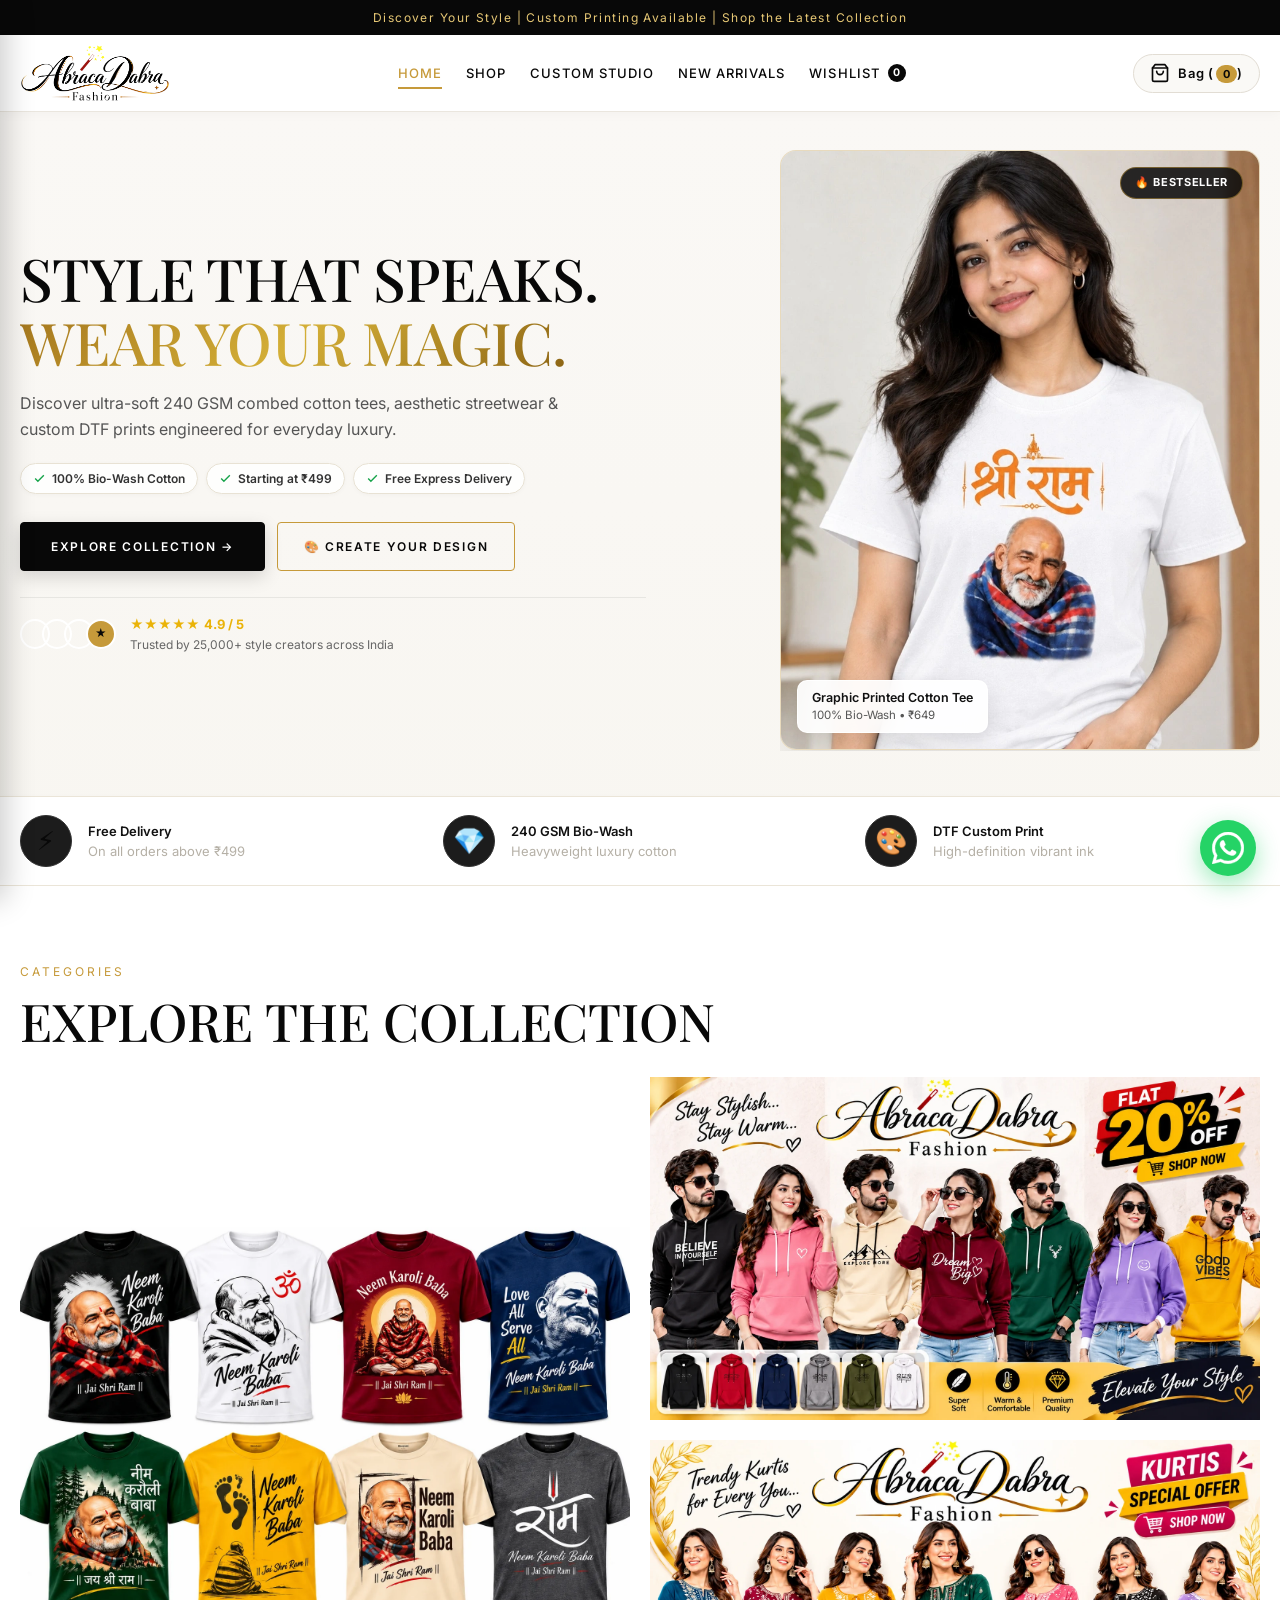
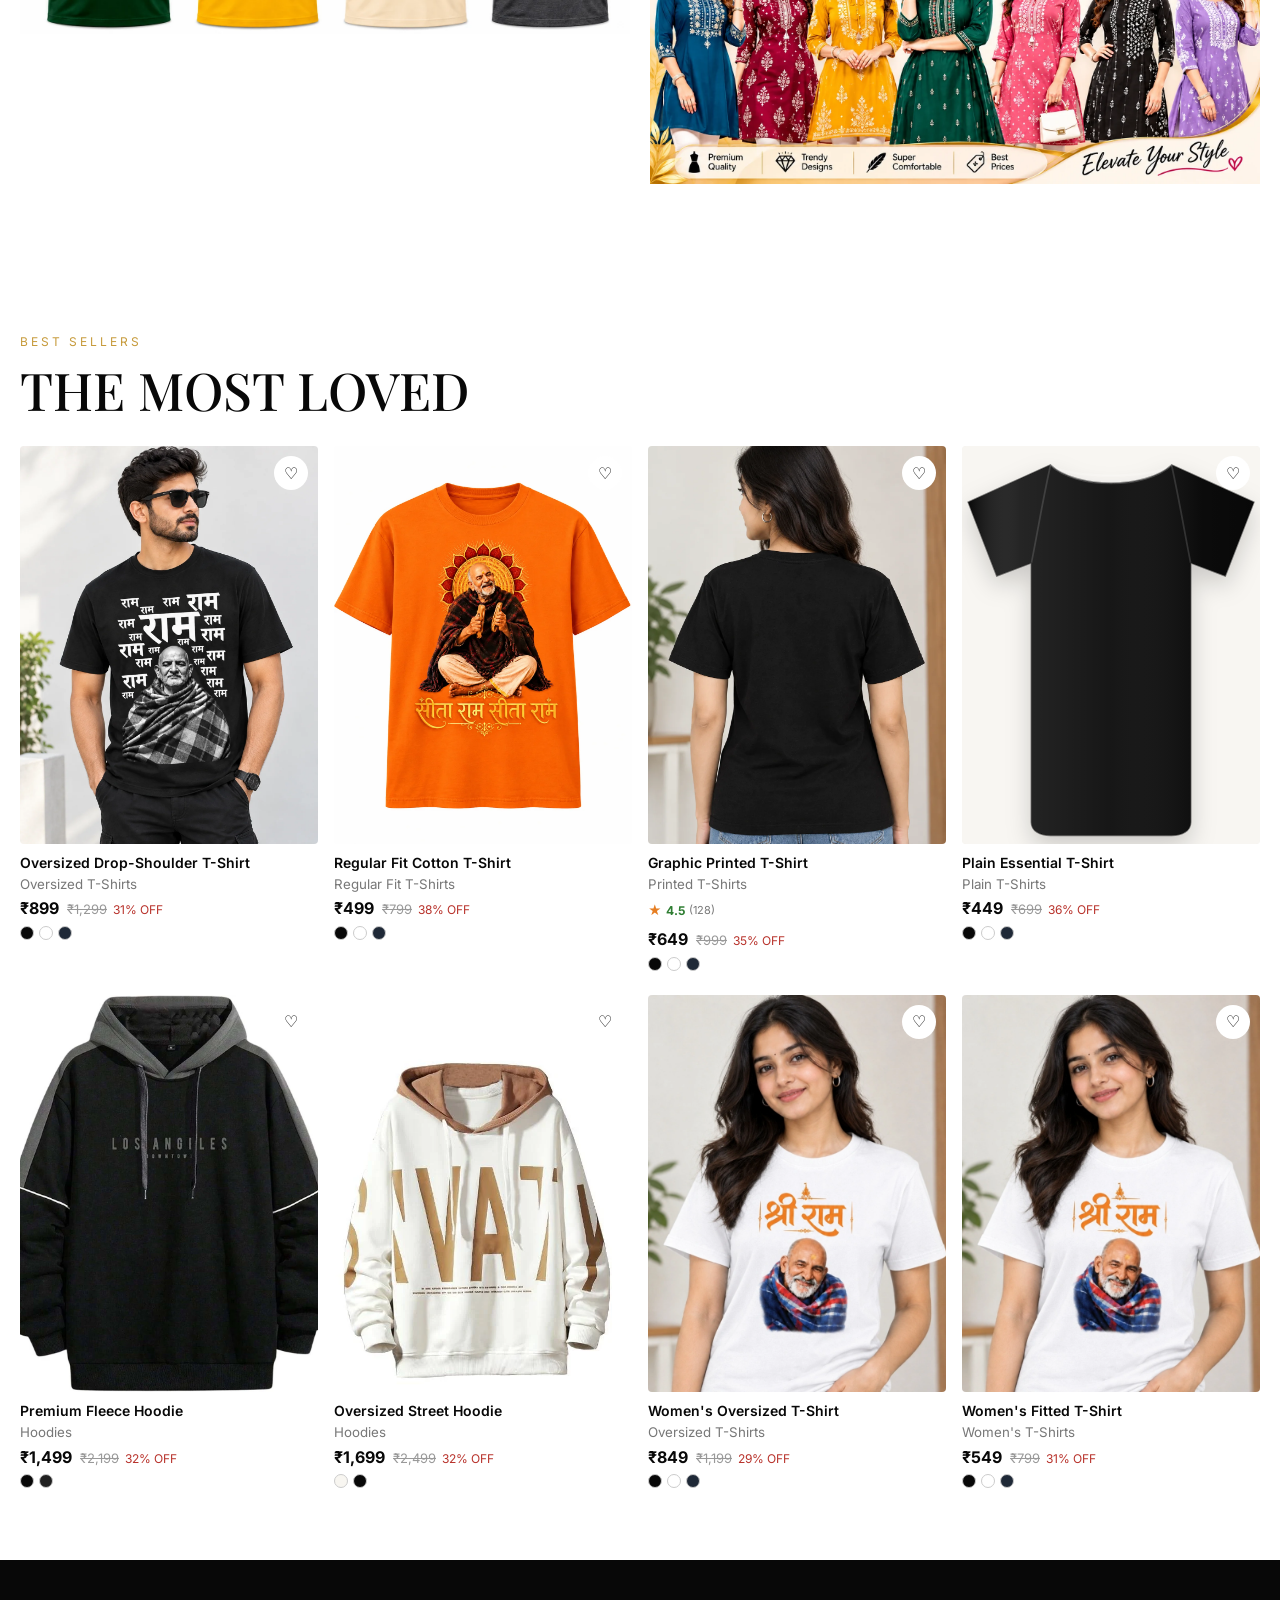
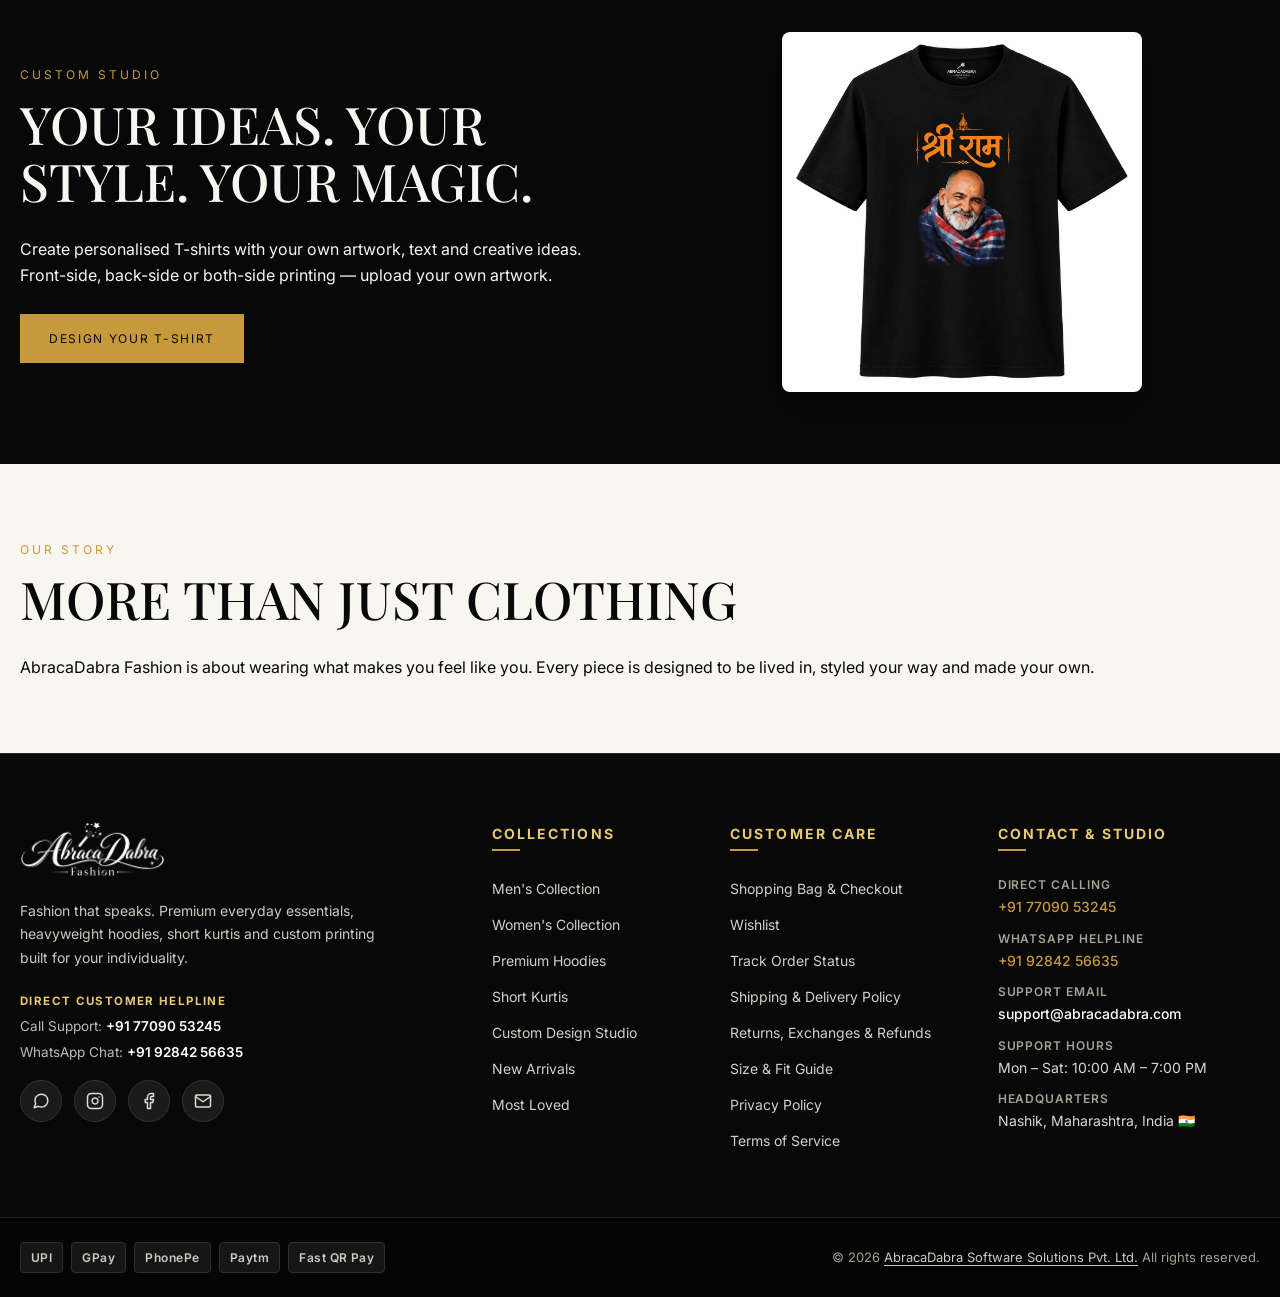
==== index.html @ f59a0d1f "feat: initial commit for Abracadabra Fashion ecommerce and custom studio platform" ====
<!doctype html><html lang="en"><head>
  <script async src="https://www.googletagmanager.com/gtm.js?id=GTM-W6MGT7J9"></script>
  <script>
    window.dataLayer = window.dataLayer || [];
    function gtag(){dataLayer.push(arguments);}
    gtag('js', new Date());
  </script>
  <meta charset="utf-8"><meta name="viewport" content="width=device-width,initial-scale=1"><title>AbracaDabra Fashion | Premium T-Shirts, Hoodies, Short Kurtis & Custom Printing</title><meta name="description" content="Shop premium T-shirts, hoodies and short kurtis online in India, or design your own custom printed T-shirt at AbracaDabra Fashion. Wear your magic."><link rel="canonical" href="https://www.example.com/"><meta property="og:title" content="AbracaDabra Fashion | Premium T-Shirts, Hoodies, Short Kurtis & Custom Printing"><meta property="og:description" content="Shop premium T-shirts, hoodies and short kurtis online in India, or design your own custom printed T-shirt at AbracaDabra Fashion. Wear your magic."><meta property="og:type" content="website"><meta name="twitter:card" content="summary_large_image"><meta name="robots" content="index,follow">
<link rel="icon" type="image/png" href="assets/favicon.png">
<link rel="shortcut icon" href="favicon.ico" type="image/x-icon">
<link rel="apple-touch-icon" href="assets/favicon.png">
<link rel="preconnect" href="https://fonts.googleapis.com"><link rel="preconnect" href="https://fonts.gstatic.com" crossorigin><link href="https://fonts.googleapis.com/css2?family=Inter:wght@400;600&family=Playfair+Display:wght@500;700&display=swap" rel="stylesheet"><link rel="stylesheet" href="css/style.css"></head><body data-p="home">
<main><section class="hero"><div class="wrap hero-wrap"><div class="hero-content"><h1>STYLE THAT SPEAKS.<br><span class="hero-gold-text">WEAR YOUR MAGIC.</span></h1><p class="hero-desc">Discover ultra-soft 240 GSM combed cotton tees, aesthetic streetwear & custom DTF prints engineered for everyday luxury.</p><div class="hero-chips"><span class="hero-chip"><svg width="13" height="13" viewBox="0 0 24 24" fill="none" stroke="currentColor" stroke-width="2.5"><polyline points="20 6 9 17 4 12"/></svg> 100% Bio-Wash Cotton</span><span class="hero-chip"><svg width="13" height="13" viewBox="0 0 24 24" fill="none" stroke="currentColor" stroke-width="2.5"><polyline points="20 6 9 17 4 12"/></svg> Starting at ₹499</span><span class="hero-chip"><svg width="13" height="13" viewBox="0 0 24 24" fill="none" stroke="currentColor" stroke-width="2.5"><polyline points="20 6 9 17 4 12"/></svg> Free Express Delivery</span></div><div class="hero-btns"><a class="btn hero-btn-main" href="shop.html">EXPLORE COLLECTION →</a> <a class="btn ghost hero-btn-studio" href="studio.html">🎨 CREATE YOUR DESIGN</a></div><div class="hero-social-proof"><div class="hero-avatars"><span class="av av1"></span><span class="av av2"></span><span class="av av3"></span><span class="av av4">★</span></div><div class="hero-proof-text"><div class="hero-stars">★★★★★ <strong>4.9 / 5</strong></div><span>Trusted by 25,000+ style creators across India</span></div></div></div><div class="hero-art-container"><div class="hero-art"><img class="hero-img" src="assets/hero-model-front.webp" alt="AbracaDabra White Graphic Printed Cotton T-Shirt" width="800" height="1000"><div class="hero-tag-pill">🔥 BESTSELLER</div><div class="hero-product-pill"><strong>Graphic Printed Cotton Tee</strong><span>100% Bio-Wash &bull; ₹649</span></div></div></div></div><div class="hero-perks-bar"><div class="wrap hero-perks-wrap"><div class="perk-item"><span class="perk-icon">⚡</span><div><strong>Free Delivery</strong><p>On all orders above ₹499</p></div></div><div class="perk-item"><span class="perk-icon">💎</span><div><strong>240 GSM Bio-Wash</strong><p>Heavyweight luxury cotton</p></div></div><div class="perk-item"><span class="perk-icon">🎨</span><div><strong>DTF Custom Print</strong><p>High-definition vibrant ink</p></div></div></div></div></section>
<section class="sec"><div class="wrap"><span class="eyebrow">Categories</span><h2>EXPLORE THE COLLECTION</h2><div class="home-banners-grid">
<a href="shop.html?c=men" class="home-banner-card banner-left"><img src="assets/thsirtbannner.webp" alt="Neem Karoli Baba T-Shirt Collection" loading="lazy"></a>
<div class="banner-right-stack">
<a href="shop.html?c=hoodies" class="home-banner-card"><img src="assets/hoodiebanner.webp" alt="AbracaDabra Hoodie Sale Collection" loading="lazy"></a>
<a href="shop.html?c=kurtis" class="home-banner-card"><img src="assets/kurtibanner.webp" alt="Short Kurti Collection" loading="lazy"></a>
</div>
</div></div></section>
<section class="sec"><div class="wrap"><span class="eyebrow">Best sellers</span><h2>THE MOST LOVED</h2><div class="grid" id="best"></div></div></section>
<section class="sec dark"><div class="wrap studio-promo"><div><span class="eyebrow">Custom Studio</span><h2>YOUR IDEAS. YOUR STYLE. YOUR MAGIC.</h2><p>Create personalised T-shirts with your own artwork, text and creative ideas. Front-side, back-side or both-side printing — upload your own artwork.</p><br><a class="btn gold" href="studio.html">DESIGN YOUR T-SHIRT</a></div><div class="promo-tee-wrap"><img src="assets/nkb-tshirt-004-1.webp" alt="Custom T-Shirt Preview" class="promo-tee-img"></div></div></section>
<section class="sec iv"><div class="wrap story-wrap"><span class="eyebrow">Our story</span><h2>MORE THAN JUST CLOTHING</h2><p>AbracaDabra Fashion is about wearing what makes you feel like you. Every piece is designed to be lived in, styled your way and made your own.</p></div></section></main>
<script src="js/products.js"></script>
<script src="js/app.js"></script></body></html>
---- css/style.css ----
:root {
  --k: #080808;
  --w: #fff;
  --iv: #F8F6F1;
  --g: #C69A3A;
  --lg: #E7C875;
  --ch: #202020;
  --r: #B8322B
}

* {
  box-sizing: border-box;
  margin: 0
}

html {
  scroll-behavior: smooth
}

body {
  font: 16px/1.6 Inter, system-ui, sans-serif;
  color: var(--k);
  background: var(--w);
  overflow-x: hidden
}

h1,
h2,
h3,
.serif {
  font-family: 'Playfair Display', Georgia, serif;
  font-weight: 500;
  line-height: 1.1
}

img {
  max-width: 100%
}

a {
  color: inherit;
  text-decoration: none
}

.wrap {
  max-width: 1280px;
  margin: auto;
  padding: 0 20px
}

.sec {
  padding: 72px 0
}

.iv {
  background: var(--iv)
}

.dark {
  background: var(--k);
  color: var(--iv)
}

.eyebrow {
  letter-spacing: .25em;
  font-size: 12px;
  text-transform: uppercase;
  color: var(--g)
}

h2 {
  font-size: clamp(30px, 5vw, 52px);
  margin: 8px 0 28px
}

.btn {
  display: inline-block;
  padding: 14px 28px;
  border: 1px solid var(--k);
  background: var(--k);
  color: #fff;
  letter-spacing: .14em;
  font-size: 12px;
  cursor: pointer;
  transition: .25s
}

.btn:hover {
  background: var(--g);
  border-color: var(--g)
}

.btn.gold {
  background: var(--g);
  border-color: var(--g);
  color: var(--k)
}

.btn.ghost {
  background: none;
  color: inherit
}

.btn.ghost:hover {
  background: var(--k);
  color: #fff
}

.dark .btn.ghost {
  border-color: var(--lg)
}

.ann {
  background: var(--k);
  color: var(--lg);
  text-align: center;
  font-size: 12px;
  letter-spacing: .12em;
  padding: 8px
}

header {
  position: sticky;
  top: 0;
  z-index: 90;
  background: #fff;
  border-bottom: 1px solid #eae6de;
  box-shadow: 0 2px 12px rgba(0, 0, 0, 0.03)
}

.nav {
  display: flex;
  align-items: center;
  justify-content: space-between;
  height: 76px;
  gap: 18px
}

.nav-left {
  display: flex;
  align-items: center;
  gap: 14px
}

.brand-logo {
  display: flex;
  align-items: center;
  text-decoration: none
}

.site-logo {
  height: 56px;
  max-height: 60px;
  width: auto;
  max-width: 220px;
  object-fit: contain;
  display: block
}

.desktop-nav {
  display: flex;
  align-items: center
}

.nav-links {
  display: flex;
  align-items: center;
  gap: 24px;
  list-style: none;
  padding: 0;
  margin: 0
}

.nav-links li a {
  font-size: 13px;
  letter-spacing: .08em;
  text-transform: uppercase;
  font-weight: 500;
  color: var(--k);
  padding: 8px 0;
  position: relative;
  transition: color .25s ease;
  white-space: nowrap
}

.nav-links li a::after {
  content: '';
  position: absolute;
  bottom: 0;
  left: 0;
  width: 0%;
  height: 2px;
  background: var(--g);
  transition: width .25s ease
}

.nav-links li a:hover,
.nav-links li a.active {
  color: var(--g)
}

.nav-links li a:hover::after,
.nav-links li a.active::after {
  width: 100%
}

.nav-right {
  display: flex;
  align-items: center;
  gap: 14px
}

.nav-bag-btn {
  display: flex;
  align-items: center;
  gap: 8px;
  font-size: 13px;
  font-weight: 600;
  letter-spacing: .05em;
  color: var(--k);
  padding: 8px 16px;
  border-radius: 24px;
  border: 1px solid #e2ddd4;
  background: #faf9f6;
  transition: all .25s ease;
  white-space: nowrap
}

.nav-bag-btn:hover {
  background: var(--k);
  color: #fff;
  border-color: var(--k)
}

.nav-bag-btn .cart-count {
  background: var(--g);
  color: var(--k);
  font-weight: 700;
  font-size: 11px;
  padding: 2px 7px;
  border-radius: 10px;
  margin-left: 2px
}

.nav-bag-btn:hover .cart-count {
  background: var(--g);
  color: #fff
}

.burger {
  display: none;
  background: none;
  border: 0;
  cursor: pointer;
  padding: 8px;
  width: 40px;
  height: 40px;
  flex-direction: column;
  justify-content: center;
  align-items: center;
  gap: 5px;
  border-radius: 4px
}

.burger span {
  display: block;
  width: 22px;
  height: 2px;
  background: var(--k);
  border-radius: 2px;
  transition: all .3s ease
}

.burger:hover span {
  background: var(--g)
}

.nav-backdrop {
  position: fixed;
  inset: 0;
  background: rgba(0, 0, 0, 0.6);
  backdrop-filter: blur(2px);
  z-index: 998;
  opacity: 0;
  pointer-events: none;
  transition: opacity .35s ease
}

.nav-backdrop.open {
  opacity: 1;
  pointer-events: auto
}

.mobile-drawer {
  position: fixed;
  top: 0;
  left: 0;
  bottom: 0;
  width: 300px;
  max-width: 85vw;
  background: #fff;
  z-index: 999;
  box-shadow: 6px 0 28px rgba(0, 0, 0, 0.2);
  transform: translateX(-100%);
  transition: transform .35s cubic-bezier(0.16, 1, 0.3, 1);
  display: flex;
  flex-direction: column;
  overflow-y: auto
}

.mobile-drawer.open {
  transform: translateX(0)
}

.drawer-header {
  display: flex;
  align-items: center;
  justify-content: space-between;
  padding: 16px 20px;
  border-bottom: 1px solid #f0ece3
}

.drawer-logo-img {
  height: 48px;
  max-height: 52px;
  width: auto;
  max-width: 180px;
  object-fit: contain;
  display: block
}

.drawer-close {
  background: none;
  border: none;
  font-size: 22px;
  line-height: 1;
  width: 36px;
  height: 36px;
  display: flex;
  align-items: center;
  justify-content: center;
  border-radius: 50%;
  cursor: pointer;
  color: #666;
  transition: all .2s ease
}

.drawer-close:hover {
  background: #f4f2ec;
  color: var(--k)
}

.drawer-body {
  padding: 14px 0;
  flex: 1
}

.drawer-links {
  list-style: none;
  padding: 0;
  margin: 0
}

.drawer-links li a {
  display: flex;
  align-items: center;
  padding: 13px 22px;
  font-size: 14px;
  font-weight: 500;
  letter-spacing: .06em;
  text-transform: uppercase;
  color: var(--k);
  border-left: 3px solid transparent;
  transition: all .2s ease
}

.drawer-links li a:hover,
.drawer-links li a.active {
  background: #faf8f4;
  color: var(--g);
  border-left-color: var(--g)
}

.drawer-links li a.drawer-bag-highlight {
  margin: 10px 16px;
  border-radius: 8px;
  background: var(--iv);
  border: 1px solid #e8e3d6;
  border-left: 1px solid #e8e3d6;
  font-weight: 600
}

.drawer-links li a.drawer-bag-highlight .cart-count {
  background: var(--g);
  color: var(--k);
  font-size: 11px;
  font-weight: 700;
  padding: 2px 7px;
  border-radius: 10px;
  margin-left: 6px
}

.drawer-footer {
  padding: 20px;
  border-top: 1px solid #f0ece3;
  background: #fdfcf9
}

.drawer-tagline {
  font-size: 11px;
  letter-spacing: .25em;
  color: var(--g);
  font-weight: 600;
  text-transform: uppercase;
  margin-bottom: 12px;
  text-align: center
}

.drawer-cta {
  width: 100%;
  text-align: center;
  padding: 12px;
  font-size: 12px
}

.hero {
  background: linear-gradient(180deg, #faf8f5 0%, var(--iv) 100%);
  width: 100%;
  position: relative;
  overflow: hidden
}

.hero-wrap {
  display: grid;
  grid-template-columns: 1.05fr .95fr;
  gap: 48px;
  min-height: 76vh;
  align-items: center;
  padding-top: 24px;
  padding-bottom: 32px
}

.hero-content {
  display: flex;
  flex-direction: column;
  justify-content: center;
  gap: 18px;
  padding: 24px 0
}

.hero h1 {
  font-size: clamp(36px, 4.6vw, 66px);
  line-height: 1.08;
  letter-spacing: -.01em
}

.hero-gold-text {
  background: linear-gradient(135deg, #a4761e 0%, #d4af37 50%, #8c6414 100%);
  -webkit-background-clip: text;
  -webkit-text-fill-color: transparent;
  display: inline-block
}

.hero-desc {
  font-size: 16px;
  color: #555;
  max-width: 540px;
  line-height: 1.6
}

.hero-chips {
  display: flex;
  flex-wrap: wrap;
  gap: 8px;
  margin: 2px 0 4px
}

.hero-chip {
  display: inline-flex;
  align-items: center;
  gap: 6px;
  padding: 5px 12px;
  background: rgba(255, 255, 255, 0.85);
  border: 1px solid #e8e2d4;
  border-radius: 20px;
  font-size: 12px;
  color: #333;
  font-weight: 600;
  box-shadow: 0 1px 4px rgba(0, 0, 0, 0.03)
}

.hero-chip svg {
  color: #16a34a
}

.hero-btns {
  display: flex;
  gap: 12px;
  flex-wrap: wrap;
  margin-top: 6px
}

.hero-btn-main {
  background: var(--k);
  color: #fff;
  border-radius: 4px;
  font-weight: 600;
  box-shadow: 0 6px 18px rgba(0, 0, 0, 0.15);
  padding: 14px 30px
}

.hero-btn-main:hover {
  background: var(--g);
  border-color: var(--g);
  color: var(--k);
  transform: translateY(-2px);
  box-shadow: 0 8px 22px rgba(198, 154, 58, 0.35)
}

.hero-btn-studio {
  border: 1.5px solid var(--g);
  background: #fff;
  color: var(--k);
  border-radius: 4px;
  font-weight: 600;
  padding: 14px 26px
}

.hero-btn-studio:hover {
  background: var(--k);
  color: #fff;
  border-color: var(--k);
  transform: translateY(-2px)
}

.hero-social-proof {
  display: flex;
  align-items: center;
  gap: 14px;
  margin-top: 8px;
  padding-top: 16px;
  border-top: 1px solid rgba(0, 0, 0, 0.07)
}

.hero-avatars {
  display: flex;
  align-items: center
}

.av {
  width: 30px;
  height: 30px;
  border-radius: 50%;
  border: 2px solid #fff;
  margin-left: -8px;
  background-size: cover;
  background-position: center;
  display: inline-flex;
  align-items: center;
  justify-content: center;
  font-size: 11px;
  font-weight: 700
}

.av:first-child {
  margin-left: 0
}

.av1 {
  background-image: url('https://images.unsplash.com/photo-1534528741775-53994a69daeb?auto=format&fit=crop&w=80&q=80')
}

.av2 {
  background-image: url('https://images.unsplash.com/photo-1507003211169-0a1dd7228f2d?auto=format&fit=crop&w=80&q=80')
}

.av3 {
  background-image: url('https://images.unsplash.com/photo-1517841905240-472988babdf9?auto=format&fit=crop&w=80&q=80')
}

.av4 {
  background: var(--g);
  color: var(--k)
}

.hero-stars {
  color: #eab308;
  font-size: 13px
}

.hero-proof-text span {
  font-size: 12px;
  color: #666;
  display: block
}

.hero-art-container {
  position: relative;
  width: 100%;
  height: 100%;
  display: flex;
  align-items: center;
  justify-content: flex-end
}

.hero-art {
  width: 100%;
  max-width: 480px;
  aspect-ratio: 4/5;
  border-radius: 16px;
  overflow: hidden;
  position: relative;
  background: #f0ece3;
  box-shadow: 0 22px 50px rgba(0, 0, 0, 0.1);
  border: 1px solid rgba(198, 154, 58, 0.22);
  animation: rev 1.2s both
}

.hero-img {
  width: 100%;
  height: 100%;
  object-fit: cover;
  object-position: center top;
  display: block;
  transition: transform .7s ease
}

.hero:hover .hero-img {
  transform: scale(1.025)
}

.hero-tag-pill {
  position: absolute;
  top: 16px;
  right: 16px;
  background: rgba(8, 8, 8, 0.85);
  backdrop-filter: blur(8px);
  -webkit-backdrop-filter: blur(8px);
  color: #fff;
  padding: 6px 14px;
  border-radius: 20px;
  font-size: 11px;
  font-weight: 700;
  letter-spacing: .06em;
  border: 1px solid rgba(198, 154, 58, 0.5);
  z-index: 2
}

.hero-product-pill {
  position: absolute;
  bottom: 16px;
  left: 16px;
  background: rgba(255, 255, 255, 0.92);
  backdrop-filter: blur(10px);
  -webkit-backdrop-filter: blur(10px);
  padding: 9px 14px;
  border-radius: 10px;
  border: 1px solid rgba(255, 255, 255, 0.9);
  box-shadow: 0 8px 24px rgba(0, 0, 0, 0.12);
  z-index: 2;
  line-height: 1.3
}

.hero-product-pill strong {
  display: block;
  font-size: 12.5px;
  font-weight: 600;
  color: #111
}

.hero-product-pill span {
  display: block;
  font-size: 11.5px;
  color: #555;
  margin-top: 2px
}

.hero-perks-bar {
  background: #ffffff;
  border-top: 1px solid #ebe5d8;
  border-bottom: 1px solid #ebe5d8;
  padding: 18px 0;
  box-shadow: 0 2px 10px rgba(0, 0, 0, 0.02)
}

.hero-perks-wrap {
  display: grid;
  grid-template-columns: repeat(3, 1fr);
  gap: 28px
}

.perk-item {
  display: flex;
  align-items: center;
  gap: 12px
}

.perk-icon {
  font-size: 20px;
  width: 42px;
  height: 42px;
  border-radius: 8px;
  background: #faf8f5;
  border: 1px solid #eae4d8;
  display: flex;
  align-items: center;
  justify-content: center;
  flex-shrink: 0
}

.perk-item strong {
  font-size: 13px;
  font-weight: 600;
  color: #111;
  display: block
}

.perk-item p {
  font-size: 11.5px;
  color: #666;
  margin: 0
}

@keyframes rev {
  from {
    clip-path: inset(0 0 100% 0);
    opacity: 0
  }

  to {
    clip-path: inset(0);
    opacity: 1
  }
}

.ph {
  background: linear-gradient(160deg, hsl(var(--h, 40) 25% 82%), hsl(var(--h, 40) 30% 55%));
  display: flex;
  align-items: flex-end;
  padding: 16px;
  color: #fff;
  font: italic 22px 'Playfair Display', serif;
  position: relative;
  overflow: hidden
}

.tiles {
  display: grid;
  grid-template-columns: repeat(6, 1fr);
  grid-auto-rows: 260px;
  gap: 14px
}

.tile {
  position: relative;
  grid-column: span 2;
  transition: .4s;
  overflow: hidden;
  border-radius: 4px;
  background: #181818
}

.tile:nth-child(1) {
  grid-column: span 3;
  grid-row: span 2
}

.tile:nth-child(2),
.tile:nth-child(3) {
  grid-column: span 3
}

.tile:hover {
  transform: translateY(-4px);
  box-shadow: 0 14px 28px rgba(0, 0, 0, 0.18)
}

.tile-img {
  position: absolute;
  inset: 0;
  width: 100%;
  height: 100%;
  object-fit: cover;
  transition: transform .5s ease;
  display: block
}

.tile:hover .tile-img {
  transform: scale(1.05)
}

.tile>div {
  position: absolute;
  inset: auto 0 0;
  padding: 22px;
  background: linear-gradient(to top, rgba(0, 0, 0, .85) 0%, rgba(0, 0, 0, .4) 60%, transparent 100%);
  color: #fff;
  z-index: 2
}

.tile .ph {
  position: absolute;
  inset: 0
}

.tile h3 {
  font-size: 26px
}

.tile span {
  font-size: 12px;
  letter-spacing: .15em;
  color: var(--lg);
  font-weight: 600;
  display: inline-block;
  margin-top: 4px
}

.grid {
  display: grid;
  grid-template-columns: repeat(4, 1fr);
  gap: 24px 16px
}

.card {
  position: relative
}

.card-media {
  position: relative;
  aspect-ratio: 3/4;
  overflow: hidden;
  background: #f5f3ee;
  border-radius: 4px;
  display: flex;
  align-items: center;
  justify-content: center
}

.card-img {
  width: 100%;
  height: 100%;
  object-fit: cover;
  transition: transform .45s ease, filter .3s ease;
  display: block
}

.card:hover .card-img {
  transform: scale(1.04);
  filter: brightness(.96)
}

.card .ph {
  aspect-ratio: 3/4;
  transition: .5s
}

.card:hover .ph {
  filter: brightness(.92) saturate(1.2)
}

.card .q {
  position: absolute;
  left: 10px;
  right: 10px;
  top: calc(100% - 150px);
  display: flex;
  gap: 6px;
  opacity: 0;
  transition: .3s;
  z-index: 3
}

.card:hover .q {
  opacity: 1
}

.card .q .btn {
  flex: 1;
  padding: 10px;
  background: #fff;
  color: var(--k);
  border-color: #fff;
  text-align: center
}

.card .wl {
  position: absolute;
  top: 10px;
  right: 10px;
  background: #fff;
  border: 0;
  border-radius: 50%;
  width: 34px;
  height: 34px;
  cursor: pointer;
  font-size: 16px;
  z-index: 3
}

.card h3 {
  font: 600 14px Inter;
  margin-top: 10px
}

.card small {
  color: #777
}

.pr b {
  margin-right: 8px
}

.pr s {
  color: #999;
  font-size: 13px
}

.pr em {
  color: var(--r);
  font-style: normal;
  font-size: 12px;
  margin-left: 6px
}

.sw {
  display: flex;
  gap: 5px;
  margin-top: 4px
}

.sw i {
  width: 14px;
  height: 14px;
  border-radius: 50%;
  border: 1px solid #ccc;
  display: block
}

.banner {
  text-align: center;
  padding: 110px 20px;
  background: linear-gradient(135deg, var(--ch), #000);
  color: #fff
}

.banner h2 {
  margin-bottom: 20px
}

.studio-promo {
  display: grid;
  grid-template-columns: 1fr 1fr;
  gap: 48px;
  align-items: center
}

.promo-tee-wrap {
  display: flex;
  justify-content: center;
  align-items: center
}

.promo-tee-img {
  max-width: 360px;
  width: 100%;
  height: auto;
  border-radius: 8px;
  box-shadow: 0 20px 40px rgba(0, 0, 0, .4);
  transition: transform .4s ease;
  display: block
}

.promo-tee-img:hover {
  transform: scale(1.02)
}

.studio-page-wrap {
  padding-top: 28px;
  padding-bottom: 72px
}

.studio-top-banner {
  margin-bottom: 32px;
  background: var(--iv);
  padding: 28px 32px;
  border-radius: 14px;
  border: 1px solid #ebe5d8;
  display: flex;
  flex-direction: column;
  gap: 16px
}

.studio-headline-group h1 {
  font-size: clamp(26px, 4vw, 42px);
  letter-spacing: -.01em;
  margin: 6px 0 8px
}

.studio-subtext {
  font-size: 15px;
  color: #555;
  max-width: 680px;
  line-height: 1.5
}

.studio-perks-pills {
  display: flex;
  flex-wrap: wrap;
  gap: 10px
}

.studio-perk-pill {
  display: inline-flex;
  align-items: center;
  gap: 6px;
  background: #fff;
  border: 1px solid #e2dac9;
  padding: 6px 14px;
  border-radius: 20px;
  font-size: 12.5px;
  color: #333;
  font-weight: 500;
  box-shadow: 0 1px 4px rgba(0, 0, 0, 0.03)
}

.studio-perk-pill.gold-perk {
  background: #fdf9ef;
  border-color: var(--g);
  color: #876114
}

.studio-layout {
  display: grid;
  grid-template-columns: 1.05fr 0.95fr;
  gap: 40px;
  align-items: start
}

.studio-config-col {
  display: flex;
  flex-direction: column;
  gap: 20px
}

.studio-card {
  background: #fff;
  border: 1px solid #ebe5d8;
  border-radius: 12px;
  padding: 22px 24px;
  box-shadow: 0 4px 16px rgba(0, 0, 0, 0.03)
}

.card-step-header {
  display: flex;
  align-items: center;
  gap: 14px;
  margin-bottom: 18px
}

.step-badge {
  width: 28px;
  height: 28px;
  border-radius: 50%;
  background: var(--k);
  color: #fff;
  font-size: 13px;
  font-weight: 700;
  display: flex;
  align-items: center;
  justify-content: center;
  flex-shrink: 0
}

.step-badge-icon {
  font-size: 22px;
  line-height: 1
}

.card-step-header h3 {
  font-size: 16px;
  font-weight: 600;
  font-family: Inter, system-ui, sans-serif;
  color: #111;
  margin-bottom: 2px
}

.card-step-header p {
  font-size: 13px;
  color: #666;
  margin: 0
}

.color-picker-grid {
  display: grid;
  grid-template-columns: repeat(3, 1fr);
  gap: 12px
}

.color-btn {
  display: flex;
  align-items: center;
  gap: 10px;
  padding: 12px 14px;
  border: 2px solid #e8e2d4;
  background: #fff;
  border-radius: 8px;
  cursor: pointer;
  transition: all .2s ease;
  text-align: left
}

.color-btn:hover {
  border-color: #bbb
}

.color-btn.active {
  border-color: var(--k);
  background: #faf8f5;
  box-shadow: 0 0 0 1px var(--k)
}

.color-swatch-circle {
  width: 24px;
  height: 24px;
  border-radius: 50%;
  border: 1px solid #ccc;
  flex-shrink: 0
}

.color-btn-info strong {
  display: block;
  font-size: 13px;
  color: #111;
  font-weight: 600
}

.color-btn-info small {
  display: block;
  font-size: 11px;
  color: #777
}

.print-cards-grid {
  display: flex;
  flex-direction: column;
  gap: 10px
}

.print-choice-card {
  display: flex;
  align-items: center;
  padding: 14px 18px;
  border: 2px solid #e8e2d4;
  border-radius: 10px;
  cursor: pointer;
  position: relative;
  background: #fff;
  transition: all .2s ease
}

.print-choice-card:hover {
  border-color: #ccc
}

.print-choice-card.active {
  border-color: var(--k);
  background: #fcfbf8;
  box-shadow: 0 0 0 1px var(--k)
}

.print-choice-card input {
  width: auto;
  margin-right: 14px;
  cursor: pointer
}

.p-card-body {
  flex: 1
}

.p-card-top {
  display: flex;
  justify-content: space-between;
  align-items: center;
  margin-bottom: 2px
}

.p-title {
  font-size: 14px;
  font-weight: 600;
  color: #111
}

.p-price {
  font-size: 15px;
  font-weight: 700;
  color: var(--k)
}

.p-price del {
  font-size: 12px;
  font-weight: 400;
  color: #888;
  margin-left: 4px
}

.p-desc {
  font-size: 12px;
  color: #666;
  margin: 0
}

.print-choice-card.best-value {
  border-color: #d4af37
}

.print-choice-card.best-value.active {
  border-color: var(--g);
  box-shadow: 0 0 0 1px var(--g)
}

.deal-tag {
  position: absolute;
  top: -9px;
  right: 16px;
  background: linear-gradient(135deg, #c69a3a, #e7c875);
  color: #080808;
  font-size: 10px;
  font-weight: 800;
  letter-spacing: .06em;
  padding: 2px 8px;
  border-radius: 4px
}

.upload-zones-wrap {
  display: flex;
  flex-direction: column;
  gap: 14px
}

.upload-box {
  border: 1.5px dashed #dcd5c7;
  background: #faf8f5;
  border-radius: 10px;
  padding: 16px;
  transition: all .25s ease;
  position: relative
}

.upload-box.active-file {
  border-color: var(--g);
  background: #fffdf7
}

.upload-box.disabled {
  opacity: 0.42;
  background: #f3f1ed;
  border-color: #d5d0c6;
  border-style: dashed;
  pointer-events: none;
  user-select: none;
  filter: grayscale(0.5)
}

.upload-box.disabled .upload-trigger-btn {
  background: #e7e3dc;
  color: #999;
  border-color: #d0cbc2;
  cursor: not-allowed
}

.upload-box.disabled .u-tag {
  color: #888
}

.upload-box.disabled .u-status {
  color: #b91c1c;
  font-weight: 600
}

.upload-box.disabled .upload-hint {
  color: #999
}

.upload-box.enabled {
  opacity: 1;
  pointer-events: auto;
  filter: none
}

.upload-box.enabled:hover {
  border-color: var(--g)
}

.upload-box-header {
  display: flex;
  justify-content: space-between;
  align-items: center;
  margin-bottom: 10px
}

.u-tag {
  font-size: 11px;
  font-weight: 700;
  letter-spacing: .08em;
  color: var(--g);
  text-transform: uppercase
}

.u-status {
  font-size: 12px;
  color: #777;
  font-style: italic
}

.upload-trigger-btn {
  display: inline-flex;
  align-items: center;
  gap: 8px;
  padding: 10px 18px;
  background: #fff;
  border: 1px solid #ccc;
  border-radius: 6px;
  font-size: 13px;
  font-weight: 600;
  color: #222;
  cursor: pointer;
  transition: all .2s ease
}

.upload-trigger-btn:hover {
  background: var(--k);
  color: #fff;
  border-color: var(--k)
}

.hidden-input {
  display: none
}

.upload-hint {
  font-size: 11.5px;
  color: #888;
  margin: 8px 0 0
}

.text-designer-wrap {
  display: flex;
  flex-direction: column;
  gap: 12px
}

.studio-input {
  font-size: 14px;
  padding: 12px;
  border: 1px solid #dcd5c7;
  border-radius: 6px;
  width: 100%
}

.text-style-controls {
  display: grid;
  grid-template-columns: 1.5fr 1fr 1fr;
  gap: 12px;
  align-items: center
}

.ctrl-group label {
  display: block;
  font-size: 11.5px;
  font-weight: 600;
  text-transform: uppercase;
  letter-spacing: .06em;
  color: #666;
  margin-bottom: 4px
}

.studio-select {
  padding: 10px;
  border: 1px solid #dcd5c7;
  border-radius: 6px;
  font-size: 13px;
  width: 100%;
  background: #fff
}

.color-picker-input-wrap {
  display: flex;
  align-items: center;
  gap: 8px
}

.color-picker-input-wrap input[type=color] {
  width: 38px;
  height: 38px;
  padding: 2px;
  border: 1px solid #ccc;
  border-radius: 6px;
  cursor: pointer
}

.color-picker-input-wrap span {
  font-size: 12px;
  font-family: monospace;
  color: #555
}

.range-slider {
  width: 100%;
  cursor: pointer
}

.sizes-steppers-grid {
  display: grid;
  grid-template-columns: repeat(5, 1fr);
  gap: 8px
}

.size-stepper {
  border: 1px solid #e0d8ca;
  border-radius: 8px;
  padding: 8px 6px;
  text-align: center;
  background: #fff
}

.size-stepper span {
  display: block;
  font-size: 13px;
  font-weight: 700;
  color: #111;
  margin-bottom: 6px
}

.qty-stepper-row {
  display: flex;
  align-items: center;
  justify-content: center;
  gap: 4px
}

.qty-btn {
  width: 22px;
  height: 22px;
  border-radius: 4px;
  border: 1px solid #ccc;
  background: #f5f3ee;
  font-size: 14px;
  font-weight: 600;
  display: flex;
  align-items: center;
  justify-content: center;
  cursor: pointer;
  line-height: 1
}

.qty-btn:hover {
  background: var(--k);
  color: #fff;
  border-color: var(--k)
}

.qty-input {
  width: 32px;
  text-align: center;
  border: 1px solid #dcd5c7;
  border-radius: 4px;
  padding: 2px;
  font-size: 13px;
  font-weight: 600
}

.delivery-policy-card {
  background: #fdfcf9;
  border-color: #e5decb
}

.delivery-rates-list {
  display: flex;
  flex-direction: column;
  gap: 8px;
  margin-bottom: 12px
}

.del-rate-row {
  display: flex;
  align-items: center;
  padding: 10px 14px;
  border: 1px solid #e8e2d4;
  border-radius: 8px;
  background: #fff;
  cursor: pointer;
  transition: all .2s ease
}

.del-rate-row:hover {
  border-color: #ccc
}

.del-rate-row.active {
  border-color: var(--g);
  background: #fffdf8
}

.del-rate-row input {
  width: auto;
  margin-right: 12px
}

.del-row-info {
  flex: 1
}

.del-row-info strong {
  display: block;
  font-size: 13px;
  color: #111
}

.del-row-info small {
  display: block;
  font-size: 11px;
  color: #777
}

.del-cost {
  font-size: 14px;
  font-weight: 700;
  color: var(--k)
}

.del-cost.free {
  color: #16a34a
}

.free-shipping-threshold-banner {
  display: flex;
  align-items: center;
  gap: 12px;
  background: #f4fbf6;
  border: 1px solid #bbf7d0;
  padding: 12px 16px;
  border-radius: 8px
}

.threshold-icon {
  font-size: 22px
}

.threshold-text strong {
  display: block;
  font-size: 12px;
  color: #166534;
  letter-spacing: .04em
}

.threshold-text p {
  font-size: 11.5px;
  color: #15803d;
  margin: 2px 0 0
}

.studio-checkout-card {
  background: var(--k);
  color: #fff;
  border-radius: 12px;
  padding: 24px 26px;
  box-shadow: 0 12px 30px rgba(0, 0, 0, 0.18)
}

.calc-total-box {
  border-bottom: 1px solid #2e2e2e;
  padding-bottom: 16px;
  margin-bottom: 18px;
  font-size: 14px;
  color: #ccc;
  line-height: 1.6
}

.calc-total-box b {
  color: #fff;
  font-size: 24px;
  display: block;
  margin-top: 6px
}

.calc-total-box .del-info {
  font-size: 12px;
  color: var(--lg);
  margin-top: 2px
}

.studio-cta-btn {
  width: 100%;
  padding: 16px 24px;
  font-size: 13px;
  font-weight: 700;
  letter-spacing: .12em;
  display: flex;
  align-items: center;
  justify-content: center;
  gap: 10px;
  border-radius: 6px
}

.studio-guarantee-strip {
  display: flex;
  flex-wrap: wrap;
  gap: 12px;
  justify-content: center;
  margin-top: 16px;
  font-size: 11.5px;
  color: #aaa
}

.studio-preview-col {
  position: sticky;
  top: 90px
}

.studio-preview-card {
  background: #fff;
  border: 1px solid #ebe5d8;
  border-radius: 14px;
  padding: 24px;
  box-shadow: 0 10px 30px rgba(0, 0, 0, 0.06)
}

.preview-card-header {
  display: flex;
  justify-content: space-between;
  align-items: center;
  margin-bottom: 18px
}

.preview-heading {
  font-size: 14px;
  font-weight: 700;
  letter-spacing: .1em;
  color: #111;
  text-transform: uppercase
}

.preview-sub-info {
  font-size: 12px;
  color: #777;
  display: block
}

.side-switcher {
  display: flex;
  gap: 4px;
  background: #f5f3ee;
  padding: 4px;
  border-radius: 6px
}

.side-btn {
  border: 0;
  background: none;
  padding: 6px 14px;
  font-size: 11.5px;
  font-weight: 700;
  letter-spacing: .08em;
  color: #666;
  border-radius: 4px;
  cursor: pointer;
  transition: all .2s ease
}

.side-btn.active {
  background: var(--k);
  color: #fff
}

.tee-mockup-stage {
  background: radial-gradient(ellipse at center, #f9f8f4 0%, #ece7dc 100%);
  border-radius: 10px;
  padding: 28px 20px;
  display: flex;
  align-items: center;
  justify-content: center;
  min-height: 440px
}

.tee-canvas-wrap {
  position: relative;
  width: min(340px, 100%);
  aspect-ratio: 400/460;
  margin: auto
}

.tee-vector-svg {
  width: 100%;
  height: 100%;
  display: block
}

.print-target-zone {
  position: absolute;
  top: 22%;
  left: 30%;
  width: 40%;
  height: 38%;
  display: flex;
  flex-direction: column;
  align-items: center;
  justify-content: center;
  border: 1px dashed rgba(198, 154, 58, 0.45);
  border-radius: 6px;
  overflow: hidden;
  text-align: center;
  pointer-events: none;
  padding: 6px
}

.print-target-zone img {
  max-width: 100%;
  max-height: 100%;
  object-fit: contain;
  filter: drop-shadow(0 2px 5px rgba(0, 0, 0, 0.2))
}

.print-target-zone span {
  display: block;
  line-height: 1.2;
  word-break: break-word
}

.preview-card-footer {
  display: grid;
  grid-template-columns: repeat(3, 1fr);
  gap: 10px;
  margin-top: 18px;
  padding-top: 14px;
  border-top: 1px solid #f0ebe0;
  text-align: center
}

.preview-spec-item span {
  display: block;
  font-size: 11px;
  color: #888;
  text-transform: uppercase;
  letter-spacing: .06em
}

.preview-spec-item strong {
  display: block;
  font-size: 12.5px;
  color: #111;
  margin-top: 2px
}

.crumbs {
  font-size: 12px;
  color: #777;
  padding: 18px 0
}

.shop {
  display: grid;
  grid-template-columns: 240px 1fr;
  gap: 32px;
  margin-bottom: 70px;
  padding-bottom: 30px
}

.filters label {
  display: block;
  font-size: 13px;
  margin: 4px 0
}

.filters h4 {
  margin: 16px 0 4px;
  font-size: 12px;
  letter-spacing: .15em;
  text-transform: uppercase
}

select,
input,
textarea {
  font: inherit;
  padding: 10px;
  border: 1px solid #ccc;
  background: #fff;
  width: 100%
}

.pdp {
  display: grid;
  grid-template-columns: 3fr 2fr;
  gap: 40px
}

.gal,
#gal {
  display: block;
  width: 100%
}

.gal-item {
  position: relative;
  overflow: hidden;
  border-radius: 8px;
  background: #fbf9f5;
  border: 1px solid rgba(0, 0, 0, 0.06);
  display: flex;
  align-items: center;
  justify-content: center;
  padding: 14px;
  min-height: 360px
}

.gal-item:first-child {
  grid-column: span 2;
  min-height: 460px
}

.gal-img {
  max-width: 100%;
  max-height: 100%;
  width: auto;
  height: auto;
  object-fit: contain;
  display: block;
  margin: auto;
  transition: transform .3s ease
}

.gal-item:hover .gal-img {
  transform: scale(1.04)
}

.gal .ph {
  min-height: 360px
}

.gal .ph:first-child {
  grid-column: span 2;
  min-height: 460px
}

.opt {
  display: flex;
  gap: 8px;
  flex-wrap: wrap;
  margin: 8px 0 16px
}

.opt button {
  min-width: 44px;
  padding: 10px;
  border: 1px solid #ccc;
  background: #fff;
  cursor: pointer
}

.opt button.on {
  outline: 2px solid var(--g);
  outline-offset: 2px
}

.studio {
  display: grid;
  grid-template-columns: 1fr 1fr;
  gap: 40px
}

.studio fieldset {
  border: 0;
  border-top: 1px solid #ddd;
  padding: 14px 0
}

.studio legend {
  font-size: 12px;
  letter-spacing: .15em;
  text-transform: uppercase;
  color: var(--g);
  padding-right: 10px
}

.row {
  display: flex;
  gap: 10px;
  align-items: center;
  flex-wrap: wrap
}

.row>* {
  flex: 1;
  min-width: 90px
}

.sizes label {
  display: flex;
  gap: 4px;
  align-items: center;
  font-size: 13px
}

.sizes input {
  width: 56px;
  padding: 6px
}

.cartrow {
  display: grid;
  grid-template-columns: 90px 1fr auto;
  gap: 16px;
  padding: 16px 0;
  border-bottom: 1px solid #e5e1d8;
  align-items: center
}

.cartrow .ph {
  aspect-ratio: 1;
  padding: 0
}

.cart-thumb {
  width: 90px;
  height: 90px;
  border-radius: 6px;
  object-fit: cover;
  background: #f5f3ee;
  display: block
}

.cart-thumb.custom-plain-thumb {
  object-fit: contain;
  padding: 4px;
  background: #f8f6f2;
  border: 1px solid #e8e2d4
}

.two {
  display: grid;
  grid-template-columns: 1.3fr 1fr;
  gap: 40px
}

.form {
  display: grid;
  grid-template-columns: 1fr 1fr;
  gap: 12px
}

.form .f {
  grid-column: span 2
}

footer {
  background: #080808;
  color: #dcd8cf;
  font-size: 15px;
  position: relative;
  overflow: hidden;
  border-top: 1px solid #242424
}

.footer-perks {
  background: #111111;
  border-bottom: 1px solid #222222;
  padding: 34px 0
}

.perks-grid {
  display: grid;
  grid-template-columns: repeat(4, 1fr);
  gap: 24px
}

.perk-item {
  display: flex;
  align-items: center;
  gap: 16px
}

.perk-icon {
  font-size: 26px;
  width: 52px;
  height: 52px;
  min-width: 52px;
  display: flex;
  align-items: center;
  justify-content: center;
  background: #1c1c1c;
  border-radius: 50%;
  border: 1px solid #333333
}

.perk-item h4 {
  font-size: 14px;
  letter-spacing: .08em;
  text-transform: uppercase;
  color: #ffffff;
  margin-bottom: 3px;
  font-weight: 600
}

.perk-item p {
  font-size: 13px;
  color: #b5b0a6;
  line-height: 1.5;
  margin: 0
}

.footer-main {
  padding: 68px 20px 52px
}

.footer-cols {
  display: grid;
  grid-template-columns: 2.2fr 1fr 1.15fr 1.35fr;
  gap: 44px
}

.footer-col h4 {
  color: var(--lg);
  letter-spacing: .15em;
  font-size: 14px;
  text-transform: uppercase;
  margin-bottom: 20px;
  font-weight: 700;
  position: relative;
  display: inline-block
}

.footer-col h4::after {
  content: '';
  position: absolute;
  bottom: -6px;
  left: 0;
  width: 28px;
  height: 2px;
  background: var(--g)
}

.footer-brand {
  display: inline-block;
  margin-bottom: 16px
}

.footer-logo {
  height: 54px;
  width: auto;
  filter: brightness(0) invert(1);
  object-fit: contain;
  display: block
}

.brand-desc {
  font-size: 14px;
  line-height: 1.7;
  color: #cfcac0;
  margin-bottom: 22px;
  max-width: 380px
}

.footer-contact-card {
  background: #141414;
  border: 1px solid #2c2c2c;
  border-radius: 8px;
  padding: 18px;
  margin-bottom: 22px;
  max-width: 380px
}

.footer-contact-card h5 {
  color: var(--lg);
  font-size: 12px;
  letter-spacing: .15em;
  text-transform: uppercase;
  margin-bottom: 12px;
  font-weight: 700
}

.contact-pill-btn {
  display: flex;
  align-items: center;
  gap: 14px;
  padding: 11px 16px;
  border-radius: 6px;
  margin-bottom: 12px;
  text-decoration: none;
  transition: all .25s ease
}

.contact-pill-btn:last-child {
  margin-bottom: 0
}

.contact-pill-btn small {
  display: block;
  font-size: 11px;
  text-transform: uppercase;
  letter-spacing: .08em;
  font-weight: 600;
  opacity: .9
}

.contact-pill-btn strong {
  display: block;
  font-size: 15px;
  letter-spacing: .02em;
  font-weight: 700
}

.call-pill {
  background: #1e1e1e;
  border: 1px solid #383838;
  color: #ffffff
}

.call-pill:hover {
  background: var(--g);
  border-color: var(--g);
  color: #080808;
  transform: translateX(4px)
}

.wa-pill {
  background: rgba(37, 211, 102, 0.15);
  border: 1px solid rgba(37, 211, 102, 0.45);
  color: #25D366
}

.wa-pill:hover {
  background: #25D366;
  border-color: #25D366;
  color: #ffffff;
  transform: translateX(4px)
}

.floating-wa {
  position: fixed;
  bottom: 24px;
  right: 24px;
  z-index: 85;
  width: 56px;
  height: 56px;
  border-radius: 50%;
  background: #25D366;
  box-shadow: 0 8px 24px rgba(37, 211, 102, 0.45);
  display: flex;
  align-items: center;
  justify-content: center;
  text-decoration: none;
  transition: transform .3s cubic-bezier(0.16, 1, 0.3, 1), box-shadow .3s ease
}

.floating-wa:hover {
  transform: scale(1.08) translateY(-2px);
  box-shadow: 0 12px 28px rgba(37, 211, 102, 0.6)
}

.floating-wa-label {
  position: absolute;
  right: 68px;
  background: #121212;
  color: #fff;
  font-size: 12px;
  font-weight: 500;
  padding: 6px 12px;
  border-radius: 6px;
  white-space: nowrap;
  box-shadow: 0 4px 14px rgba(0, 0, 0, 0.3);
  opacity: 0;
  pointer-events: none;
  transition: all .25s ease;
  border: 1px solid #2a2a2a
}

.floating-wa:hover .floating-wa-label {
  opacity: 1;
  transform: translateX(-4px)
}

.floating-btt {
  position: fixed;
  bottom: 90px;
  right: 28px;
  z-index: 84;
  width: 44px;
  height: 44px;
  border-radius: 50%;
  background: #181818;
  border: 1px solid #333;
  color: #fff;
  display: flex;
  align-items: center;
  justify-content: center;
  cursor: pointer;
  box-shadow: 0 6px 18px rgba(0, 0, 0, 0.35);
  opacity: 0;
  pointer-events: none;
  transform: translateY(12px);
  transition: all .3s cubic-bezier(0.16, 1, 0.3, 1)
}

.floating-btt.visible {
  opacity: 1;
  pointer-events: auto;
  transform: translateY(0)
}

.floating-btt:hover {
  background: var(--g);
  color: var(--k);
  border-color: var(--g);
  transform: translateY(-3px)
}

body[data-p=pdp] .floating-wa {
  bottom: 78px
}

body[data-p=pdp] .floating-btt {
  bottom: 144px
}

.social-links {
  display: flex;
  gap: 12px
}

.s-icon {
  width: 42px;
  height: 42px;
  border-radius: 50%;
  background: #1a1a1a;
  border: 1px solid #333333;
  color: #e0dcd3;
  display: flex;
  align-items: center;
  justify-content: center;
  transition: all .25s ease
}

.s-icon:hover {
  background: var(--g);
  color: #080808;
  border-color: var(--g);
  transform: translateY(-3px)
}

.footer-links {
  list-style: none;
  padding: 0;
  margin: 0
}

.footer-links li {
  margin: 12px 0
}

.footer-links a {
  color: #d4d0c8;
  font-size: 14px;
  font-weight: 400;
  line-height: 1.5;
  transition: color .2s, transform .2s;
  display: inline-block
}

.footer-links a:hover {
  color: #ffffff;
  transform: translateX(4px)
}

.contact-info {
  margin-bottom: 20px
}

.contact-line {
  font-size: 14px;
  margin: 10px 0;
  color: #dcd8cf;
  line-height: 1.6
}

.contact-line .c-label {
  display: block;
  font-size: 12px;
  text-transform: uppercase;
  letter-spacing: .08em;
  color: #a6a094;
  font-weight: 600;
  margin-bottom: 2px
}

.contact-line a {
  color: #ffffff;
  font-weight: 500;
  transition: color .2s
}

.contact-line a:hover,
.contact-line a.gold-link {
  color: var(--g)
}

.contact-line a.gold-link:hover {
  color: var(--lg);
  text-decoration: underline
}

.custom-badge-card {
  background: #141414;
  border: 1px dashed #443c2c;
  border-radius: 6px;
  padding: 16px
}

.badge-title {
  font-size: 13px;
  font-weight: 700;
  color: var(--lg);
  margin-bottom: 6px
}

.custom-badge-card p {
  font-size: 13px;
  color: #b8b2a7;
  margin-bottom: 10px;
  line-height: 1.5
}

.bulk-link {
  font-size: 13px;
  color: var(--g);
  font-weight: 700;
  letter-spacing: .05em;
  display: inline-block;
  transition: color .2s
}

.bulk-link:hover {
  color: var(--lg);
  text-decoration: underline
}

.footer-bottom {
  border-top: 1px solid #1f1f1f;
  background: #050505;
  padding: 24px 0
}

.bottom-content {
  display: flex;
  align-items: center;
  justify-content: space-between;
  flex-wrap: wrap;
  gap: 16px
}

.payment-methods {
  display: flex;
  align-items: center;
  flex-wrap: wrap;
  gap: 8px
}

.pay-chip {
  background: #161616;
  border: 1px solid #2e2e2e;
  border-radius: 4px;
  padding: 5px 10px;
  font-size: 12px;
  font-weight: 600;
  color: #cfcac0;
  letter-spacing: .04em
}

.bottom-copy p {
  font-size: 13px;
  color: #a6a094;
  font-weight: 400;
  margin: 0;
  line-height: 1.5
}

.bottom-copy a {
  color: #cfcac0;
  text-decoration: underline;
  text-underline-offset: 3px;
  transition: color .2s
}

.bottom-copy a:hover {
  color: var(--g)
}

.back-to-top {
  background: #161616;
  border: 1px solid #2e2e2e;
  color: #cfcac0;
  font-size: 13px;
  letter-spacing: .08em;
  padding: 7px 16px;
  border-radius: 20px;
  cursor: pointer;
  display: inline-flex;
  align-items: center;
  gap: 6px;
  transition: all .25s ease
}

.back-to-top:hover {
  background: var(--g);
  color: var(--k);
  border-color: var(--g);
  transform: translateY(-2px)
}

@media(max-width:1024px) {
  .footer-cols {
    grid-template-columns: repeat(2, 1fr);
    gap: 36px 28px
  }

  .perks-grid {
    grid-template-columns: repeat(2, 1fr);
    gap: 20px
  }
}

@media(max-width:640px) {
  .footer-cols {
    grid-template-columns: 1fr;
    gap: 32px
  }

  .perks-grid {
    grid-template-columns: 1fr;
    gap: 16px
  }

  .footer-main {
    padding: 48px 16px 36px
  }

  .bottom-content {
    flex-direction: column;
    text-align: center;
    gap: 14px
  }

  .payment-methods {
    justify-content: center
  }
}

.toast {
  position: fixed;
  top: 24px;
  right: 24px;
  bottom: auto;
  left: auto;
  transform: none;
  background: #111111;
  color: #ffffff;
  padding: 14px 22px;
  z-index: 99999;
  border-left: 4px solid var(--g);
  border-radius: 8px;
  box-shadow: 0 10px 30px rgba(0, 0, 0, 0.5);
  font-size: 14px;
  font-weight: 600;
  display: inline-flex;
  align-items: center;
  gap: 10px;
  animation: toastSlideIn 0.25s cubic-bezier(0.16, 1, 0.3, 1) forwards;
  max-width: calc(100vw - 48px)
}

@keyframes toastSlideIn {
  from {
    opacity: 0;
    transform: translateX(30px)
  }

  to {
    opacity: 1;
    transform: translateX(0)
  }
}

.sticky {
  display: none
}

@media(max-width:960px) {
  .desktop-nav {
    display: none
  }

  .burger {
    display: flex
  }

  .nav {
    height: 68px
  }

  .site-logo {
    height: 48px;
    max-width: 180px
  }
}

@media(max-width:480px) {
  .nav {
    padding: 0 12px;
    height: 64px
  }

  .site-logo {
    height: 42px;
    max-width: 150px
  }

  .nav-bag-btn {
    padding: 6px 12px;
    font-size: 12px
  }

  .hero-perks-wrap {
    grid-template-columns: 1fr;
    gap: 12px
  }

  .hero-btns {
    flex-direction: column
  }

  .hero-btns .btn {
    width: 100%;
    text-align: center
  }
}

@media(max-width:860px) {

  .hero-wrap,
  .studio-promo,
  .shop,
  .pdp,
  .studio,
  .studio-layout,
  .two {
    grid-template-columns: 1fr
  }

  .studio-preview-col {
    position: static
  }

  .studio-layout {
    gap: 28px
  }

  .color-picker-grid {
    grid-template-columns: 1fr
  }

  .text-style-controls {
    grid-template-columns: 1fr
  }

  .sizes-steppers-grid {
    grid-template-columns: repeat(5, 1fr)
  }

  .hero-wrap {
    min-height: auto;
    gap: 24px;
    padding-top: 16px;
    padding-bottom: 28px
  }

  .hero-content {
    padding: 12px 0 0
  }

  .hero-art,
  .hero .art {
    margin: 0 auto 10px;
    max-width: 420px;
    width: 100%;
    aspect-ratio: 4/5;
    height: auto
  }

  .hero-product-pill {
    padding: 7px 11px;
    bottom: 12px;
    left: 12px
  }

  .hero-tag-pill {
    top: 12px;
    right: 12px
  }

  .hero-perks-wrap {
    grid-template-columns: repeat(auto-fit, minmax(220px, 1fr));
    gap: 16px
  }

  .grid {
    grid-template-columns: 1fr 1fr
  }

  .tiles {
    grid-template-columns: 1fr 1fr;
    grid-auto-rows: 200px
  }

  .tile,
  .tile:nth-child(n) {
    grid-column: span 2;
    grid-row: auto
  }

  .card .q {
    opacity: 1;
    position: static;
    margin-top: 6px
  }

  .sticky {
    display: block;
    position: fixed;
    bottom: 0;
    left: 0;
    right: 0;
    z-index: 40;
    padding: 10px;
    background: #fff;
    border-top: 1px solid #ddd
  }

  .sticky .btn {
    width: 100%
  }

  .sec {
    padding: 48px 0
  }

  body[data-p=pdp] {
    padding-bottom: 70px
  }
}

/* --- Checkout & Cart Enhancements --- */
.pay-methods-wrap {
  display: flex;
  flex-direction: column;
  gap: 10px;
  margin: 12px 0 16px;
}

.pay-method-card {
  display: flex;
  align-items: flex-start;
  gap: 12px;
  padding: 14px 16px;
  border: 1.5px solid #e2ddd3;
  border-radius: 8px;
  background: #ffffff;
  cursor: pointer;
  transition: all 0.2s ease;
  position: relative;
}

.pay-method-card:hover {
  border-color: var(--g);
}

.pay-method-card.active {
  border-color: var(--g);
  background: #fdfbf7;
  box-shadow: 0 2px 10px rgba(198, 154, 58, 0.12);
}

.pay-method-card input[type="radio"] {
  width: 18px;
  height: 18px;
  accent-color: var(--g);
  margin-top: 3px;
  cursor: pointer;
  flex-shrink: 0;
}

.pay-method-info {
  flex: 1;
}

.pay-method-title {
  display: flex;
  align-items: center;
  gap: 8px;
  font-size: 14px;
  font-weight: 700;
  color: var(--k);
  flex-wrap: wrap;
}

.pay-badge {
  font-size: 10.5px;
  font-weight: 700;
  padding: 2px 7px;
  border-radius: 4px;
  text-transform: uppercase;
  letter-spacing: 0.05em;
}

.pay-badge.cod {
  background: #f3f4f6;
  color: #374151;
  border: 1px solid #d1d5db;
}

.pay-badge.upi {
  background: #ecfdf5;
  color: #047857;
  border: 1px solid #a7f3d0;
}

.pay-method-desc {
  font-size: 12px;
  color: #666;
  margin-top: 2px;
}

/* UPI QR Section */
.upi-qr-box {
  background: #fcfbf9;
  border: 1.5px solid #e7dfd0;
  border-radius: 12px;
  padding: 22px 20px;
  margin: 12px 0 18px;
  text-align: center;
  box-shadow: 0 4px 18px rgba(0, 0, 0, 0.04);
  animation: fadeIn 0.3s ease;
}

@keyframes fadeIn {
  from {
    opacity: 0;
    transform: translateY(-6px);
  }

  to {
    opacity: 1;
    transform: translateY(0);
  }
}

.upi-qr-header h4 {
  font-size: 17px;
  font-weight: 700;
  color: #111;
  margin-bottom: 4px;
}

.upi-qr-header p {
  font-size: 12.5px;
  color: #555;
  margin: 0;
}

.upi-amount-pill {
  display: inline-block;
  background: var(--k);
  color: #fff;
  padding: 6px 18px;
  border-radius: 20px;
  font-size: 13.5px;
  font-weight: 700;
  margin: 10px 0;
  letter-spacing: 0.02em;
}

.upi-amount-pill span {
  color: var(--lg);
}

.upi-qr-img-wrap {
  position: relative;
  display: inline-block;
  background: #fff;
  padding: 12px;
  border-radius: 12px;
  border: 2px solid #e5dfd3;
  box-shadow: 0 4px 16px rgba(0, 0, 0, 0.06);
  margin: 10px auto;
}

.upi-qr-img {
  width: 220px;
  height: 240px;
  max-width: 100%;
  object-fit: contain;
  display: block;
  border-radius: 6px;
}

.upi-app-badges {
  display: flex;
  flex-wrap: wrap;
  justify-content: center;
  gap: 6px;
  margin: 10px 0 14px;
}

.upi-app-badge {
  background: #fff;
  border: 1px solid #dcd7cc;
  padding: 4px 10px;
  border-radius: 14px;
  font-size: 11px;
  font-weight: 600;
  color: #444;
}

.upi-utr-group {
  text-align: left;
  background: #fff;
  border: 1.5px solid #dcd5c7;
  border-radius: 8px;
  padding: 14px 16px;
  margin-top: 14px;
}

.upi-utr-group label {
  display: block;
  font-size: 13px;
  font-weight: 600;
  color: #222;
  margin-bottom: 6px;
}

.upi-utr-group input {
  font-size: 14px;
  padding: 11px 13px;
  border: 1.5px solid #d0c8b8;
  border-radius: 6px;
  width: 100%;
  background: #fff;
  transition: border-color 0.2s, box-shadow 0.2s;
}

.upi-utr-group input:focus {
  outline: none;
  border-color: var(--g);
  box-shadow: 0 0 0 3px rgba(198, 154, 58, 0.18);
}

.upi-utr-hint {
  font-size: 11.5px;
  color: #777;
  margin-top: 6px;
  display: block;
  line-height: 1.4;
}

/* Button & Loading states */
.place-order-btn {
  display: flex;
  align-items: center;
  justify-content: center;
  gap: 10px;
  font-weight: 700;
  letter-spacing: 0.12em;
  padding: 16px 24px;
  font-size: 14px;
  border-radius: 6px;
  position: relative;
  transition: all 0.25s ease;
  width: 100%;
}

.place-order-btn:disabled {
  opacity: 0.75;
  cursor: not-allowed !important;
  background: #8c7233 !important;
  border-color: #8c7233 !important;
  color: #fff !important;
  transform: none !important;
}

.order-spinner {
  width: 18px;
  height: 18px;
  border: 2.5px solid rgba(255, 255, 255, 0.3);
  border-top-color: #fff;
  border-radius: 50%;
  animation: orderSpin 0.7s linear infinite;
  display: inline-block;
  flex-shrink: 0;
}

@keyframes orderSpin {
  to {
    transform: rotate(360deg);
  }
}

.form-field-disabled {
  opacity: 0.65 !important;
  cursor: not-allowed !important;
  pointer-events: none !important;
  background-color: #f7f5f1 !important;
}

/* Order Confirmation Card */
.order-success-card {
  background: #fff;
  border: 1px solid #ebe5d8;
  border-radius: 14px;
  padding: 36px 32px;
  box-shadow: 0 10px 32px rgba(0, 0, 0, 0.06);
  max-width: 680px;
  margin: 20px auto;
  text-align: center;
}

.order-success-icon {
  width: 68px;
  height: 68px;
  background: #ecfdf5;
  color: #059669;
  border-radius: 50%;
  display: flex;
  align-items: center;
  justify-content: center;
  font-size: 34px;
  margin: 0 auto 16px;
  border: 2px solid #a7f3d0;
}

.order-badge-row {
  display: flex;
  align-items: center;
  justify-content: center;
  gap: 10px;
  margin: 12px 0 20px;
  flex-wrap: wrap;
}

.order-id-chip {
  background: var(--k);
  color: #fff;
  font-family: monospace;
  font-size: 15px;
  font-weight: 700;
  padding: 6px 14px;
  border-radius: 6px;
  letter-spacing: 0.05em;
}

.order-status-chip {
  background: #fdf8e8;
  color: #92400e;
  border: 1px solid #fde68a;
  font-size: 12px;
  font-weight: 700;
  padding: 6px 12px;
  border-radius: 20px;
}

.order-detail-box {
  background: var(--iv);
  border: 1px solid #e8e2d4;
  border-radius: 8px;
  padding: 18px 22px;
  margin: 20px 0;
  font-size: 13.5px;
  line-height: 1.7;
  text-align: left;
}

.order-detail-row {
  display: flex;
  justify-content: space-between;
  margin-bottom: 8px;
  padding-bottom: 8px;
  border-bottom: 1px dashed #dcd5c7;
}

.order-detail-row:last-child {
  border-bottom: none;
  margin-bottom: 0;
  padding-bottom: 0;
}

.order-success-actions {
  display: flex;
  gap: 12px;
  justify-content: center;
  flex-wrap: wrap;
  margin-top: 24px;
}

.order-wa-btn {
  display: inline-flex;
  align-items: center;
  gap: 8px;
  background: #25D366;
  color: #fff;
  padding: 13px 22px;
  border-radius: 6px;
  font-weight: 700;
  font-size: 13px;
  letter-spacing: 0.04em;
  transition: all 0.2s ease;
}

.order-wa-btn:hover {
  background: #1ebd5a;
  color: #fff;
  transform: translateY(-2px);
}

/* Two-Column Side-by-Side Cart & Checkout Layout */
.checkout-two-col {
  display: grid;
  grid-template-columns: 1.15fr 1fr;
  gap: 36px;
  align-items: start;
}

.checkout-col {
  display: flex;
  flex-direction: column;
  gap: 20px;
}

.checkout-card {
  background: #ffffff;
  border: 1px solid #ebe5d8;
  border-radius: 12px;
  padding: 24px 26px;
  box-shadow: 0 4px 18px rgba(0, 0, 0, 0.02);
}

.checkout-header-row {
  display: flex;
  justify-content: space-between;
  align-items: center;
  border-bottom: 1px solid #ebe5d8;
  padding-bottom: 12px;
  margin-bottom: 10px;
}

.order-summary-card {
  background: var(--iv);
  border-color: #e5decb;
}

.delivery-card {
  border-color: #e2ddd3;
  background: #ffffff;
}

/* Payment Proof Upload Styling */
.upi-proof-group {
  text-align: left;
  background: #fff;
  border: 1.5px solid #dcd5c7;
  border-radius: 8px;
  padding: 14px 16px;
  margin-top: 14px;
}

.proof-upload-dropzone {
  position: relative;
  border: 2px dashed #c69a3a;
  background: #fffdf9;
  border-radius: 8px;
  padding: 18px 16px;
  text-align: center;
  cursor: pointer;
  transition: all 0.25s ease;
}

.proof-upload-dropzone:hover {
  background: #fbf6ec;
  border-color: #a87e22;
}

.proof-upload-dropzone.has-file {
  border-color: #16a34a;
  background: #f4fbf6;
}

.proof-file-input {
  position: absolute;
  inset: 0;
  width: 100%;
  height: 100%;
  opacity: 0;
  cursor: pointer;
  z-index: 2;
}

.proof-dropzone-content {
  pointer-events: none;
}

.proof-icon {
  font-size: 26px;
  line-height: 1;
  margin-bottom: 6px;
}

.proof-text strong {
  display: block;
  font-size: 13.5px;
  color: #111;
  margin-bottom: 2px;
}

.proof-text small {
  font-size: 11.5px;
  color: #666;
  display: block;
}

.error-pulse {
  border-color: var(--r) !important;
  background: #fef2f2 !important;
  animation: pulseError 0.4s ease 3;
}

@keyframes pulseError {

  0%,
  100% {
    transform: scale(1);
  }

  50% {
    transform: scale(1.02);
  }
}

@media(max-width: 960px) {
  .checkout-two-col {
    grid-template-columns: 1fr;
    gap: 30px;
  }
}

/* ========================================================
   FLIPKART-STYLE TAX INVOICE STYLES
   ======================================================== */
.invoice-page-wrap {
  max-width: 860px;
  margin: 20px auto 60px;
  padding: 0 16px;
}

.invoice-success-banner {
  background: #ecfdf5;
  border: 1.5px solid #a7f3d0;
  border-radius: 10px;
  padding: 16px 20px;
  margin-bottom: 20px;
  display: flex;
  align-items: center;
  justify-content: space-between;
  flex-wrap: wrap;
  gap: 12px;
}

.inv-success-left {
  display: flex;
  align-items: center;
  gap: 12px;
}

.inv-check-badge {
  width: 40px;
  height: 40px;
  border-radius: 50%;
  background: #059669;
  color: #fff;
  font-size: 20px;
  display: flex;
  align-items: center;
  justify-content: center;
  flex-shrink: 0;
}

.inv-success-title strong {
  display: block;
  font-size: 16px;
  color: #065f46;
}

.inv-success-title span {
  font-size: 13px;
  color: #047857;
}

.invoice-actions-bar {
  display: flex;
  gap: 10px;
  flex-wrap: wrap;
  margin-bottom: 22px;
}

.inv-btn {
  display: inline-flex;
  align-items: center;
  gap: 8px;
  padding: 11px 18px;
  border-radius: 6px;
  font-size: 13px;
  font-weight: 700;
  letter-spacing: 0.04em;
  cursor: pointer;
  transition: all 0.2s ease;
  text-decoration: none;
}

.inv-btn-download {
  background: var(--g);
  color: #080808;
  border: 1.5px solid var(--g);
  font-weight: 800;
}

.inv-btn-download:hover {
  background: #c59334;
  border-color: #c59334;
  color: #000;
  box-shadow: 0 4px 14px rgba(212, 163, 67, 0.4);
}

.inv-btn-print {
  background: var(--k);
  color: #fff;
  border: 1.5px solid var(--k);
}

.inv-btn-print:hover {
  background: #2a2a2a;
  border-color: #2a2a2a;
  color: #fff;
}

.inv-btn-wa {
  background: #25D366;
  color: #fff;
  border: 1.5px solid #25D366;
}

.inv-btn-wa:hover {
  background: #1ebd5a;
}

.inv-btn-shop {
  background: #fff;
  color: #111;
  border: 1.5px solid #d0c8b8;
}

.inv-btn-shop:hover {
  background: #f7f5ef;
}

.inv-spin {
  animation: invSpin 0.75s linear infinite;
  display: inline-block;
  vertical-align: middle;
}

@keyframes invSpin {
  to {
    transform: rotate(360deg);
  }
}

/* The Printable Flipkart-style Invoice Document */
.invoice-doc {
  background: #ffffff;
  border: 1.5px solid #111;
  border-radius: 4px;
  padding: 24px 28px;
  color: #111;
  font-family: Inter, system-ui, -apple-system, sans-serif;
  font-size: 12.5px;
  line-height: 1.45;
  box-shadow: 0 4px 24px rgba(0, 0, 0, 0.06);
}

.inv-doc-header {
  display: grid;
  grid-template-columns: 1fr 1fr;
  gap: 20px;
  border-bottom: 1.5px solid #111;
  padding-bottom: 14px;
  margin-bottom: 14px;
  align-items: center;
}

.inv-logo-area {
  display: flex;
  flex-direction: column;
  gap: 6px;
}

.inv-logo-img {
  height: 48px;
  max-width: 190px;
  object-fit: contain;
  display: block;
}

.tax-inv-badge {
  font-size: 11px;
  font-weight: 800;
  letter-spacing: 0.08em;
  color: #222;
  text-transform: uppercase;
  margin-top: 4px;
}

.inv-meta-right {
  text-align: right;
  font-size: 12px;
}

.inv-copy-badge {
  display: inline-block;
  background: #f3f4f6;
  border: 1px solid #d1d5db;
  padding: 2px 8px;
  border-radius: 4px;
  font-weight: 700;
  font-size: 11px;
  margin-bottom: 6px;
  text-transform: uppercase;
}

.inv-meta-line {
  margin-bottom: 2px;
}

/* Two-column Seller & Buyer Party Info */
.inv-party-grid {
  display: grid;
  grid-template-columns: 1fr 1fr;
  border: 1px solid #333;
  margin-bottom: 16px;
}

.inv-party-box {
  padding: 12px 14px;
}

.inv-party-box:first-child {
  border-right: 1px solid #333;
}

.inv-party-heading {
  font-size: 12px;
  font-weight: 700;
  text-transform: uppercase;
  letter-spacing: 0.06em;
  color: #000;
  border-bottom: 1px solid #e0e0e0;
  padding-bottom: 4px;
  margin-bottom: 6px;
}

.inv-party-name {
  font-weight: 700;
  font-size: 13.5px;
  color: #111;
  margin-bottom: 2px;
}

.inv-party-text {
  font-size: 11.5px;
  color: #444;
  line-height: 1.5;
}

/* Itemized Table - Flipkart Style */
.inv-table-wrap {
  margin-bottom: 14px;
}

.inv-table {
  width: 100%;
  border-collapse: collapse;
  font-size: 11.5px;
  border: 1px solid #333;
}

.inv-table th {
  background: #f5f5f5;
  border: 1px solid #333;
  padding: 8px 10px;
  text-align: left;
  font-weight: 700;
  color: #000;
  text-transform: uppercase;
  font-size: 10.5px;
  letter-spacing: 0.04em;
}

.inv-table td {
  border: 1px solid #333;
  padding: 8px 10px;
  vertical-align: top;
}

.inv-desc-title {
  font-weight: 700;
  color: #111;
  font-size: 12px;
  margin-bottom: 3px;
}

.inv-desc-meta {
  font-size: 11px;
  color: #555;
  line-height: 1.4;
}

.inv-totals-row td {
  font-weight: 700;
  background: #fafafa;
}

.inv-grand-total-row td {
  font-size: 13px;
  font-weight: 800;
  background: #f0f0f0;
  border-top: 2px solid #000;
  border-bottom: 2px solid #000;
}

/* Words and Payment info */
.inv-bottom-grid {
  display: grid;
  grid-template-columns: 1.4fr 1fr;
  border: 1px solid #333;
  margin-bottom: 14px;
}

.inv-bottom-left {
  padding: 10px 14px;
  border-right: 1px solid #333;
}

.inv-bottom-right {
  padding: 10px 14px;
  display: flex;
  flex-direction: column;
  justify-content: space-between;
}

.inv-words-box {
  margin-bottom: 8px;
  font-size: 11.5px;
}

.inv-words-box strong {
  color: #000;
}

.inv-pay-info {
  background: #fbfbfb;
  border: 1px dashed #ccc;
  border-radius: 4px;
  padding: 8px 10px;
  font-size: 11px;
}

.inv-sign-box {
  text-align: right;
  padding-top: 10px;
}

.inv-sign-seal {
  font-weight: 700;
  font-size: 11.5px;
  color: #000;
  margin-bottom: 28px;
}

.inv-sign-line {
  font-size: 10.5px;
  color: #555;
  border-top: 1px dashed #666;
  display: inline-block;
  padding-top: 4px;
}

/* Footer note */
.inv-footer-note {
  border-top: 1px solid #ccc;
  padding-top: 8px;
  margin-top: 8px;
  font-size: 10.5px;
  color: #666;
  text-align: center;
  line-height: 1.4;
}

/* ========================================================
   PRINT STYLES: HIDE EVERYTHING EXCEPT THE INVOICE
   ======================================================== */
@media print {
  body {
    background: #fff !important;
    color: #000 !important;
    font-size: 11pt !important;
    margin: 0 !important;
    padding: 0 !important;
  }

  .site-header,
  header,
  footer,
  .ann,
  .mobile-drawer,
  .floating-wa,
  .floating-btt,
  .nav-backdrop,
  .invoice-actions-bar,
  .invoice-success-banner,
  .toast,
  #cart-main>h1,
  #cart-main>p {
    display: none !important;
  }

  .wrap.sec,
  .invoice-page-wrap {
    padding: 0 !important;
    margin: 0 !important;
    max-width: 100% !important;
    width: 100% !important;
  }

  .invoice-doc {
    border: 1.5px solid #000 !important;
    box-shadow: none !important;
    padding: 16px !important;
    margin: 0 !important;
    page-break-inside: avoid;
    width: 100% !important;
  }

  .inv-table th {
    background: #eaeaea !important;
    -webkit-print-color-adjust: exact !important;
    print-color-adjust: exact !important;
  }

  .inv-grand-total-row td {
    background: #f0f0f0 !important;
    -webkit-print-color-adjust: exact !important;
    print-color-adjust: exact !important;
  }
}

/* Home Banner Showcase (1 Left, 2 Right Grid - Flat, No Shadow, No Border, No Hover) */
.home-banners-grid {
  display: grid;
  grid-template-columns: 1fr 1fr;
  gap: 20px;
  align-items: stretch;
  margin-top: 24px;
}

.banner-left {
  display: flex;
  align-items: center;
  justify-content: center;
  border-radius: var(--r);
  overflow: hidden;
  box-shadow: none;
  border: none;
  background: transparent;
}

.banner-left img {
  width: 100%;
  height: 100%;
  object-fit: contain;
  display: block;
  border-radius: var(--r);
}

.banner-right-stack {
  display: flex;
  flex-direction: column;
  gap: 20px;
}

.banner-right-stack .home-banner-card {
  flex: 1;
  display: flex;
  align-items: center;
  justify-content: center;
  border-radius: var(--r);
  overflow: hidden;
  box-shadow: none;
  border: none;
  background: transparent;
}

.banner-right-stack img {
  width: 100%;
  height: 100%;
  object-fit: contain;
  display: block;
  border-radius: var(--r);
}

@media (max-width: 820px) {
  .home-banners-grid {
    grid-template-columns: 1fr;
    gap: 16px;
  }

  .banner-left,
  .banner-right-stack .home-banner-card {
    aspect-ratio: 16/10;
  }
}

/* PDP Carousel without background tint, border or shadow (Clean borderless presentation) */
.carousel-stage {
  position: relative;
  width: 100%;
  height: 520px;
  min-height: 440px;
  background: #ffffff !important;
  border: none !important;
  border-radius: 0 !important;
  overflow: hidden;
  display: flex;
  align-items: center;
  justify-content: center;
  box-shadow: none !important;
}

.carousel-slide-wrap {
  width: 100%;
  height: 100%;
  display: flex;
  align-items: center;
  justify-content: center;
  padding: 16px;
  background: #ffffff !important;
  border: none !important;
  box-shadow: none !important;
}

.carousel-thumb-btn {
  width: 76px;
  height: 76px;
  border-radius: 8px;
  border: 1.5px solid #eae6de;
  background: #ffffff !important;
  padding: 6px;
  cursor: pointer;
  flex-shrink: 0;
  display: flex;
  align-items: center;
  justify-content: center;
  transition: all .2s ease;
  box-shadow: none !important;
}

.gal,
#gal,
.gal-item {
  position: relative;
  overflow: hidden;
  border-radius: 0 !important;
  background: #ffffff !important;
  border: none !important;
  box-shadow: none !important;
  display: flex;
  align-items: center;
  justify-content: center;
  padding: 14px;
  min-height: 360px;
}

.nav-wish-link {
  display: inline-flex;
  align-items: center;
  gap: 4px;
}

.nav-wish-badge {
  display: inline-flex;
  align-items: center;
  justify-content: center;
  min-width: 18px;
  height: 18px;
  padding: 0 5px;
  font-size: 10.5px;
  font-weight: 700;
  background: var(--k);
  color: #ffffff;
  border-radius: 10px;
  margin-left: 4px;
  line-height: 1;
}

/* Collapsible Accordion (Open/Closed Function) for PDP Description & Specifications */
.pdp-desc-accordion,
.pdp-specs-accordion {
  margin: 18px 0;
  border: 1px solid #e8e2d6;
  border-radius: 8px;
  background: #ffffff;
  overflow: hidden;
  transition: border-color .2s ease;
}

.pdp-desc-accordion.active,
.pdp-specs-accordion.active {
  border-color: #d8d0c2;
}

.pdp-desc-toggle-btn,
.pdp-specs-toggle-btn {
  width: 100%;
  display: flex;
  align-items: center;
  justify-content: space-between;
  padding: 13px 18px;
  background: #faf8f5;
  border: none;
  cursor: pointer;
  text-align: left;
  font-family: inherit;
  transition: background .2s ease;
}

.pdp-desc-toggle-btn:hover,
.pdp-specs-toggle-btn:hover {
  background: #f4f0e8;
}

.pdp-desc-toggle-title,
.pdp-specs-toggle-title {
  font-size: 13.5px;
  font-weight: 700;
  text-transform: uppercase;
  letter-spacing: .06em;
  color: var(--k);
}

.pdp-desc-toggle-icon,
.pdp-specs-toggle-icon {
  font-size: 18px;
  font-weight: 700;
  color: #666;
  width: 22px;
  height: 22px;
  display: flex;
  align-items: center;
  justify-content: center;
  line-height: 1;
}

.pdp-desc-content,
.pdp-specs-content {
  display: none;
  padding: 16px 18px 18px;
  background: #ffffff;
}

.pdp-desc-accordion.active .pdp-desc-content,
.pdp-specs-accordion.active .pdp-specs-content {
  display: block;
}

.pdp-desc-text {
  font-size: 14px;
  line-height: 1.65;
  color: #444;
  margin-bottom: 14px;
}

.pdp-ideal-badge {
  display: inline-flex;
  align-items: center;
  gap: 8px;
  background: #f7f5ef;
  border: 1px solid #e0dbce;
  padding: 7px 14px;
  border-radius: 20px;
  font-size: 13px;
  color: #222;
}

.pdp-ideal-badge strong {
  color: #111;
  font-weight: 700;
}

.pdp-specs-box {
  margin-top: 24px;
  padding: 18px 20px;
  background: #fbf9f6;
  border: 1px solid #e8e2d6;
  border-radius: 8px;
}

.pdp-specs-box h4 {
  margin: 0 0 14px;
  font-size: 13.5px;
  letter-spacing: .08em;
  text-transform: uppercase;
  color: var(--k);
  font-weight: 700;
}

.pdp-specs-grid {
  display: grid;
  grid-template-columns: 1fr 1fr;
  gap: 12px 20px;
}

.pdp-spec-row {
  display: flex;
  flex-direction: column;
  padding-bottom: 8px;
  border-bottom: 1px dashed rgba(0, 0, 0, 0.08);
}

.pdp-spec-key {
  font-size: 11px;
  color: #777;
  text-transform: uppercase;
  letter-spacing: .05em;
  font-weight: 600;
}

.pdp-spec-val {
  font-size: 13.5px;
  color: #111;
  font-weight: 500;
  margin-top: 2px;
}

@media (max-width: 600px) {
  .pdp-specs-grid {
    grid-template-columns: 1fr;
  }
}

.pdp-desc-wrap {
  margin: 14px 0 18px;
  font-size: 14px;
  line-height: 1.65;
  color: #444;
}

.pdp-price-wrap {
  display: flex;
  align-items: baseline;
  gap: 10px;
  margin: 12px 0 10px;
}

.pdp-color-swatches-wrap {
  display: flex;
  gap: 10px;
  flex-wrap: wrap;
}

.pdp-color-swatch-btn {
  display: flex;
  align-items: center;
  gap: 8px;
  padding: 7px 12px !important;
  background: #fff !important;
  border: 1.5px solid #dcd7cd !important;
  border-radius: 6px !important;
  cursor: pointer;
  transition: all .2s ease;
}

.pdp-color-swatch-btn.on {
  border-color: var(--k) !important;
  background: #f7f5f0 !important;
  outline: 2px solid var(--g) !important;
  outline-offset: 1px !important;
}

.pdp-swatch-color {
  width: 18px;
  height: 18px;
  border-radius: 50%;
  display: inline-block;
  flex-shrink: 0;
}

.pdp-swatch-label {
  font-size: 12.5px;
  font-weight: 600;
  color: #222;
}

.card-rating {
  display: flex;
  align-items: center;
  gap: 4px;
  font-size: 12px;
  margin: 4px 0 6px;
  color: #2e7d32;
  font-weight: 600;
}

.card-rating .star {
  color: #e67e22;
  font-size: 13px;
}

.card-rating .cnt {
  color: #777;
  font-weight: 400;
  font-size: 11px;
}

.pdp-rating-badge {
  display: flex;
  align-items: center;
  gap: 12px;
  margin: 10px 0 16px 0;
  flex-wrap: wrap;
}

.pdp-rating-badge .badge-star {
  background: #2e7d32;
  color: #fff;
  font-size: 13px;
  font-weight: 700;
  padding: 3px 8px;
  border-radius: 4px;
  display: inline-flex;
  align-items: center;
}

.pdp-rating-badge .badge-link {
  font-size: 13px;
  font-weight: 600;
  color: var(--ch);
  text-decoration: underline;
}

.pdp-rating-badge .badge-verified {
  font-size: 12px;
  color: #2e7d32;
  font-weight: 600;
}

.pdp-reviews-sec {
  margin-top: 40px;
  padding-top: 36px;
  border-top: 1px solid var(--bdr, #e8e5df);
}

.reviews-header-wrap {
  display: flex;
  justify-content: space-between;
  align-items: center;
  flex-wrap: wrap;
  gap: 20px;
  margin-bottom: 28px;
}

.rating-summary-box {
  display: flex;
  align-items: center;
  gap: 16px;
  background: var(--cr, #fbf9f5);
  border: 1px solid rgba(0, 0, 0, 0.06);
  padding: 14px 20px;
  border-radius: var(--r, 8px);
}

.rating-big-badge {
  background: #2e7d32;
  color: #fff;
  font-size: 22px;
  font-weight: 800;
  padding: 6px 12px;
  border-radius: 8px;
  display: inline-flex;
  align-items: center;
  gap: 4px;
}

.rating-meta strong {
  display: block;
  font-size: 15px;
  color: var(--ch);
}

.rating-meta span {
  font-size: 12.5px;
  color: #666;
}

.reviews-grid {
  display: grid;
  grid-template-columns: repeat(2, 1fr);
  gap: 20px;
}

.review-card {
  background: #fff;
  border: 1px solid var(--bdr, #e5e2dc);
  border-radius: var(--r, 8px);
  padding: 22px;
  display: flex;
  flex-direction: column;
  justify-content: space-between;
  box-shadow: 0 2px 8px rgba(0, 0, 0, 0.04);
}

.rev-top {
  display: flex;
  justify-content: space-between;
  align-items: flex-start;
  margin-bottom: 12px;
}

.rev-user-badge {
  display: flex;
  align-items: center;
  gap: 10px;
}

.rev-avatar {
  width: 38px;
  height: 38px;
  border-radius: 50%;
  background: var(--ch, #080808);
  color: #fff;
  display: flex;
  align-items: center;
  justify-content: center;
  font-weight: 700;
  font-size: 13px;
}

.rev-name {
  font-weight: 700;
  font-size: 14px;
  color: var(--ch);
}

.rev-verified {
  font-size: 11px;
  color: #2e7d32;
  font-weight: 600;
}

.rev-stars {
  background: #e8f5e9;
  color: #2e7d32;
  font-size: 12px;
  font-weight: 800;
  padding: 3px 8px;
  border-radius: 4px;
  display: inline-flex;
  align-items: center;
}

.rev-title {
  font-size: 15px;
  font-weight: 700;
  margin: 0 0 8px 0;
  color: var(--ch);
}

.rev-body {
  font-size: 13.5px;
  line-height: 1.55;
  color: #444;
  margin-bottom: 14px;
}

.rev-media-wrap {
  margin-bottom: 14px;
  display: flex;
  align-items: center;
  gap: 12px;
}

.rev-img-thumb {
  width: 76px;
  height: 76px;
  object-fit: contain;
  background: #fbf9f5;
  border: 1px solid #e0ded9;
  border-radius: 6px;
  padding: 4px;
}

.rev-img-caption {
  font-size: 11.5px;
  color: #666;
  font-weight: 500;
}

.rev-footer {
  font-size: 12px;
  color: #888;
  display: flex;
  justify-content: space-between;
  align-items: center;
  border-top: 1px solid #f0eee8;
  padding-top: 12px;
  margin-top: auto;
}

@media (max-width: 768px) {
  .reviews-grid {
    grid-template-columns: 1fr;
  }

  .gal-item,
  .gal-item:first-child {
    min-height: 300px;
    padding: 10px;
  }
}

/* PDP Carousel with Left / Right Buttons */
.pdp-carousel {
  display: flex;
  flex-direction: column;
  width: 100%;
}

.carousel-stage {
  position: relative;
  width: 100%;
  height: 520px;
  min-height: 440px;
  background: #ffffff !important;
  border: none !important;
  border-radius: 0 !important;
  overflow: hidden;
  display: flex;
  align-items: center;
  justify-content: center;
  box-shadow: none !important;
}

.carousel-slide-wrap {
  width: 100%;
  height: 100%;
  display: flex;
  align-items: center;
  justify-content: center;
  padding: 20px;
}

.carousel-main-img {
  max-width: 100%;
  max-height: 100%;
  width: auto;
  height: auto;
  object-fit: contain;
  display: block;
  margin: auto;
  transition: opacity .2s ease, transform .3s ease;
}

.carousel-stage:hover .carousel-main-img {
  transform: scale(1.03);
}

.carousel-nav-btn {
  position: absolute;
  top: 50%;
  transform: translateY(-50%);
  width: 44px;
  height: 44px;
  border-radius: 50%;
  background: rgba(255, 255, 255, 0.94);
  box-shadow: 0 4px 14px rgba(0, 0, 0, 0.18);
  border: 1px solid rgba(0, 0, 0, 0.08);
  color: #080808;
  display: flex;
  align-items: center;
  justify-content: center;
  cursor: pointer;
  z-index: 10;
  transition: all .2s ease;
}

.carousel-nav-btn:hover {
  background: #fff;
  transform: translateY(-50%) scale(1.1);
  box-shadow: 0 6px 20px rgba(0, 0, 0, 0.25);
  color: var(--g);
}

.carousel-nav-btn.prev-btn {
  left: 14px;
}

.carousel-nav-btn.next-btn {
  right: 14px;
}

.carousel-counter {
  position: absolute;
  bottom: 14px;
  right: 14px;
  background: rgba(8, 8, 8, 0.75);
  color: #fff;
  font-size: 11px;
  font-weight: 700;
  padding: 4px 10px;
  border-radius: 20px;
  letter-spacing: 1px;
  z-index: 5;
}

.carousel-thumbs {
  display: flex;
  gap: 12px;
  margin-top: 14px;
  overflow-x: auto;
  padding: 4px 2px;
}

.carousel-thumb-btn {
  width: 76px;
  height: 76px;
  border-radius: 8px;
  border: 2px solid #e2ded5;
  background: #fbf9f5;
  padding: 6px;
  cursor: pointer;
  flex-shrink: 0;
  display: flex;
  align-items: center;
  justify-content: center;
  transition: all .2s ease;
}

.carousel-thumb-btn:hover {
  border-color: #aaa;
}

.carousel-thumb-btn.active {
  border-color: var(--g);
  box-shadow: 0 0 0 1px var(--g);
  background: #fff;
}

.carousel-thumb-btn img {
  max-width: 100%;
  max-height: 100%;
  width: auto;
  height: auto;
  object-fit: contain;
}

@media (max-width: 768px) {
  .carousel-stage {
    height: 380px;
    min-height: 320px;
  }

  .carousel-nav-btn {
    width: 38px;
    height: 38px;
  }

  .carousel-thumb-btn {
    width: 64px;
    height: 64px;
  }
}

/* Footer Plain Helpline */
.footer-helpline-plain {
  margin: 16px 0 18px 0;
}

.footer-helpline-plain h5 {
  font-size: 11.5px;
  letter-spacing: .12em;
  text-transform: uppercase;
  color: var(--lg);
  margin-bottom: 6px;
  font-weight: 700;
}

.helpline-plain-line {
  font-size: 13.5px;
  color: #c0bbb2;
  margin: 5px 0;
  line-height: 1.5;
}

.helpline-plain-line a {
  color: #fff;
  font-weight: 600;
  text-decoration: none;
  transition: color .2s;
}

.helpline-plain-line a:hover {
  color: var(--lg);
  text-decoration: underline;
}

/* Shop Page Header & Search */
.shop-page-main {
  padding-bottom: 70px;
}

.shop-header-row {
  display: flex;
  justify-content: space-between;
  align-items: flex-end;
  flex-wrap: wrap;
  gap: 20px;
  margin-bottom: 24px;
}

.shop-subtitle {
  font-size: 14px;
  color: #666;
  margin: 0;
}

.shop-subtitle b {
  color: var(--ch);
}

.shop-search-wrap {
  flex: 1;
  max-width: 380px;
  min-width: 260px;
}

.shop-search-box {
  position: relative;
  display: flex;
  align-items: center;
  background: #fff;
  border: 1.5px solid #dcd7ce;
  border-radius: 30px;
  padding: 4px 14px 4px 12px;
  transition: all .2s ease;
  box-shadow: 0 2px 6px rgba(0, 0, 0, 0.03);
}

.shop-search-box:focus-within {
  border-color: var(--g);
  box-shadow: 0 0 0 3px rgba(198, 154, 58, 0.18);
}

.search-icon {
  color: #888;
  margin-right: 8px;
  flex-shrink: 0;
}

.shop-search-box input {
  border: none;
  background: transparent;
  padding: 8px 4px;
  font-size: 14px;
  width: 100%;
  outline: none;
  color: var(--ch);
}

.search-clear-btn {
  background: #eee;
  border: none;
  width: 22px;
  height: 22px;
  border-radius: 50%;
  color: #666;
  font-size: 14px;
  cursor: pointer;
  display: flex;
  align-items: center;
  justify-content: center;
  flex-shrink: 0;
  transition: background .2s;
}

.search-clear-btn:hover {
  background: #ddd;
  color: #111;
}

/* Mobile Filter Bar */
.mobile-filter-bar {
  display: none;
  justify-content: space-between;
  align-items: center;
  gap: 12px;
  margin-bottom: 18px;
}

.mobile-filter-toggle {
  display: flex;
  align-items: center;
  gap: 8px;
  background: #fff;
  border: 1px solid #d5d0c6;
  border-radius: 8px;
  padding: 10px 16px;
  font-weight: 600;
  font-size: 13.5px;
  color: var(--ch);
  cursor: pointer;
  box-shadow: 0 2px 6px rgba(0, 0, 0, 0.04);
  flex: 1;
}

.mobile-filter-toggle.active {
  border-color: var(--g);
  background: var(--cr);
}

.filter-count-badge {
  background: var(--g);
  color: #080808;
  font-size: 11px;
  font-weight: 800;
  padding: 2px 7px;
  border-radius: 12px;
}

.mobile-sort-select-wrap {
  flex: 1;
}

.mobile-sort-select {
  width: 100%;
  padding: 10px 14px;
  border: 1px solid #d5d0c6;
  border-radius: 8px;
  background: #fff;
  font-size: 13.5px;
  font-weight: 600;
  color: var(--ch);
}

/* Filters Sidebar */
.filters-sidebar {
  background: #fff;
  border: 1px solid #e2ddd4;
  border-radius: 10px;
  padding: 20px;
  position: sticky;
  top: 90px;
  height: fit-content;
  box-shadow: 0 4px 14px rgba(0, 0, 0, 0.03);
}

.filters-header {
  display: flex;
  justify-content: space-between;
  align-items: center;
  margin-bottom: 16px;
  padding-bottom: 12px;
  border-bottom: 1px solid #ebe7df;
}

.filters-header h3 {
  font-size: 16px;
  margin: 0;
  font-weight: 700;
}

.reset-filters-btn {
  background: transparent;
  border: none;
  font-size: 12px;
  font-weight: 600;
  color: var(--r, #b8322b);
  cursor: pointer;
  text-decoration: underline;
  padding: 0;
}

.filter-group {
  margin-bottom: 20px;
  padding-bottom: 16px;
  border-bottom: 1px solid #f0ece4;
}

.filter-group:last-child {
  margin-bottom: 0;
  padding-bottom: 0;
  border-bottom: none;
}

.filter-group h4 {
  font-size: 11.5px;
  letter-spacing: .12em;
  text-transform: uppercase;
  color: #777;
  margin: 0 0 10px 0;
  font-weight: 700;
}

/* Category Pills */
.category-pills {
  display: flex;
  flex-wrap: wrap;
  gap: 6px;
}

.cat-pill {
  font-size: 12.5px;
  padding: 6px 12px;
  border-radius: 20px;
  border: 1px solid #dcd7ce;
  background: #fbf9f5;
  color: var(--ch);
  cursor: pointer;
  font-weight: 500;
  transition: all .2s ease;
}

.cat-pill:hover {
  border-color: #999;
}

.cat-pill.active {
  background: var(--ch);
  color: #fff;
  border-color: var(--ch);
  font-weight: 600;
}

/* Price Filter */
.price-header-row {
  display: flex;
  justify-content: space-between;
  align-items: center;
  margin-bottom: 8px;
}

.price-header-row h4 {
  margin: 0;
}

.price-val-tag {
  font-size: 13px;
  font-weight: 700;
  color: var(--g);
  background: #fdf9f0;
  border: 1px solid rgba(198, 154, 58, 0.3);
  padding: 2px 8px;
  border-radius: 4px;
}

.price-range-labels {
  display: flex;
  justify-content: space-between;
  font-size: 11px;
  color: #999;
  margin-top: 4px;
}

/* Size Pills */
.size-pills {
  display: flex;
  flex-wrap: wrap;
  gap: 6px;
}

.size-pill {
  min-width: 38px;
  height: 34px;
  padding: 0 8px;
  border: 1px solid #dcd7ce;
  border-radius: 6px;
  background: #fbf9f5;
  color: var(--ch);
  font-size: 12px;
  font-weight: 600;
  cursor: pointer;
  display: flex;
  align-items: center;
  justify-content: center;
  transition: all .2s ease;
}

.size-pill:hover {
  border-color: #999;
}

.size-pill.active {
  background: var(--ch);
  color: #fff;
  border-color: var(--ch);
}

/* Color Swatches */
.color-swatches {
  display: flex;
  flex-wrap: wrap;
  gap: 8px;
  align-items: center;
}

.color-swatch-btn {
  background: transparent;
  border: none;
  padding: 2px;
  cursor: pointer;
  border-radius: 50%;
  display: flex;
  align-items: center;
  justify-content: center;
}

.swatch-circle {
  width: 26px;
  height: 26px;
  border-radius: 50%;
  display: block;
  box-shadow: 0 1px 3px rgba(0, 0, 0, 0.15);
  transition: transform .2s ease, outline .2s ease;
}

.swatch-circle.all-circle {
  background: #f0ece3;
  color: #444;
  font-size: 10px;
  font-weight: 700;
  line-height: 26px;
  text-align: center;
  border: 1px solid #d0cbc2;
}

.color-swatch-btn.active .swatch-circle {
  outline: 2.5px solid var(--g);
  outline-offset: 2.5px;
  transform: scale(1.08);
}

/* Products Results & Empty State */
.products-results-col {
  min-width: 0;
}

.shop-empty-state {
  text-align: center;
  padding: 60px 20px;
  background: #fbf9f5;
  border-radius: 12px;
  border: 1px dashed #dcd7ce;
  grid-column: 1 / -1;
}

.shop-empty-state .empty-icon {
  font-size: 42px;
  display: block;
  margin-bottom: 12px;
}

.shop-empty-state h3 {
  font-size: 20px;
  margin: 0 0 8px 0;
}

.shop-empty-state p {
  color: #666;
  font-size: 14px;
  max-width: 380px;
  margin: 0 auto 20px;
}

/* Shop Responsiveness */
@media (min-width: 861px) {
  .shop {
    display: grid;
    grid-template-columns: 260px 1fr;
    gap: 32px;
  }
}

@media (max-width: 860px) {
  .mobile-filter-bar {
    display: flex;
  }

  .shop {
    display: block;
  }

  .filters-sidebar {
    display: none;
    position: static;
    margin-bottom: 24px;
    box-shadow: 0 4px 16px rgba(0, 0, 0, 0.08);
  }

  .filters-sidebar.open {
    display: block;
    animation: fadeInDown .25s ease;
  }

  .shop-header-row {
    flex-direction: column;
    align-items: stretch;
  }

  .shop-search-wrap {
    max-width: 100%;
  }
}

@keyframes fadeInDown {
  from {
    opacity: 0;
    transform: translateY(-8px);
  }

  to {
    opacity: 1;
    transform: translateY(0);
  }
}

/* Shop Products Grid: 3 (Desktop) -> 2 (Tablet) -> 1 (Mobile) */
.shop .grid {
  display: grid;
  grid-template-columns: repeat(3, 1fr);
  gap: 24px 18px;
}

@media (max-width: 1024px) and (min-width: 641px) {
  .shop .grid {
    grid-template-columns: repeat(2, 1fr);
    gap: 20px 14px;
  }
}

@media (max-width: 640px) {
  .shop .grid {
    grid-template-columns: 1fr;
    gap: 22px;
    max-width: 440px;
    margin-left: auto;
    margin-right: auto;
  }
}

/* Header Responsiveness: On mobile header show only bag icon (no bag text) + menu slider */
.nav-bag-mobile-count {
  display: none;
}

@media (max-width: 768px) {
  .site-header .nav-right {
    display: flex !important;
    align-items: center;
  }

  .site-header .nav-bag-btn {
    display: inline-flex !important;
    position: relative;
    padding: 8px 10px;
    align-items: center;
    justify-content: center;
    border-radius: 8px;
    background: transparent;
    border: 1px solid rgba(0, 0, 0, 0.08);
  }

  .nav-bag-label {
    display: none !important;
  }

  .nav-bag-mobile-count {
    display: flex !important;
    position: absolute;
    top: -4px;
    right: -4px;
    min-width: 18px;
    height: 18px;
    padding: 0 4px;
    background: var(--g, #c69a3a);
    color: #080808;
    font-size: 10px;
    font-weight: 800;
    border-radius: 10px;
    align-items: center;
    justify-content: center;
    line-height: 1;
    box-shadow: 0 2px 4px rgba(0, 0, 0, 0.15);
  }

  .burger {
    display: flex !important;
  }
}

/* Card Buttons: Hover on Big Screens, Always Visible & Touch-Friendly on Small Screens */
@media (max-width: 768px) {
  .card .q {
    position: static;
    opacity: 1 !important;
    visibility: visible !important;
    display: flex;
    gap: 8px;
    margin-top: 10px;
    pointer-events: auto;
  }

  .card .q .btn {
    flex: 1;
    padding: 9px 8px;
    font-size: 11.5px;
    font-weight: 700;
    border-radius: 6px;
    text-align: center;
    letter-spacing: .5px;
    box-shadow: 0 2px 6px rgba(0, 0, 0, 0.06);
  }

  .card .q a.btn {
    background: #fff;
    color: var(--ch);
    border: 1.5px solid #dcd7ce;
  }

  .card .q button.btn {
    background: var(--ch);
    color: #fff;
    border: 1.5px solid var(--ch);
  }
}

/* ========================================================
   ABRACADABRA GLOBE HUNTER - HOMEPAGE PROMO & NAV STYLES
   ======================================================== */
.globe-hunter-promo {
  background: radial-gradient(circle at 80% 50%, #0d1e34 0%, #08101d 70%, #050a14 100%) !important;
  color: #fff;
  padding: 80px 0;
  position: relative;
  overflow: hidden;
  border-top: 1px solid rgba(20, 184, 166, 0.25);
  border-bottom: 1px solid rgba(20, 184, 166, 0.25);
}

.globe-hunter-promo .wrap {
  display: grid;
  grid-template-columns: 1.1fr 0.9fr;
  gap: 50px;
  align-items: center;
  position: relative;
  z-index: 2;
}

.gh-home-badge {
  display: inline-flex;
  align-items: center;
  gap: 8px;
  background: rgba(20, 184, 166, 0.15);
  border: 1px solid rgba(20, 184, 166, 0.35);
  color: #14b8a6;
  padding: 6px 14px;
  border-radius: 999px;
  font-size: 0.8rem;
  font-weight: 700;
  letter-spacing: 1.5px;
  text-transform: uppercase;
  margin-bottom: 16px;
}

.gh-home-content h2 {
  font-size: clamp(2.2rem, 4vw, 3.2rem);
  font-family: 'Playfair Display', serif;
  color: #ffffff;
  margin: 0 0 10px;
  letter-spacing: -0.5px;
}

.gh-home-tagline {
  font-size: 1.25rem;
  font-weight: 600;
  color: #d6a84f;
  margin-bottom: 18px;
}

.gh-home-desc {
  font-size: 1rem;
  color: #94a3b8;
  line-height: 1.65;
  margin-bottom: 28px;
  max-width: 520px;
}

.gh-home-cta-wrap {
  display: flex;
  align-items: center;
  gap: 20px;
  flex-wrap: wrap;
}

.gh-home-btn {
  background: linear-gradient(135deg, #0f766e, #14b8a6);
  color: #ffffff !important;
  padding: 14px 32px;
  border-radius: 10px;
  font-weight: 700;
  font-size: 1rem;
  letter-spacing: 1px;
  display: inline-flex;
  align-items: center;
  gap: 10px;
  box-shadow: 0 4px 20px rgba(20, 184, 166, 0.4);
  transition: transform 0.2s ease, box-shadow 0.2s ease;
}

.gh-home-btn:hover {
  transform: translateY(-2px);
  box-shadow: 0 6px 26px rgba(20, 184, 166, 0.6);
}

.gh-home-subtext {
  font-size: 0.86rem;
  color: #cbd5e1;
  display: flex;
  align-items: center;
  gap: 6px;
}

/* CSS-Animated Earth Mockup Visual for Homepage Banner */
.gh-home-visual {
  display: flex;
  justify-content: center;
  align-items: center;
  position: relative;
}

.gh-css-earth {
  width: 320px;
  height: 320px;
  border-radius: 50%;
  background: radial-gradient(circle at 35% 35%, #14b8a6, #0f766e 40%, #064e3b 70%, #022c22 100%);
  position: relative;
  box-shadow: 0 0 60px rgba(20, 184, 166, 0.35), inset -25px -25px 50px rgba(0, 0, 0, 0.85);
  animation: ghFloatSlow 5s ease-in-out infinite;
}

.gh-css-ring {
  position: absolute;
  inset: -18px;
  border-radius: 50%;
  border: 1.5px dashed rgba(20, 184, 166, 0.4);
  animation: ghOrbitRing 25s linear infinite;
}

/* Animated glowing geographical points */
.gh-geo-beacon {
  position: absolute;
  width: 10px;
  height: 10px;
  background: #d6a84f;
  border-radius: 50%;
  box-shadow: 0 0 12px #d6a84f;
}

.gh-geo-beacon::after {
  content: '';
  position: absolute;
  inset: -6px;
  border-radius: 50%;
  border: 1.5px solid #d6a84f;
  animation: ghBeaconPulse 2s cubic-bezier(0, 0, 0.2, 1) infinite;
}

.gh-geo-beacon.p1 { top: 32%; left: 68%; } /* Asia / India */
.gh-geo-beacon.p2 { top: 25%; left: 45%; animation-delay: 0.6s; } /* Europe */
.gh-geo-beacon.p3 { top: 35%; left: 22%; animation-delay: 1.2s; } /* Americas */
.gh-geo-beacon.p4 { top: 62%; left: 75%; animation-delay: 1.8s; } /* Oceania */

.gh-floating-tag {
  position: absolute;
  bottom: 12px;
  right: -10px;
  background: rgba(16, 24, 39, 0.9);
  backdrop-filter: blur(8px);
  border: 1px solid rgba(20, 184, 166, 0.3);
  padding: 8px 16px;
  border-radius: 12px;
  color: #fff;
  font-size: 0.82rem;
  box-shadow: 0 8px 24px rgba(0, 0, 0, 0.5);
}

.gh-floating-tag strong {
  color: #d6a84f;
  display: block;
}

@media (max-width: 900px) {
  .globe-hunter-promo .wrap {
    grid-template-columns: 1fr;
    text-align: center;
  }
  .gh-home-desc {
    margin-left: auto;
    margin-right: auto;
  }
  .gh-home-cta-wrap {
    justify-content: center;
  }
  .gh-css-earth {
    width: 260px;
    height: 260px;
  }
}

/* Cart Promo Styles */
.cart-promo-badge {
  display: flex;
  align-items: center;
  justify-content: space-between;
  background: #f0fdf4;
  border: 1px dashed #16a34a;
  color: #166534;
  padding: 8px 12px;
  border-radius: 8px;
  margin: 10px 0;
  font-size: 13px;
}
.cart-promo-badge button {
  background: transparent;
  border: none;
  color: #dc2626;
  cursor: pointer;
  font-weight: bold;
  font-size: 14px;
}
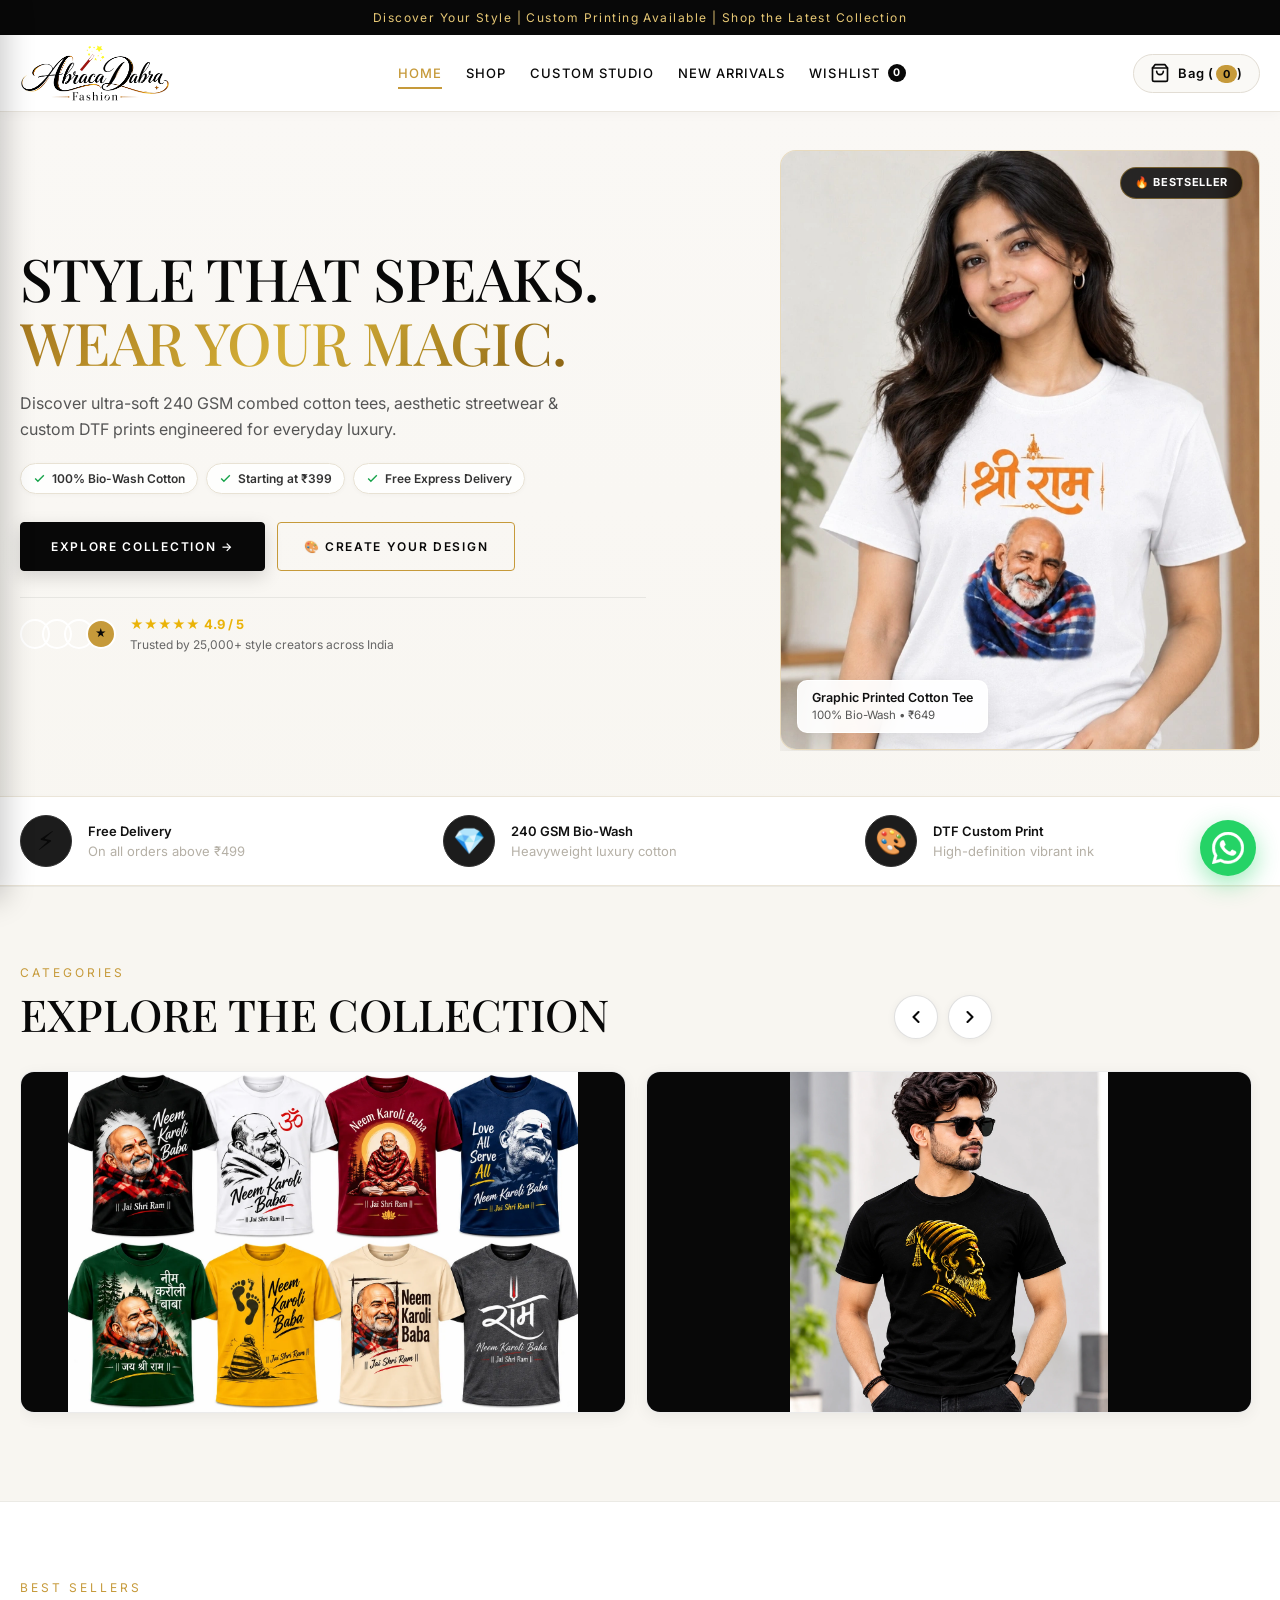
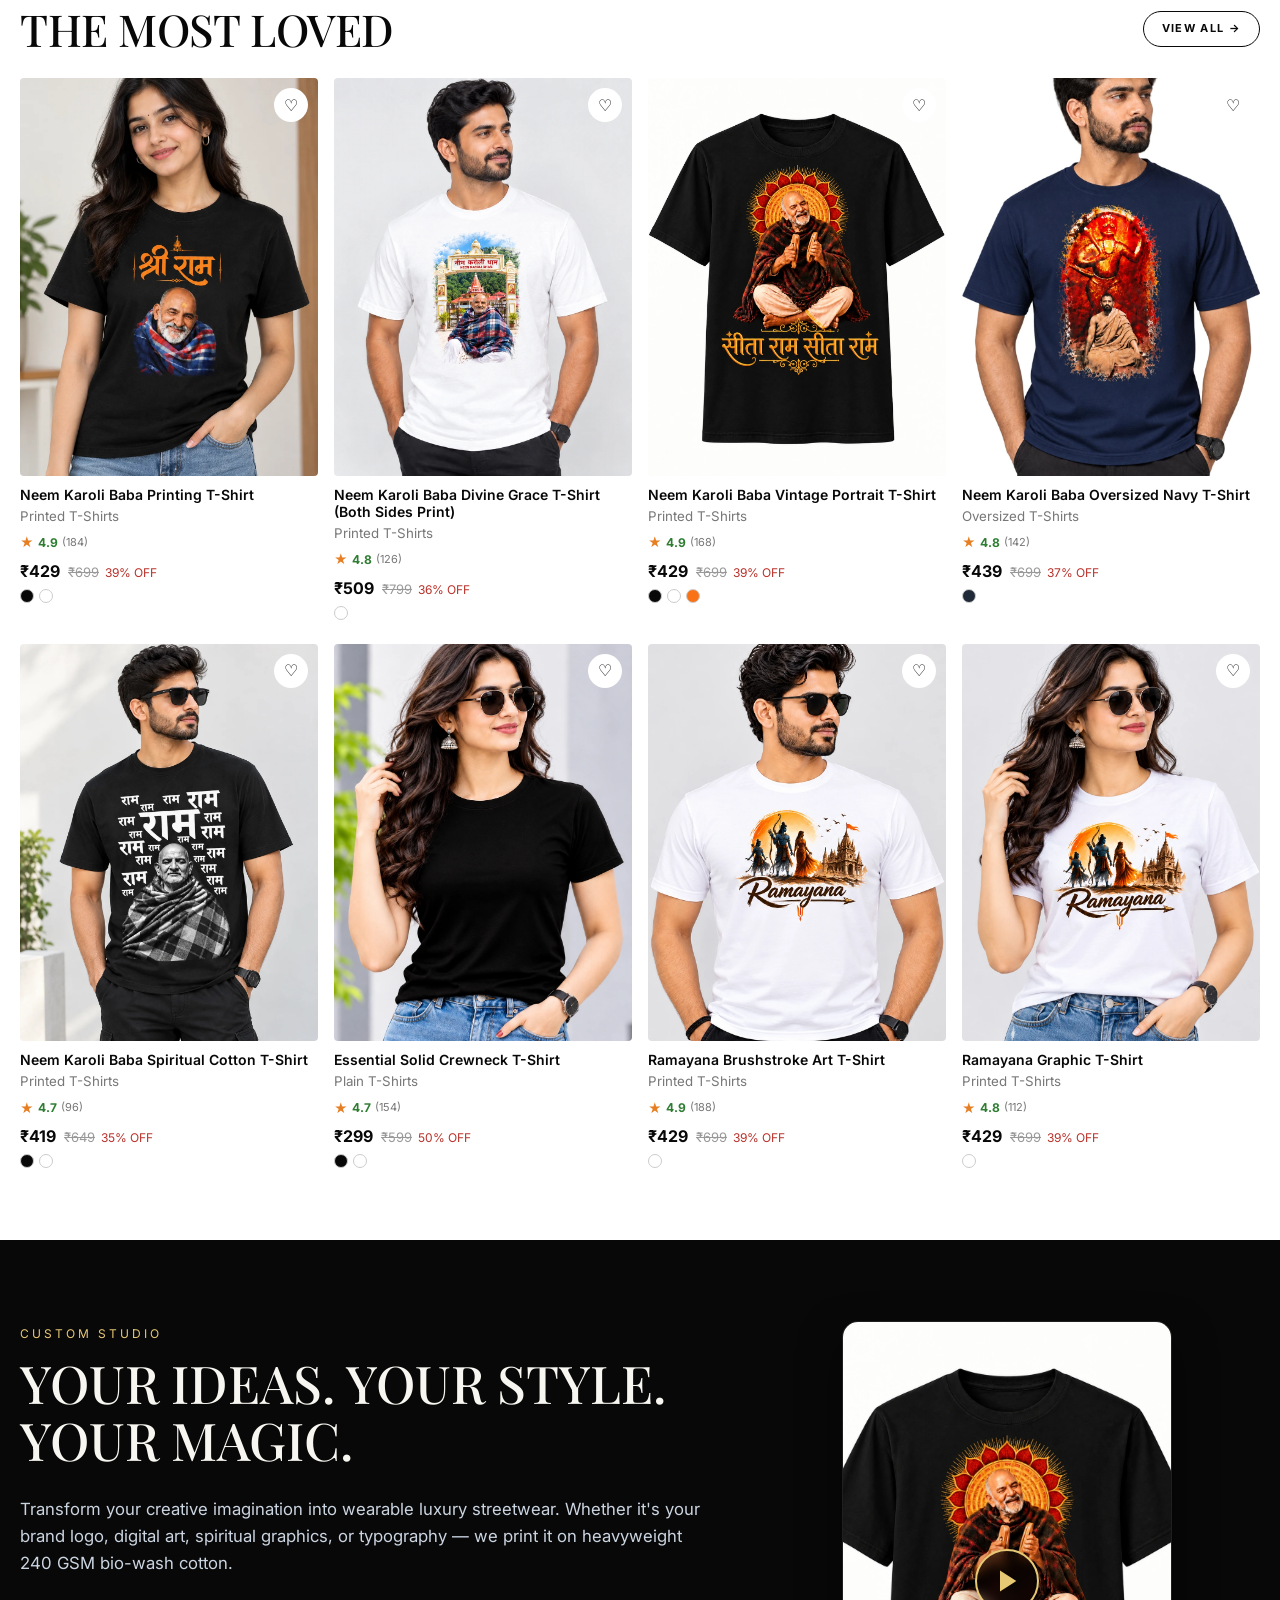
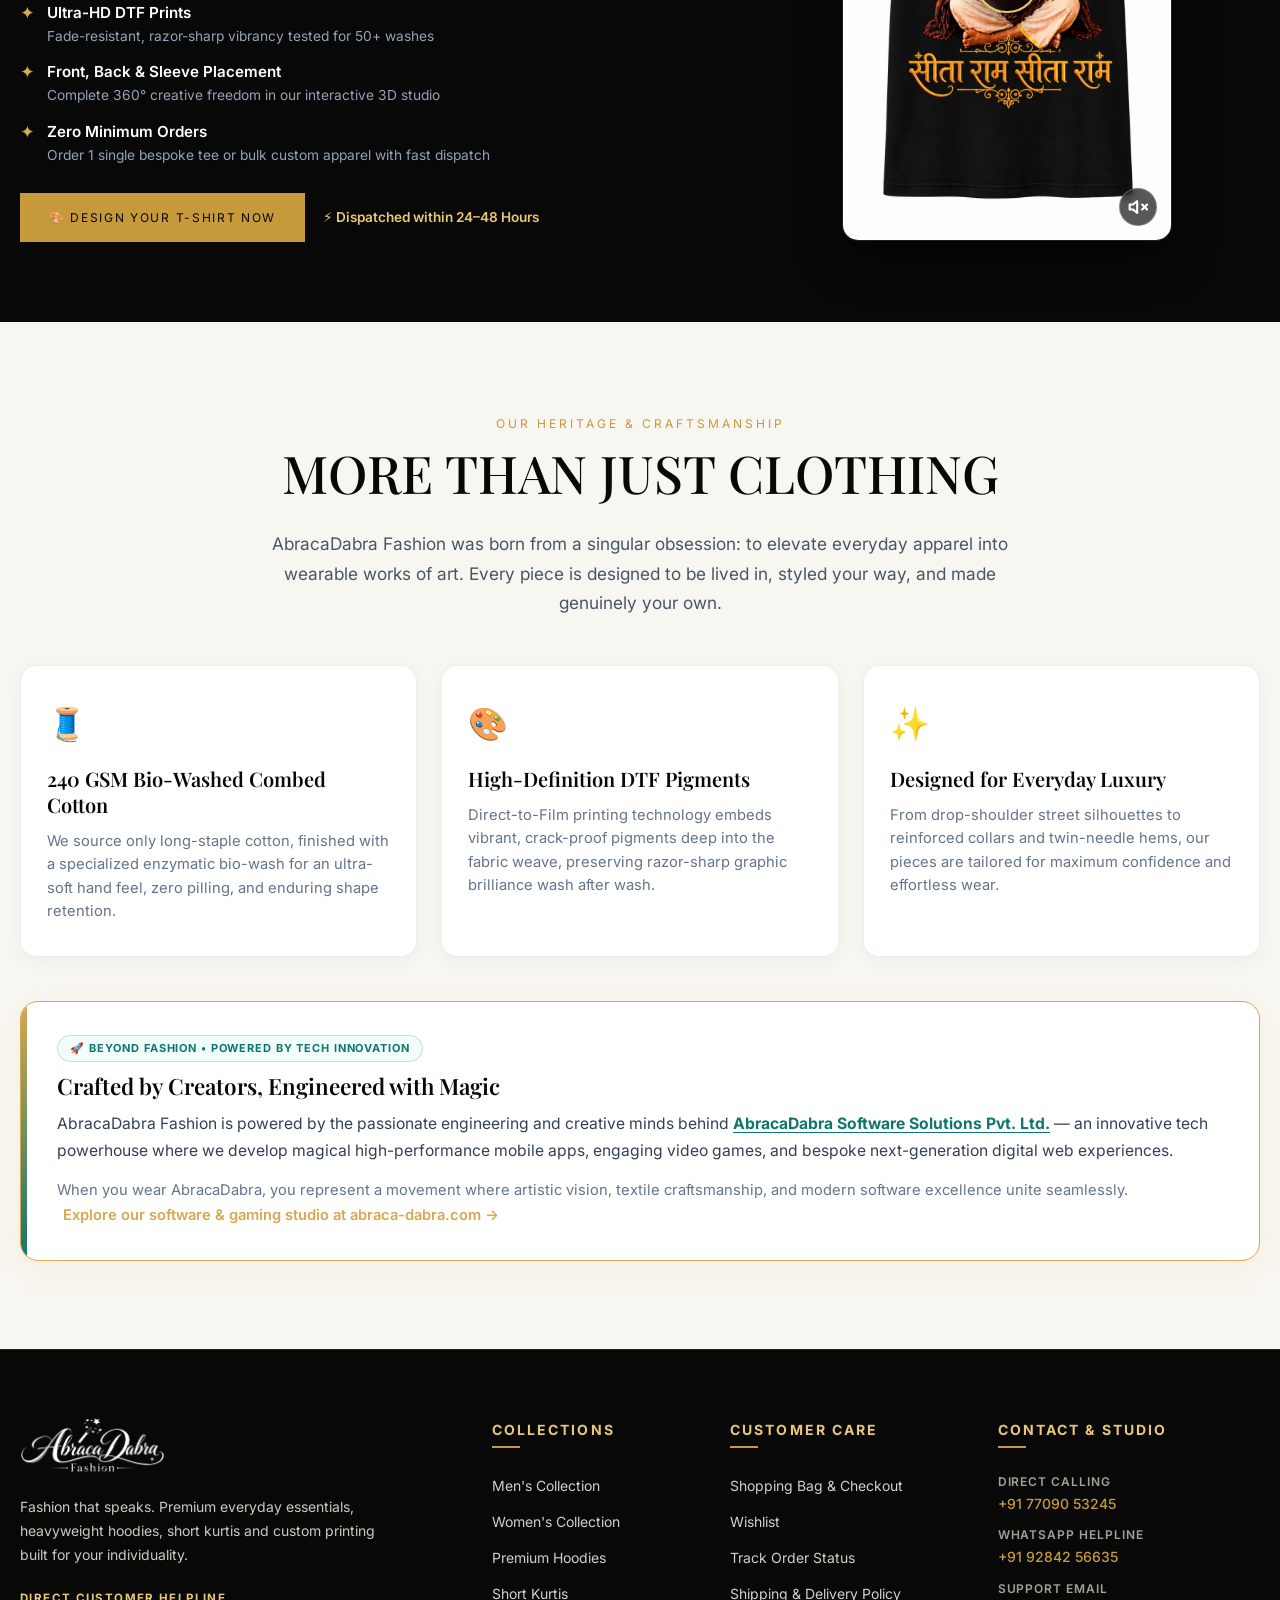
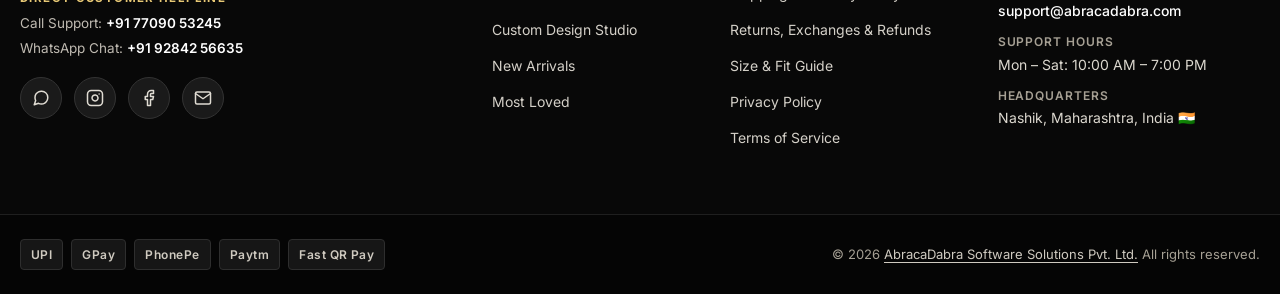
==== commit 8c62784d: "Update t-shirt catalog, studio pricing, review dates, and Nashik pincode delivery" ====
--- a/index.html
+++ b/index.html
@@ -10,16 +10,10 @@
 <link rel="shortcut icon" href="favicon.ico" type="image/x-icon">
 <link rel="apple-touch-icon" href="assets/favicon.png">
 <link rel="preconnect" href="https://fonts.googleapis.com"><link rel="preconnect" href="https://fonts.gstatic.com" crossorigin><link href="https://fonts.googleapis.com/css2?family=Inter:wght@400;600&family=Playfair+Display:wght@500;700&display=swap" rel="stylesheet"><link rel="stylesheet" href="css/style.css"></head><body data-p="home">
-<main><section class="hero"><div class="wrap hero-wrap"><div class="hero-content"><h1>STYLE THAT SPEAKS.<br><span class="hero-gold-text">WEAR YOUR MAGIC.</span></h1><p class="hero-desc">Discover ultra-soft 240 GSM combed cotton tees, aesthetic streetwear & custom DTF prints engineered for everyday luxury.</p><div class="hero-chips"><span class="hero-chip"><svg width="13" height="13" viewBox="0 0 24 24" fill="none" stroke="currentColor" stroke-width="2.5"><polyline points="20 6 9 17 4 12"/></svg> 100% Bio-Wash Cotton</span><span class="hero-chip"><svg width="13" height="13" viewBox="0 0 24 24" fill="none" stroke="currentColor" stroke-width="2.5"><polyline points="20 6 9 17 4 12"/></svg> Starting at ₹499</span><span class="hero-chip"><svg width="13" height="13" viewBox="0 0 24 24" fill="none" stroke="currentColor" stroke-width="2.5"><polyline points="20 6 9 17 4 12"/></svg> Free Express Delivery</span></div><div class="hero-btns"><a class="btn hero-btn-main" href="shop.html">EXPLORE COLLECTION →</a> <a class="btn ghost hero-btn-studio" href="studio.html">🎨 CREATE YOUR DESIGN</a></div><div class="hero-social-proof"><div class="hero-avatars"><span class="av av1"></span><span class="av av2"></span><span class="av av3"></span><span class="av av4">★</span></div><div class="hero-proof-text"><div class="hero-stars">★★★★★ <strong>4.9 / 5</strong></div><span>Trusted by 25,000+ style creators across India</span></div></div></div><div class="hero-art-container"><div class="hero-art"><img class="hero-img" src="assets/hero-model-front.webp" alt="AbracaDabra White Graphic Printed Cotton T-Shirt" width="800" height="1000"><div class="hero-tag-pill">🔥 BESTSELLER</div><div class="hero-product-pill"><strong>Graphic Printed Cotton Tee</strong><span>100% Bio-Wash &bull; ₹649</span></div></div></div></div><div class="hero-perks-bar"><div class="wrap hero-perks-wrap"><div class="perk-item"><span class="perk-icon">⚡</span><div><strong>Free Delivery</strong><p>On all orders above ₹499</p></div></div><div class="perk-item"><span class="perk-icon">💎</span><div><strong>240 GSM Bio-Wash</strong><p>Heavyweight luxury cotton</p></div></div><div class="perk-item"><span class="perk-icon">🎨</span><div><strong>DTF Custom Print</strong><p>High-definition vibrant ink</p></div></div></div></div></section>
-<section class="sec"><div class="wrap"><span class="eyebrow">Categories</span><h2>EXPLORE THE COLLECTION</h2><div class="home-banners-grid">
-<a href="shop.html?c=men" class="home-banner-card banner-left"><img src="assets/thsirtbannner.webp" alt="Neem Karoli Baba T-Shirt Collection" loading="lazy"></a>
-<div class="banner-right-stack">
-<a href="shop.html?c=hoodies" class="home-banner-card"><img src="assets/hoodiebanner.webp" alt="AbracaDabra Hoodie Sale Collection" loading="lazy"></a>
-<a href="shop.html?c=kurtis" class="home-banner-card"><img src="assets/kurtibanner.webp" alt="Short Kurti Collection" loading="lazy"></a>
-</div>
-</div></div></section>
-<section class="sec"><div class="wrap"><span class="eyebrow">Best sellers</span><h2>THE MOST LOVED</h2><div class="grid" id="best"></div></div></section>
-<section class="sec dark"><div class="wrap studio-promo"><div><span class="eyebrow">Custom Studio</span><h2>YOUR IDEAS. YOUR STYLE. YOUR MAGIC.</h2><p>Create personalised T-shirts with your own artwork, text and creative ideas. Front-side, back-side or both-side printing — upload your own artwork.</p><br><a class="btn gold" href="studio.html">DESIGN YOUR T-SHIRT</a></div><div class="promo-tee-wrap"><img src="assets/nkb-tshirt-004-1.webp" alt="Custom T-Shirt Preview" class="promo-tee-img"></div></div></section>
-<section class="sec iv"><div class="wrap story-wrap"><span class="eyebrow">Our story</span><h2>MORE THAN JUST CLOTHING</h2><p>AbracaDabra Fashion is about wearing what makes you feel like you. Every piece is designed to be lived in, styled your way and made your own.</p></div></section></main>
+<main><section class="hero"><div class="wrap hero-wrap"><div class="hero-content"><h1>STYLE THAT SPEAKS.<br><span class="hero-gold-text">WEAR YOUR MAGIC.</span></h1><p class="hero-desc">Discover ultra-soft 240 GSM combed cotton tees, aesthetic streetwear & custom DTF prints engineered for everyday luxury.</p><div class="hero-chips"><span class="hero-chip"><svg width="13" height="13" viewBox="0 0 24 24" fill="none" stroke="currentColor" stroke-width="2.5"><polyline points="20 6 9 17 4 12"/></svg> 100% Bio-Wash Cotton</span><span class="hero-chip"><svg width="13" height="13" viewBox="0 0 24 24" fill="none" stroke="currentColor" stroke-width="2.5"><polyline points="20 6 9 17 4 12"/></svg> Starting at ₹399</span><span class="hero-chip"><svg width="13" height="13" viewBox="0 0 24 24" fill="none" stroke="currentColor" stroke-width="2.5"><polyline points="20 6 9 17 4 12"/></svg> Free Express Delivery</span></div><div class="hero-btns"><a class="btn hero-btn-main" href="shop.html">EXPLORE COLLECTION →</a> <a class="btn ghost hero-btn-studio" href="studio.html">🎨 CREATE YOUR DESIGN</a></div><div class="hero-social-proof"><div class="hero-avatars"><span class="av av1"></span><span class="av av2"></span><span class="av av3"></span><span class="av av4">★</span></div><div class="hero-proof-text"><div class="hero-stars">★★★★★ <strong>4.9 / 5</strong></div><span>Trusted by 25,000+ style creators across India</span></div></div></div><div class="hero-art-container"><div class="hero-art"><img class="hero-img" src="assets/hero-model-front.webp" alt="AbracaDabra White Graphic Printed Cotton T-Shirt" width="800" height="1000"><div class="hero-tag-pill">🔥 BESTSELLER</div><div class="hero-product-pill"><strong>Graphic Printed Cotton Tee</strong><span>100% Bio-Wash &bull; ₹649</span></div></div></div></div><div class="hero-perks-bar"><div class="wrap hero-perks-wrap"><div class="perk-item"><span class="perk-icon">⚡</span><div><strong>Free Delivery</strong><p>On all orders above ₹499</p></div></div><div class="perk-item"><span class="perk-icon">💎</span><div><strong>240 GSM Bio-Wash</strong><p>Heavyweight luxury cotton</p></div></div><div class="perk-item"><span class="perk-icon">🎨</span><div><strong>DTF Custom Print</strong><p>High-definition vibrant ink</p></div></div></div></div></section>
+<section class="sec iv explore-collection-sec" id="explore-sec"><div class="wrap"><div class="explore-header-row"><div><span class="eyebrow">Categories</span><h2>EXPLORE THE COLLECTION</h2></div><div class="explore-nav-btns"><button type="button" class="explore-nav-btn prev" id="explore-prev" aria-label="Previous Collection"><svg width="20" height="20" viewBox="0 0 24 24" fill="none" stroke="currentColor" stroke-width="2.5" stroke-linecap="round" stroke-linejoin="round"><polyline points="15 18 9 12 15 6"></polyline></svg></button><button type="button" class="explore-nav-btn next" id="explore-next" aria-label="Next Collection"><svg width="20" height="20" viewBox="0 0 24 24" fill="none" stroke="currentColor" stroke-width="2.5" stroke-linecap="round" stroke-linejoin="round"><polyline points="9 18 15 12 9 6"></polyline></svg></button></div></div><div class="explore-carousel-wrapper"><div class="explore-carousel-track" id="explore-carousel-track"><a href="shop.html?c=men" class="explore-carousel-card" aria-label="Neem Karoli Baba T-Shirt Collection"><div class="explore-card-media"><img src="assets/thsirtbannner.webp" alt="Neem Karoli Baba T-Shirt Collection" loading="lazy"></div></a><a href="shop.html" class="explore-carousel-card" aria-label="Chhatrapati Shivaji Maharaj Heritage Tees"><div class="explore-card-media"><img src="assets/tshirts/shivaji-tshirt-001/shivaji-b-tshirt-001-1.webp" alt="Chhatrapati Shivaji Maharaj Heritage Tees" loading="lazy"></div></a><a href="shop.html?c=hoodies" class="explore-carousel-card" aria-label="Premium Fleece Hoodies"><div class="explore-card-media"><img src="assets/hoodiebanner.webp" alt="Premium Fleece Hoodies" loading="lazy"></div></a><a href="shop.html?c=kurtis" class="explore-carousel-card" aria-label="Women Short Kurtis"><div class="explore-card-media"><img src="assets/kurtibanner.webp" alt="Women Short Kurtis" loading="lazy"></div></a></div></div></div></section>
+<section class="sec best-sellers-sec" id="best-sellers-sec"><div class="wrap"><div class="bestsellers-header-wrap"><span class="eyebrow">Best sellers</span><div class="bestsellers-title-row"><h2>THE MOST LOVED</h2><a href="shop.html" class="btn-view-all">VIEW ALL →</a></div></div><div class="grid" id="best"></div></div></section>
+<section class="sec dark studio-promo-sec"><div class="wrap studio-promo"><div class="studio-promo-text"><span class="eyebrow" style="color:var(--lg);">Custom Studio</span><h2>YOUR IDEAS. YOUR STYLE. YOUR MAGIC.</h2><p class="studio-promo-lead">Transform your creative imagination into wearable luxury streetwear. Whether it's your brand logo, digital art, spiritual graphics, or typography — we print it on heavyweight 240 GSM bio-wash cotton.</p><div class="studio-perks-grid"><div class="studio-perk-item"><span class="studio-perk-icon">✦</span><div><strong>Ultra-HD DTF Prints</strong><p>Fade-resistant, razor-sharp vibrancy tested for 50+ washes</p></div></div><div class="studio-perk-item"><span class="studio-perk-icon">✦</span><div><strong>Front, Back & Sleeve Placement</strong><p>Complete 360° creative freedom in our interactive 3D studio</p></div></div><div class="studio-perk-item"><span class="studio-perk-icon">✦</span><div><strong>Zero Minimum Orders</strong><p>Order 1 single bespoke tee or bulk custom apparel with fast dispatch</p></div></div></div><div class="studio-cta-row"><a class="btn gold" href="studio.html">🎨 DESIGN YOUR T-SHIRT NOW</a><span class="studio-dispatch-badge">⚡ Dispatched within 24–48 Hours</span></div></div><div class="promo-video-wrap"><div class="promo-video-player" id="promo-video-player"><video id="promo-video" class="promo-video" src="assets/Flipkart-ads.mp4" playsinline loop poster="assets/tshirts/nkb-tshirt-003/nkb-b-tshirt-003-5.webp" preload="metadata"></video><button type="button" class="video-center-play-btn" id="promo-play-btn" aria-label="Play or Pause Video"><svg class="play-icon" width="28" height="28" viewBox="0 0 24 24" fill="currentColor"><polygon points="6 3 20 12 6 21 6 3"/></svg><svg class="pause-icon" width="28" height="28" viewBox="0 0 24 24" fill="currentColor"><rect x="6" y="4" width="4" height="16"/><rect x="14" y="4" width="4" height="16"/></svg></button><button type="button" class="video-sound-btn is-muted" id="promo-sound-btn" aria-label="Toggle Sound"><svg class="sound-mute-icon" width="20" height="20" viewBox="0 0 24 24" fill="none" stroke="currentColor" stroke-width="2.5" stroke-linecap="round" stroke-linejoin="round"><path d="M11 5L6 9H2v6h4l5 4V5z"/><line x1="23" y1="9" x2="17" y2="15"/><line x1="17" y1="9" x2="23" y2="15"/></svg><svg class="sound-unmute-icon" width="20" height="20" viewBox="0 0 24 24" fill="none" stroke="currentColor" stroke-width="2.5" stroke-linecap="round" stroke-linejoin="round"><polygon points="11 5 6 9 2 9 2 15 6 15 11 19 11 5"/><path d="M19.07 4.93a10 10 0 0 1 0 14.14M15.54 8.46a5 5 0 0 1 0 7.07"/></svg></button></div></div></div></section>
+<section class="sec iv story-section"><div class="wrap story-wrap"><div class="story-header text-center"><span class="eyebrow">Our Heritage & Craftsmanship</span><h2>MORE THAN JUST CLOTHING</h2><p class="story-lead">AbracaDabra Fashion was born from a singular obsession: to elevate everyday apparel into wearable works of art. Every piece is designed to be lived in, styled your way, and made genuinely your own.</p></div><div class="story-grid"><div class="story-card"><div class="story-icon">🧵</div><h3>240 GSM Bio-Washed Combed Cotton</h3><p>We source only long-staple cotton, finished with a specialized enzymatic bio-wash for an ultra-soft hand feel, zero pilling, and enduring shape retention.</p></div><div class="story-card"><div class="story-icon">🎨</div><h3>High-Definition DTF Pigments</h3><p>Direct-to-Film printing technology embeds vibrant, crack-proof pigments deep into the fabric weave, preserving razor-sharp graphic brilliance wash after wash.</p></div><div class="story-card"><div class="story-icon">✨</div><h3>Designed for Everyday Luxury</h3><p>From drop-shoulder street silhouettes to reinforced collars and twin-needle hems, our pieces are tailored for maximum confidence and effortless wear.</p></div></div><div class="story-tech-card"><div class="tech-badge">🚀 BEYOND FASHION • POWERED BY TECH INNOVATION</div><div class="tech-card-body"><h3>Crafted by Creators, Engineered with Magic</h3><p>AbracaDabra Fashion is powered by the passionate engineering and creative minds behind <a href="https://abraca-dabra.com/" target="_blank" rel="noopener noreferrer" class="tech-brand-link"><strong>AbracaDabra Software Solutions Pvt. Ltd.</strong></a> — an innovative tech powerhouse where we develop magical high-performance mobile apps, engaging video games, and bespoke next-generation digital web experiences.</p><p class="tech-card-sub">When you wear AbracaDabra, you represent a movement where artistic vision, textile craftsmanship, and modern software excellence unite seamlessly. <a href="https://abraca-dabra.com/" target="_blank" rel="noopener noreferrer" class="tech-visit-link">Explore our software & gaming studio at abraca-dabra.com →</a></p></div></div></div></section></main>
 <script src="js/products.js"></script>
 <script src="js/app.js"></script></body></html>
--- a/css/style.css
+++ b/css/style.css
@@ -5070,3 +5070,621 @@
   font-weight: bold;
   font-size: 14px;
 }
+
+
+/* ==================================================================
+   EXPLORE THE COLLECTION HORIZONTAL CAROUSEL & SECTION STYLING
+   ================================================================== */
+.explore-collection-sec {
+  background: var(--iv) !important;
+  border-top: 1px solid rgba(0, 0, 0, 0.05);
+  border-bottom: 1px solid rgba(0, 0, 0, 0.05);
+  position: relative;
+}
+
+.best-sellers-sec {
+  background: #ffffff !important;
+}
+
+.bestsellers-header-wrap {
+  margin-bottom: 24px;
+  width: 100%;
+}
+
+.bestsellers-title-row {
+  display: flex !important;
+  flex-direction: row !important;
+  flex-wrap: nowrap !important;
+  justify-content: space-between !important;
+  align-items: center !important;
+  gap: 16px !important;
+  width: 100% !important;
+  margin-top: 4px !important;
+}
+
+.bestsellers-title-row h2 {
+  margin: 0 !important;
+  font-size: clamp(22px, 4.2vw, 44px) !important;
+  line-height: 1.15 !important;
+  letter-spacing: -0.01em;
+  white-space: nowrap !important;
+}
+
+.btn-view-all {
+  display: inline-flex !important;
+  align-items: center !important;
+  justify-content: center !important;
+  gap: 6px;
+  padding: 8px 18px;
+  border-radius: 20px;
+  border: 1.5px solid var(--k);
+  background: transparent;
+  color: var(--k);
+  font-size: 11px;
+  font-weight: 700;
+  letter-spacing: 0.12em;
+  text-transform: uppercase;
+  transition: all 0.25s ease;
+  white-space: nowrap !important;
+  flex-shrink: 0 !important;
+}
+
+.btn-view-all:hover {
+  background: var(--k);
+  color: #ffffff;
+  transform: translateY(-2px);
+  box-shadow: 0 4px 12px rgba(0, 0, 0, 0.15);
+}
+
+.btn-view-all:active {
+  transform: translateY(0);
+}
+
+@media (max-width: 600px) {
+  .bestsellers-header-wrap {
+    margin-bottom: 18px;
+  }
+  .bestsellers-title-row {
+    gap: 8px !important;
+  }
+  .bestsellers-title-row h2 {
+    font-size: clamp(17px, 5.2vw, 24px) !important;
+    white-space: normal !important;
+  }
+  .btn-view-all {
+    padding: 6px 12px !important;
+    font-size: 9.5px !important;
+    letter-spacing: 0.08em !important;
+  }
+}
+
+.explore-header-row {
+  display: flex !important;
+  flex-direction: row !important;
+  flex-wrap: nowrap !important;
+  justify-content: space-between !important;
+  align-items: flex-end !important;
+  margin-bottom: 24px !important;
+  gap: 16px !important;
+  width: 100% !important;
+}
+
+.explore-header-row > div {
+  min-width: 0;
+  flex: 1 1 auto;
+}
+
+.explore-header-row h2 {
+  margin: 4px 0 0 0 !important;
+  font-size: clamp(22px, 4.2vw, 44px) !important;
+  line-height: 1.15 !important;
+}
+
+.explore-nav-btns {
+  display: flex;
+  align-items: center;
+  gap: 10px;
+}
+
+.explore-nav-btn {
+  width: 44px;
+  height: 44px;
+  border-radius: 50%;
+  border: 1px solid rgba(0, 0, 0, 0.12);
+  background: #ffffff;
+  color: var(--k);
+  display: flex;
+  align-items: center;
+  justify-content: center;
+  cursor: pointer;
+  transition: all 0.2s cubic-bezier(0.16, 1, 0.3, 1);
+  box-shadow: 0 2px 8px rgba(0, 0, 0, 0.06);
+}
+
+.explore-nav-btn:hover {
+  background: var(--k);
+  color: #ffffff;
+  border-color: var(--k);
+  transform: translateY(-2px);
+  box-shadow: 0 6px 16px rgba(0, 0, 0, 0.15);
+}
+
+.explore-nav-btn:active {
+  transform: translateY(0) scale(0.96);
+}
+
+.explore-carousel-wrapper {
+  position: relative;
+  width: 100%;
+}
+
+.explore-carousel-track {
+  display: flex;
+  gap: 20px;
+  overflow-x: auto;
+  scroll-behavior: smooth;
+  scroll-snap-type: x mandatory;
+  -webkit-overflow-scrolling: touch;
+  scrollbar-width: none;
+  padding: 8px 4px 16px 4px;
+}
+
+.explore-carousel-track::-webkit-scrollbar {
+  display: none;
+}
+
+.explore-carousel-card {
+  flex: 0 0 calc(50% - 10px);
+  min-width: 0;
+  scroll-snap-align: start;
+  border-radius: 14px;
+  overflow: hidden;
+  background: #ffffff;
+  border: 1px solid rgba(0, 0, 0, 0.08);
+  box-shadow: 0 4px 16px rgba(0, 0, 0, 0.06);
+  transition: transform 0.25s ease, box-shadow 0.25s ease;
+  position: relative;
+  display: block;
+}
+
+.explore-carousel-card:hover {
+  transform: translateY(-4px);
+  box-shadow: 0 12px 28px rgba(0, 0, 0, 0.12);
+}
+
+.explore-card-media {
+  position: relative;
+  width: 100%;
+  aspect-ratio: 16 / 9;
+  background: #080808;
+  display: flex;
+  align-items: center;
+  justify-content: center;
+  overflow: hidden;
+}
+
+.explore-card-media img {
+  width: 100%;
+  height: 100%;
+  object-fit: contain;
+  object-position: center;
+  display: block;
+  transition: transform 0.4s cubic-bezier(0.16, 1, 0.3, 1);
+}
+
+.explore-carousel-card:hover .explore-card-media img {
+  transform: scale(1.03);
+}
+
+.explore-card-overlay {
+  position: absolute;
+  inset: 0;
+  background: linear-gradient(180deg, transparent 45%, rgba(8, 8, 8, 0.78) 100%);
+  display: flex;
+  flex-direction: column;
+  justify-content: flex-end;
+  padding: 20px;
+  color: #ffffff;
+}
+
+.explore-card-badge {
+  align-self: flex-start;
+  font-size: 11px;
+  font-weight: 700;
+  letter-spacing: 0.06em;
+  text-transform: uppercase;
+  background: rgba(255, 255, 255, 0.25);
+  backdrop-filter: blur(8px);
+  padding: 4px 10px;
+  border-radius: 20px;
+  margin-bottom: 8px;
+  border: 1px solid rgba(255, 255, 255, 0.3);
+}
+
+.explore-card-overlay h3 {
+  font-family: 'Playfair Display', Georgia, serif;
+  font-size: 1.25rem;
+  font-weight: 600;
+  line-height: 1.25;
+  margin-bottom: 6px;
+  color: #ffffff;
+  text-shadow: 0 2px 6px rgba(0, 0, 0, 0.5);
+}
+
+.explore-card-cta {
+  font-size: 13px;
+  font-weight: 600;
+  color: #E7C875;
+  display: inline-flex;
+  align-items: center;
+  transition: transform 0.2s ease;
+}
+
+.explore-carousel-card:hover .explore-card-cta {
+  transform: translateX(4px);
+}
+
+@media (max-width: 768px) {
+  .explore-carousel-card {
+    flex: 0 0 88%;
+    min-width: 260px;
+  }
+  .explore-card-media {
+    aspect-ratio: 16 / 10;
+  }
+}
+
+/* ==================================================================
+   CUSTOM STUDIO PROMO SECTION & VIDEO PLAYER (NOT VERY BIG SIZE)
+   ================================================================== */
+.studio-promo-sec {
+  padding: 80px 0;
+}
+
+.studio-promo {
+  display: grid;
+  grid-template-columns: 1.15fr 0.85fr;
+  gap: 48px;
+  align-items: center;
+}
+
+.studio-promo-lead {
+  color: #cbd5e1;
+  font-size: 1.05rem;
+  line-height: 1.6;
+  margin-top: 12px;
+  margin-bottom: 24px;
+}
+
+.studio-perks-grid {
+  display: flex;
+  flex-direction: column;
+  gap: 14px;
+  margin-bottom: 28px;
+}
+
+.studio-perk-item {
+  display: flex;
+  align-items: flex-start;
+  gap: 12px;
+}
+
+.studio-perk-icon {
+  color: #D6A84F;
+  font-size: 1.1rem;
+  line-height: 1.4;
+}
+
+.studio-perk-item strong {
+  display: block;
+  color: #ffffff;
+  font-size: 0.95rem;
+  font-weight: 600;
+}
+
+.studio-perk-item p {
+  color: #94a3b8;
+  font-size: 0.86rem;
+  margin-top: 2px;
+  line-height: 1.4;
+}
+
+.studio-cta-row {
+  display: flex;
+  align-items: center;
+  gap: 18px;
+  flex-wrap: wrap;
+}
+
+.studio-dispatch-badge {
+  color: #E7C875;
+  font-size: 0.85rem;
+  font-weight: 600;
+  display: inline-flex;
+  align-items: center;
+}
+
+/* Compact Video Player with Center Play & Sound Buttons */
+.promo-video-wrap {
+  display: flex;
+  justify-content: center;
+  align-items: center;
+  width: 100%;
+}
+
+.promo-video-player {
+  position: relative;
+  max-width: 330px;
+  width: 100%;
+  border-radius: 16px;
+  overflow: hidden;
+  background: #000000;
+  box-shadow: 0 18px 40px rgba(0, 0, 0, 0.55);
+  border: 1px solid rgba(255, 255, 255, 0.12);
+  aspect-ratio: 9 / 16;
+  max-height: 520px;
+}
+
+.promo-video {
+  width: 100%;
+  height: 100%;
+  object-fit: cover;
+  display: block;
+  cursor: pointer;
+}
+
+/* Center Play/Pause Button */
+.video-center-play-btn {
+  position: absolute;
+  top: 50%;
+  left: 50%;
+  transform: translate(-50%, -50%);
+  width: 64px;
+  height: 64px;
+  border-radius: 50%;
+  background: rgba(0, 0, 0, 0.65);
+  border: 2px solid #E7C875;
+  color: #E7C875;
+  display: flex;
+  align-items: center;
+  justify-content: center;
+  cursor: pointer;
+  transition: all 0.25s cubic-bezier(0.16, 1, 0.3, 1);
+  box-shadow: 0 8px 24px rgba(0, 0, 0, 0.4);
+  backdrop-filter: blur(6px);
+  z-index: 10;
+}
+
+.video-center-play-btn:hover {
+  transform: translate(-50%, -50%) scale(1.1);
+  background: rgba(0, 0, 0, 0.85);
+  border-color: #ffffff;
+  color: #ffffff;
+}
+
+.video-center-play-btn .pause-icon {
+  display: none;
+}
+
+.promo-video-player.is-playing .video-center-play-btn {
+  opacity: 0;
+  pointer-events: none;
+}
+
+.promo-video-player.is-playing:hover .video-center-play-btn {
+  opacity: 1;
+  pointer-events: auto;
+}
+
+.promo-video-player.is-playing .video-center-play-btn .play-icon {
+  display: none;
+}
+
+.promo-video-player.is-playing .video-center-play-btn .pause-icon {
+  display: block;
+}
+
+/* Sound Button (Bottom Right) */
+.video-sound-btn {
+  position: absolute;
+  bottom: 14px;
+  right: 14px;
+  width: 38px;
+  height: 38px;
+  border-radius: 50%;
+  background: rgba(0, 0, 0, 0.65);
+  border: 1px solid rgba(255, 255, 255, 0.25);
+  color: #ffffff;
+  display: flex;
+  align-items: center;
+  justify-content: center;
+  cursor: pointer;
+  transition: all 0.2s ease;
+  backdrop-filter: blur(6px);
+  z-index: 10;
+}
+
+.video-sound-btn:hover {
+  background: rgba(0, 0, 0, 0.85);
+  border-color: #E7C875;
+  color: #E7C875;
+  transform: scale(1.08);
+}
+
+.video-sound-btn.is-muted .sound-unmute-icon {
+  display: none;
+}
+
+.video-sound-btn.is-muted .sound-mute-icon {
+  display: block;
+}
+
+.video-sound-btn:not(.is-muted) .sound-mute-icon {
+  display: none;
+}
+
+.video-sound-btn:not(.is-muted) .sound-unmute-icon {
+  display: block;
+}
+
+@media (max-width: 860px) {
+  .studio-promo {
+    grid-template-columns: 1fr;
+    gap: 36px;
+  }
+  .promo-video-player {
+    max-width: 290px;
+  }
+}
+
+/* ==================================================================
+   MORE THAN JUST CLOTHING - CRAFTSMANSHIP & TECH NOTE STYLING
+   ================================================================== */
+.story-section {
+  padding: 88px 0;
+  background: var(--iv);
+}
+
+.story-header {
+  max-width: 760px;
+  margin: 0 auto 48px auto;
+  text-align: center;
+}
+
+.story-lead {
+  font-size: 1.08rem;
+  color: #475569;
+  line-height: 1.7;
+  margin-top: 14px;
+}
+
+.story-grid {
+  display: grid;
+  grid-template-columns: repeat(3, 1fr);
+  gap: 24px;
+  margin-bottom: 44px;
+}
+
+.story-card {
+  background: #ffffff;
+  border-radius: 16px;
+  padding: 32px 26px;
+  border: 1px solid rgba(0, 0, 0, 0.07);
+  box-shadow: 0 4px 18px rgba(0, 0, 0, 0.04);
+  transition: transform 0.25s ease, box-shadow 0.25s ease;
+}
+
+.story-card:hover {
+  transform: translateY(-4px);
+  box-shadow: 0 12px 28px rgba(0, 0, 0, 0.08);
+}
+
+.story-icon {
+  font-size: 2rem;
+  margin-bottom: 16px;
+}
+
+.story-card h3 {
+  font-family: 'Playfair Display', Georgia, serif;
+  font-size: 1.25rem;
+  font-weight: 600;
+  color: var(--k);
+  margin-bottom: 12px;
+  line-height: 1.3;
+}
+
+.story-card p {
+  font-size: 0.92rem;
+  color: #64748b;
+  line-height: 1.6;
+}
+
+/* Tech Company Powerhouse Showcase Card */
+.story-tech-card {
+  background: #ffffff;
+  border: 1.5px solid #d6a84f;
+  border-radius: 18px;
+  padding: 32px 36px;
+  box-shadow: 0 10px 30px rgba(214, 168, 79, 0.08);
+  position: relative;
+  overflow: hidden;
+}
+
+.story-tech-card::before {
+  content: '';
+  position: absolute;
+  top: 0;
+  left: 0;
+  width: 6px;
+  height: 100%;
+  background: linear-gradient(180deg, #D6A84F 0%, #0F766E 100%);
+}
+
+.tech-badge {
+  font-size: 11px;
+  font-weight: 700;
+  letter-spacing: 0.08em;
+  text-transform: uppercase;
+  color: #0F766E;
+  margin-bottom: 12px;
+  display: inline-block;
+  background: #f0fdfa;
+  padding: 4px 12px;
+  border-radius: 20px;
+  border: 1px solid rgba(15, 118, 110, 0.2);
+}
+
+.tech-card-body h3 {
+  font-family: 'Playfair Display', Georgia, serif;
+  font-size: 1.4rem;
+  font-weight: 600;
+  color: var(--k);
+  margin-bottom: 12px;
+}
+
+.tech-card-body p {
+  font-size: 0.98rem;
+  color: #334155;
+  line-height: 1.7;
+}
+
+.tech-brand-link {
+  color: #0F766E;
+  text-decoration: underline;
+  text-underline-offset: 3px;
+  transition: color 0.2s ease;
+}
+
+.tech-brand-link:hover {
+  color: #D6A84F;
+}
+
+.tech-card-sub {
+  margin-top: 14px;
+  font-size: 0.92rem !important;
+  color: #64748b !important;
+}
+
+.tech-visit-link {
+  color: #D6A84F;
+  font-weight: 600;
+  display: inline-block;
+  margin-left: 6px;
+  transition: transform 0.2s ease;
+}
+
+.tech-visit-link:hover {
+  text-decoration: underline;
+  transform: translateX(3px);
+}
+
+@media (max-width: 900px) {
+  .story-grid {
+    grid-template-columns: 1fr;
+    gap: 16px;
+  }
+  .story-tech-card {
+    padding: 24px;
+  }
+}
+
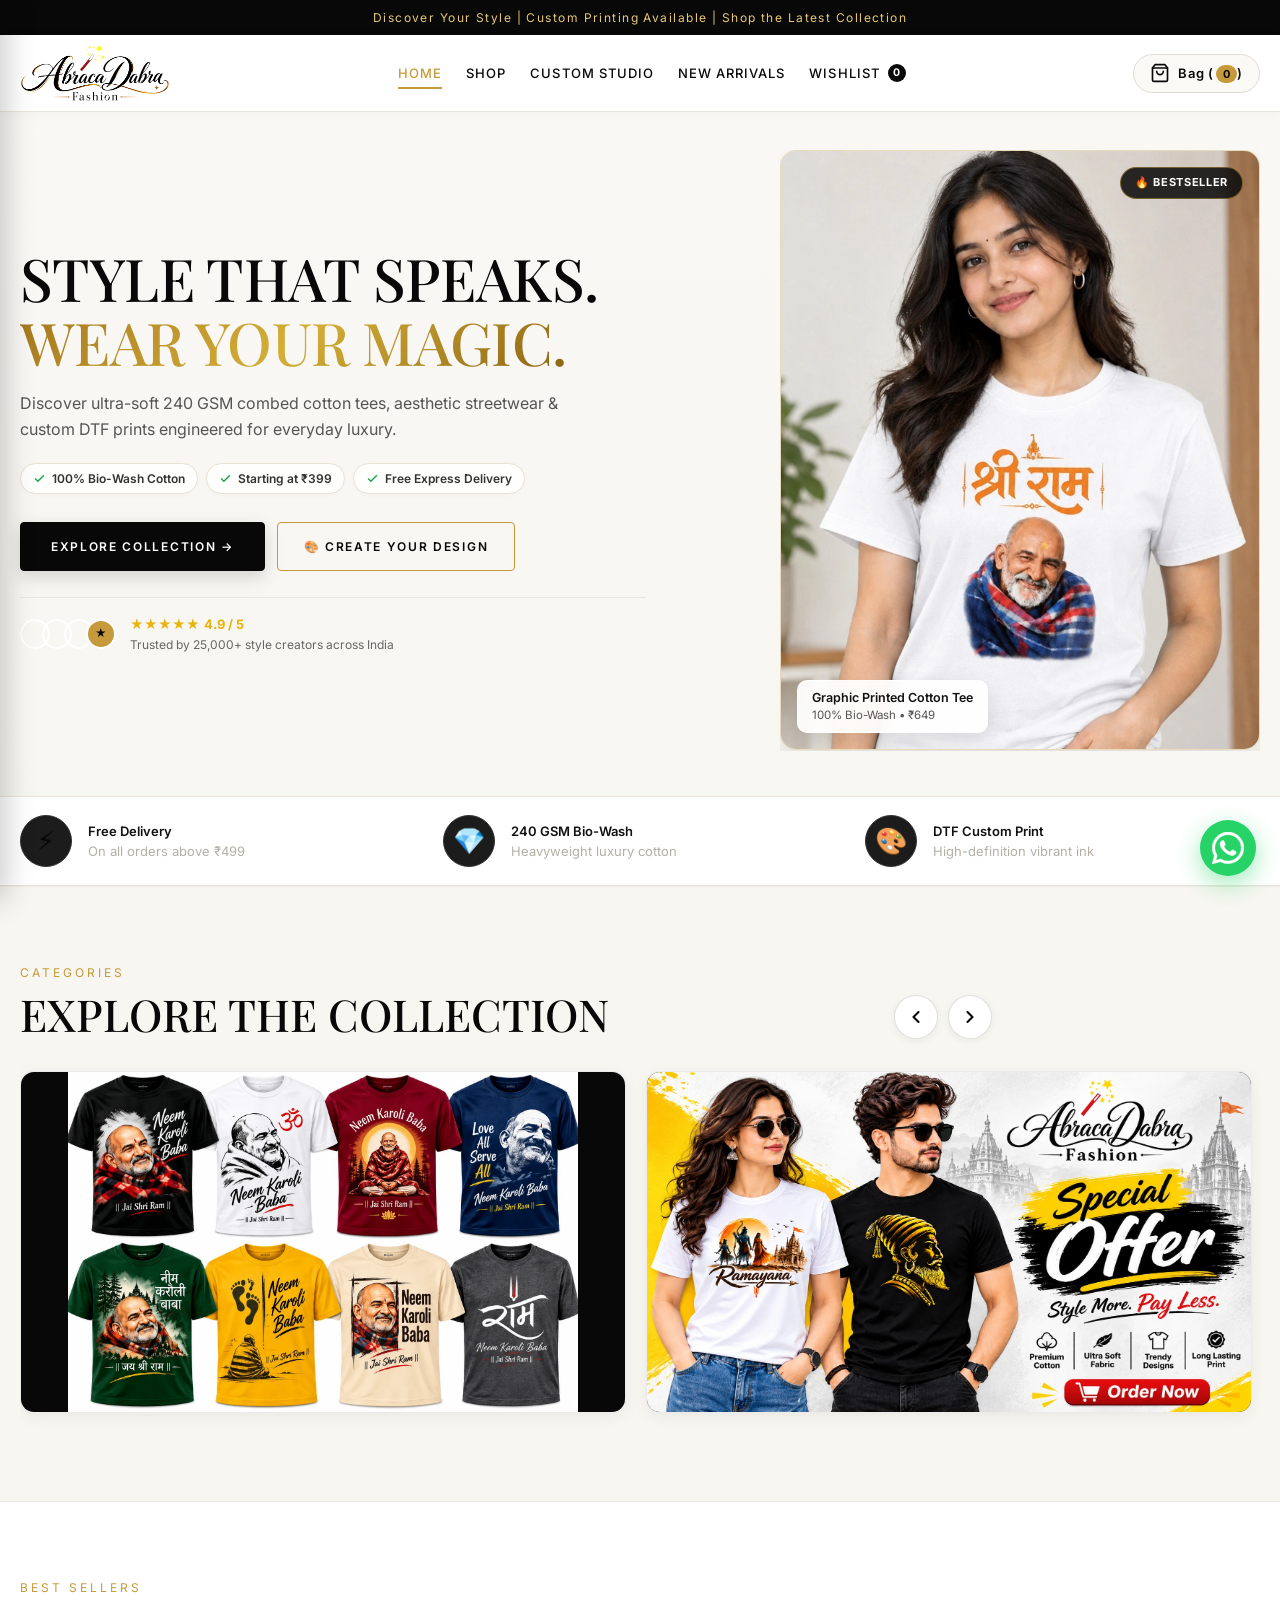
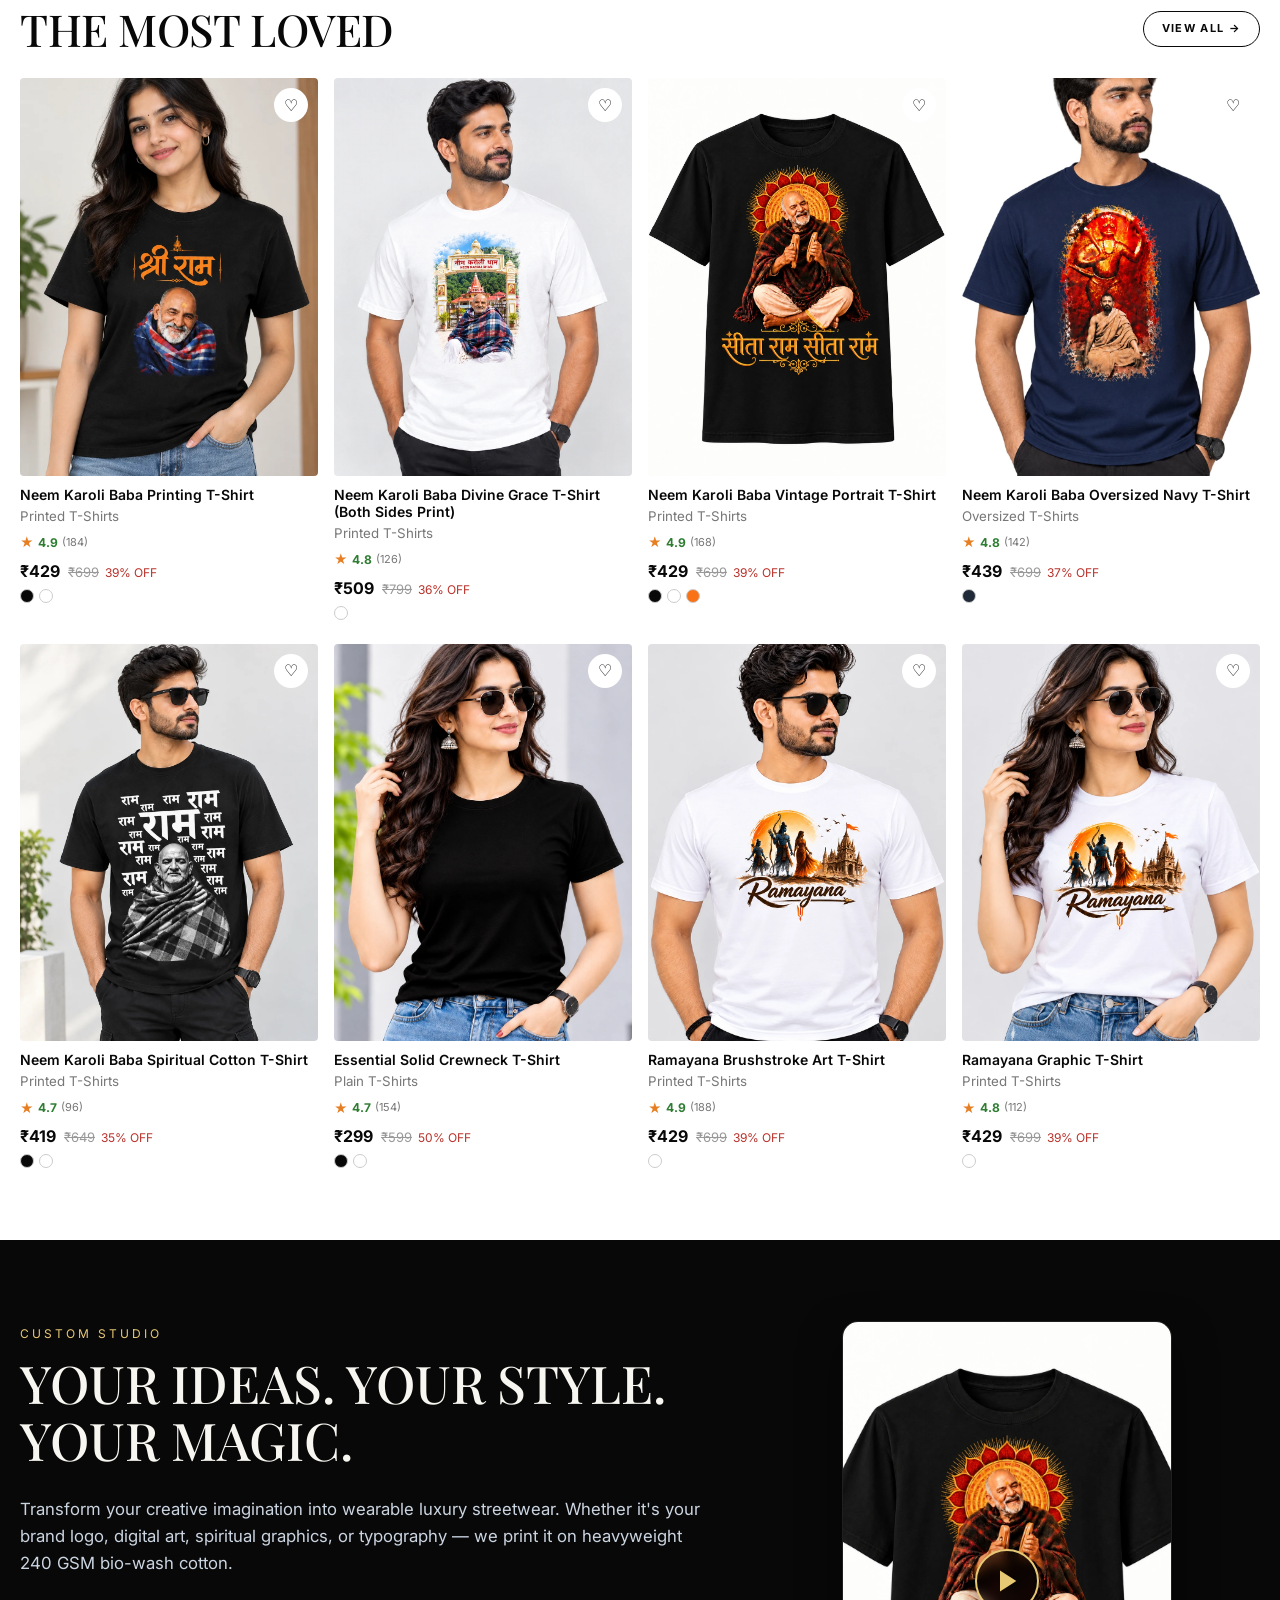
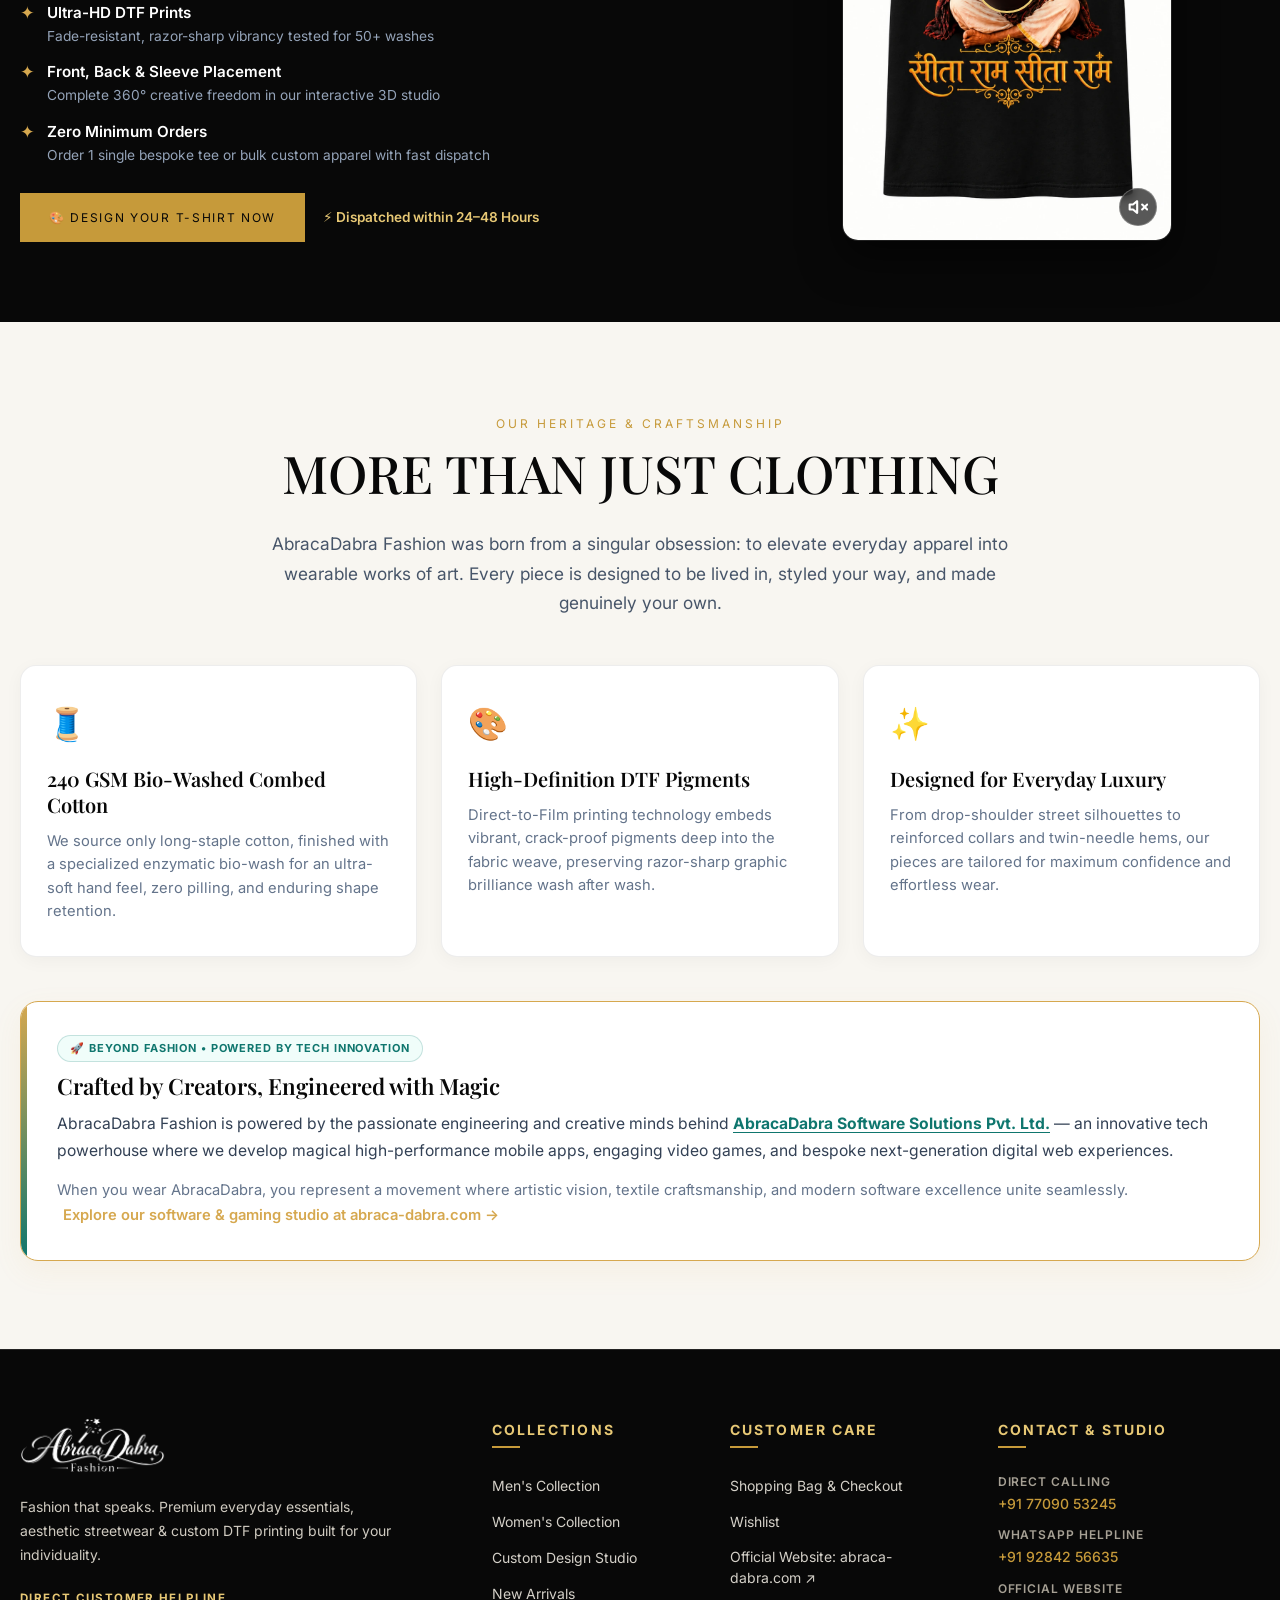
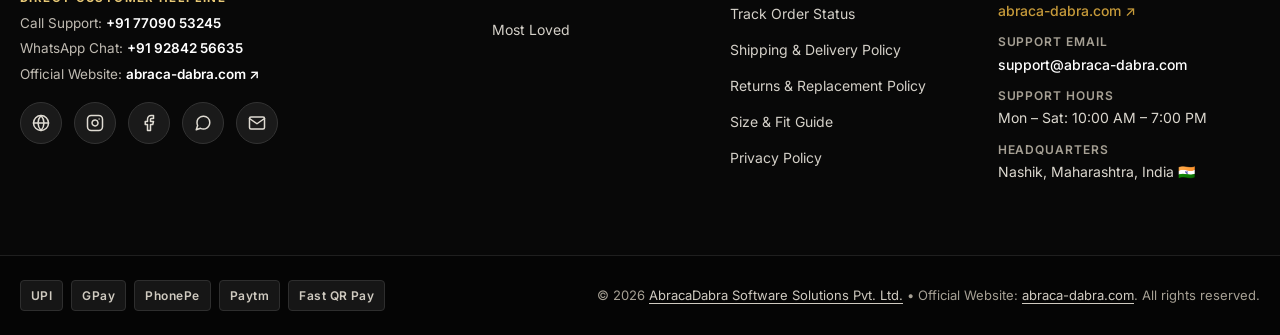
==== commit 531ee95f: "Convert ramayanbanner to webp and use in Explore collection carousel on home page" ====
--- a/index.html
+++ b/index.html
@@ -11,7 +11,7 @@
 <link rel="apple-touch-icon" href="assets/favicon.png">
 <link rel="preconnect" href="https://fonts.googleapis.com"><link rel="preconnect" href="https://fonts.gstatic.com" crossorigin><link href="https://fonts.googleapis.com/css2?family=Inter:wght@400;600&family=Playfair+Display:wght@500;700&display=swap" rel="stylesheet"><link rel="stylesheet" href="css/style.css"></head><body data-p="home">
 <main><section class="hero"><div class="wrap hero-wrap"><div class="hero-content"><h1>STYLE THAT SPEAKS.<br><span class="hero-gold-text">WEAR YOUR MAGIC.</span></h1><p class="hero-desc">Discover ultra-soft 240 GSM combed cotton tees, aesthetic streetwear & custom DTF prints engineered for everyday luxury.</p><div class="hero-chips"><span class="hero-chip"><svg width="13" height="13" viewBox="0 0 24 24" fill="none" stroke="currentColor" stroke-width="2.5"><polyline points="20 6 9 17 4 12"/></svg> 100% Bio-Wash Cotton</span><span class="hero-chip"><svg width="13" height="13" viewBox="0 0 24 24" fill="none" stroke="currentColor" stroke-width="2.5"><polyline points="20 6 9 17 4 12"/></svg> Starting at ₹399</span><span class="hero-chip"><svg width="13" height="13" viewBox="0 0 24 24" fill="none" stroke="currentColor" stroke-width="2.5"><polyline points="20 6 9 17 4 12"/></svg> Free Express Delivery</span></div><div class="hero-btns"><a class="btn hero-btn-main" href="shop.html">EXPLORE COLLECTION →</a> <a class="btn ghost hero-btn-studio" href="studio.html">🎨 CREATE YOUR DESIGN</a></div><div class="hero-social-proof"><div class="hero-avatars"><span class="av av1"></span><span class="av av2"></span><span class="av av3"></span><span class="av av4">★</span></div><div class="hero-proof-text"><div class="hero-stars">★★★★★ <strong>4.9 / 5</strong></div><span>Trusted by 25,000+ style creators across India</span></div></div></div><div class="hero-art-container"><div class="hero-art"><img class="hero-img" src="assets/hero-model-front.webp" alt="AbracaDabra White Graphic Printed Cotton T-Shirt" width="800" height="1000"><div class="hero-tag-pill">🔥 BESTSELLER</div><div class="hero-product-pill"><strong>Graphic Printed Cotton Tee</strong><span>100% Bio-Wash &bull; ₹649</span></div></div></div></div><div class="hero-perks-bar"><div class="wrap hero-perks-wrap"><div class="perk-item"><span class="perk-icon">⚡</span><div><strong>Free Delivery</strong><p>On all orders above ₹499</p></div></div><div class="perk-item"><span class="perk-icon">💎</span><div><strong>240 GSM Bio-Wash</strong><p>Heavyweight luxury cotton</p></div></div><div class="perk-item"><span class="perk-icon">🎨</span><div><strong>DTF Custom Print</strong><p>High-definition vibrant ink</p></div></div></div></div></section>
-<section class="sec iv explore-collection-sec" id="explore-sec"><div class="wrap"><div class="explore-header-row"><div><span class="eyebrow">Categories</span><h2>EXPLORE THE COLLECTION</h2></div><div class="explore-nav-btns"><button type="button" class="explore-nav-btn prev" id="explore-prev" aria-label="Previous Collection"><svg width="20" height="20" viewBox="0 0 24 24" fill="none" stroke="currentColor" stroke-width="2.5" stroke-linecap="round" stroke-linejoin="round"><polyline points="15 18 9 12 15 6"></polyline></svg></button><button type="button" class="explore-nav-btn next" id="explore-next" aria-label="Next Collection"><svg width="20" height="20" viewBox="0 0 24 24" fill="none" stroke="currentColor" stroke-width="2.5" stroke-linecap="round" stroke-linejoin="round"><polyline points="9 18 15 12 9 6"></polyline></svg></button></div></div><div class="explore-carousel-wrapper"><div class="explore-carousel-track" id="explore-carousel-track"><a href="shop.html?c=men" class="explore-carousel-card" aria-label="Neem Karoli Baba T-Shirt Collection"><div class="explore-card-media"><img src="assets/thsirtbannner.webp" alt="Neem Karoli Baba T-Shirt Collection" loading="lazy"></div></a><a href="shop.html" class="explore-carousel-card" aria-label="Chhatrapati Shivaji Maharaj Heritage Tees"><div class="explore-card-media"><img src="assets/tshirts/shivaji-tshirt-001/shivaji-b-tshirt-001-1.webp" alt="Chhatrapati Shivaji Maharaj Heritage Tees" loading="lazy"></div></a><a href="shop.html?c=hoodies" class="explore-carousel-card" aria-label="Premium Fleece Hoodies"><div class="explore-card-media"><img src="assets/hoodiebanner.webp" alt="Premium Fleece Hoodies" loading="lazy"></div></a><a href="shop.html?c=kurtis" class="explore-carousel-card" aria-label="Women Short Kurtis"><div class="explore-card-media"><img src="assets/kurtibanner.webp" alt="Women Short Kurtis" loading="lazy"></div></a></div></div></div></section>
+<section class="sec iv explore-collection-sec" id="explore-sec"><div class="wrap"><div class="explore-header-row"><div><span class="eyebrow">Categories</span><h2>EXPLORE THE COLLECTION</h2></div><div class="explore-nav-btns"><button type="button" class="explore-nav-btn prev" id="explore-prev" aria-label="Previous Collection"><svg width="20" height="20" viewBox="0 0 24 24" fill="none" stroke="currentColor" stroke-width="2.5" stroke-linecap="round" stroke-linejoin="round"><polyline points="15 18 9 12 15 6"></polyline></svg></button><button type="button" class="explore-nav-btn next" id="explore-next" aria-label="Next Collection"><svg width="20" height="20" viewBox="0 0 24 24" fill="none" stroke="currentColor" stroke-width="2.5" stroke-linecap="round" stroke-linejoin="round"><polyline points="9 18 15 12 9 6"></polyline></svg></button></div></div><div class="explore-carousel-wrapper"><div class="explore-carousel-track" id="explore-carousel-track"><a href="shop.html?c=men" class="explore-carousel-card" aria-label="Neem Karoli Baba T-Shirt Collection"><div class="explore-card-media"><img src="assets/thsirtbannner.webp" alt="Neem Karoli Baba T-Shirt Collection" loading="lazy"></div></a><a href="shop.html" class="explore-carousel-card" aria-label="Ramayana Heritage T-Shirt Collection"><div class="explore-card-media"><img src="assets/ramayanbanner.webp" alt="Ramayana Heritage T-Shirt Collection" loading="lazy"></div></a><a href="shop.html?c=hoodies" class="explore-carousel-card" aria-label="Premium Fleece Hoodies"><div class="explore-card-media"><img src="assets/hoodiebanner.webp" alt="Premium Fleece Hoodies" loading="lazy"></div></a><a href="shop.html?c=kurtis" class="explore-carousel-card" aria-label="Women Short Kurtis"><div class="explore-card-media"><img src="assets/kurtibanner.webp" alt="Women Short Kurtis" loading="lazy"></div></a></div></div></div></section>
 <section class="sec best-sellers-sec" id="best-sellers-sec"><div class="wrap"><div class="bestsellers-header-wrap"><span class="eyebrow">Best sellers</span><div class="bestsellers-title-row"><h2>THE MOST LOVED</h2><a href="shop.html" class="btn-view-all">VIEW ALL →</a></div></div><div class="grid" id="best"></div></div></section>
 <section class="sec dark studio-promo-sec"><div class="wrap studio-promo"><div class="studio-promo-text"><span class="eyebrow" style="color:var(--lg);">Custom Studio</span><h2>YOUR IDEAS. YOUR STYLE. YOUR MAGIC.</h2><p class="studio-promo-lead">Transform your creative imagination into wearable luxury streetwear. Whether it's your brand logo, digital art, spiritual graphics, or typography — we print it on heavyweight 240 GSM bio-wash cotton.</p><div class="studio-perks-grid"><div class="studio-perk-item"><span class="studio-perk-icon">✦</span><div><strong>Ultra-HD DTF Prints</strong><p>Fade-resistant, razor-sharp vibrancy tested for 50+ washes</p></div></div><div class="studio-perk-item"><span class="studio-perk-icon">✦</span><div><strong>Front, Back & Sleeve Placement</strong><p>Complete 360° creative freedom in our interactive 3D studio</p></div></div><div class="studio-perk-item"><span class="studio-perk-icon">✦</span><div><strong>Zero Minimum Orders</strong><p>Order 1 single bespoke tee or bulk custom apparel with fast dispatch</p></div></div></div><div class="studio-cta-row"><a class="btn gold" href="studio.html">🎨 DESIGN YOUR T-SHIRT NOW</a><span class="studio-dispatch-badge">⚡ Dispatched within 24–48 Hours</span></div></div><div class="promo-video-wrap"><div class="promo-video-player" id="promo-video-player"><video id="promo-video" class="promo-video" src="assets/Flipkart-ads.mp4" playsinline loop poster="assets/tshirts/nkb-tshirt-003/nkb-b-tshirt-003-5.webp" preload="metadata"></video><button type="button" class="video-center-play-btn" id="promo-play-btn" aria-label="Play or Pause Video"><svg class="play-icon" width="28" height="28" viewBox="0 0 24 24" fill="currentColor"><polygon points="6 3 20 12 6 21 6 3"/></svg><svg class="pause-icon" width="28" height="28" viewBox="0 0 24 24" fill="currentColor"><rect x="6" y="4" width="4" height="16"/><rect x="14" y="4" width="4" height="16"/></svg></button><button type="button" class="video-sound-btn is-muted" id="promo-sound-btn" aria-label="Toggle Sound"><svg class="sound-mute-icon" width="20" height="20" viewBox="0 0 24 24" fill="none" stroke="currentColor" stroke-width="2.5" stroke-linecap="round" stroke-linejoin="round"><path d="M11 5L6 9H2v6h4l5 4V5z"/><line x1="23" y1="9" x2="17" y2="15"/><line x1="17" y1="9" x2="23" y2="15"/></svg><svg class="sound-unmute-icon" width="20" height="20" viewBox="0 0 24 24" fill="none" stroke="currentColor" stroke-width="2.5" stroke-linecap="round" stroke-linejoin="round"><polygon points="11 5 6 9 2 9 2 15 6 15 11 19 11 5"/><path d="M19.07 4.93a10 10 0 0 1 0 14.14M15.54 8.46a5 5 0 0 1 0 7.07"/></svg></button></div></div></div></section>
 <section class="sec iv story-section"><div class="wrap story-wrap"><div class="story-header text-center"><span class="eyebrow">Our Heritage & Craftsmanship</span><h2>MORE THAN JUST CLOTHING</h2><p class="story-lead">AbracaDabra Fashion was born from a singular obsession: to elevate everyday apparel into wearable works of art. Every piece is designed to be lived in, styled your way, and made genuinely your own.</p></div><div class="story-grid"><div class="story-card"><div class="story-icon">🧵</div><h3>240 GSM Bio-Washed Combed Cotton</h3><p>We source only long-staple cotton, finished with a specialized enzymatic bio-wash for an ultra-soft hand feel, zero pilling, and enduring shape retention.</p></div><div class="story-card"><div class="story-icon">🎨</div><h3>High-Definition DTF Pigments</h3><p>Direct-to-Film printing technology embeds vibrant, crack-proof pigments deep into the fabric weave, preserving razor-sharp graphic brilliance wash after wash.</p></div><div class="story-card"><div class="story-icon">✨</div><h3>Designed for Everyday Luxury</h3><p>From drop-shoulder street silhouettes to reinforced collars and twin-needle hems, our pieces are tailored for maximum confidence and effortless wear.</p></div></div><div class="story-tech-card"><div class="tech-badge">🚀 BEYOND FASHION • POWERED BY TECH INNOVATION</div><div class="tech-card-body"><h3>Crafted by Creators, Engineered with Magic</h3><p>AbracaDabra Fashion is powered by the passionate engineering and creative minds behind <a href="https://abraca-dabra.com/" target="_blank" rel="noopener noreferrer" class="tech-brand-link"><strong>AbracaDabra Software Solutions Pvt. Ltd.</strong></a> — an innovative tech powerhouse where we develop magical high-performance mobile apps, engaging video games, and bespoke next-generation digital web experiences.</p><p class="tech-card-sub">When you wear AbracaDabra, you represent a movement where artistic vision, textile craftsmanship, and modern software excellence unite seamlessly. <a href="https://abraca-dabra.com/" target="_blank" rel="noopener noreferrer" class="tech-visit-link">Explore our software & gaming studio at abraca-dabra.com →</a></p></div></div></div></section></main>
